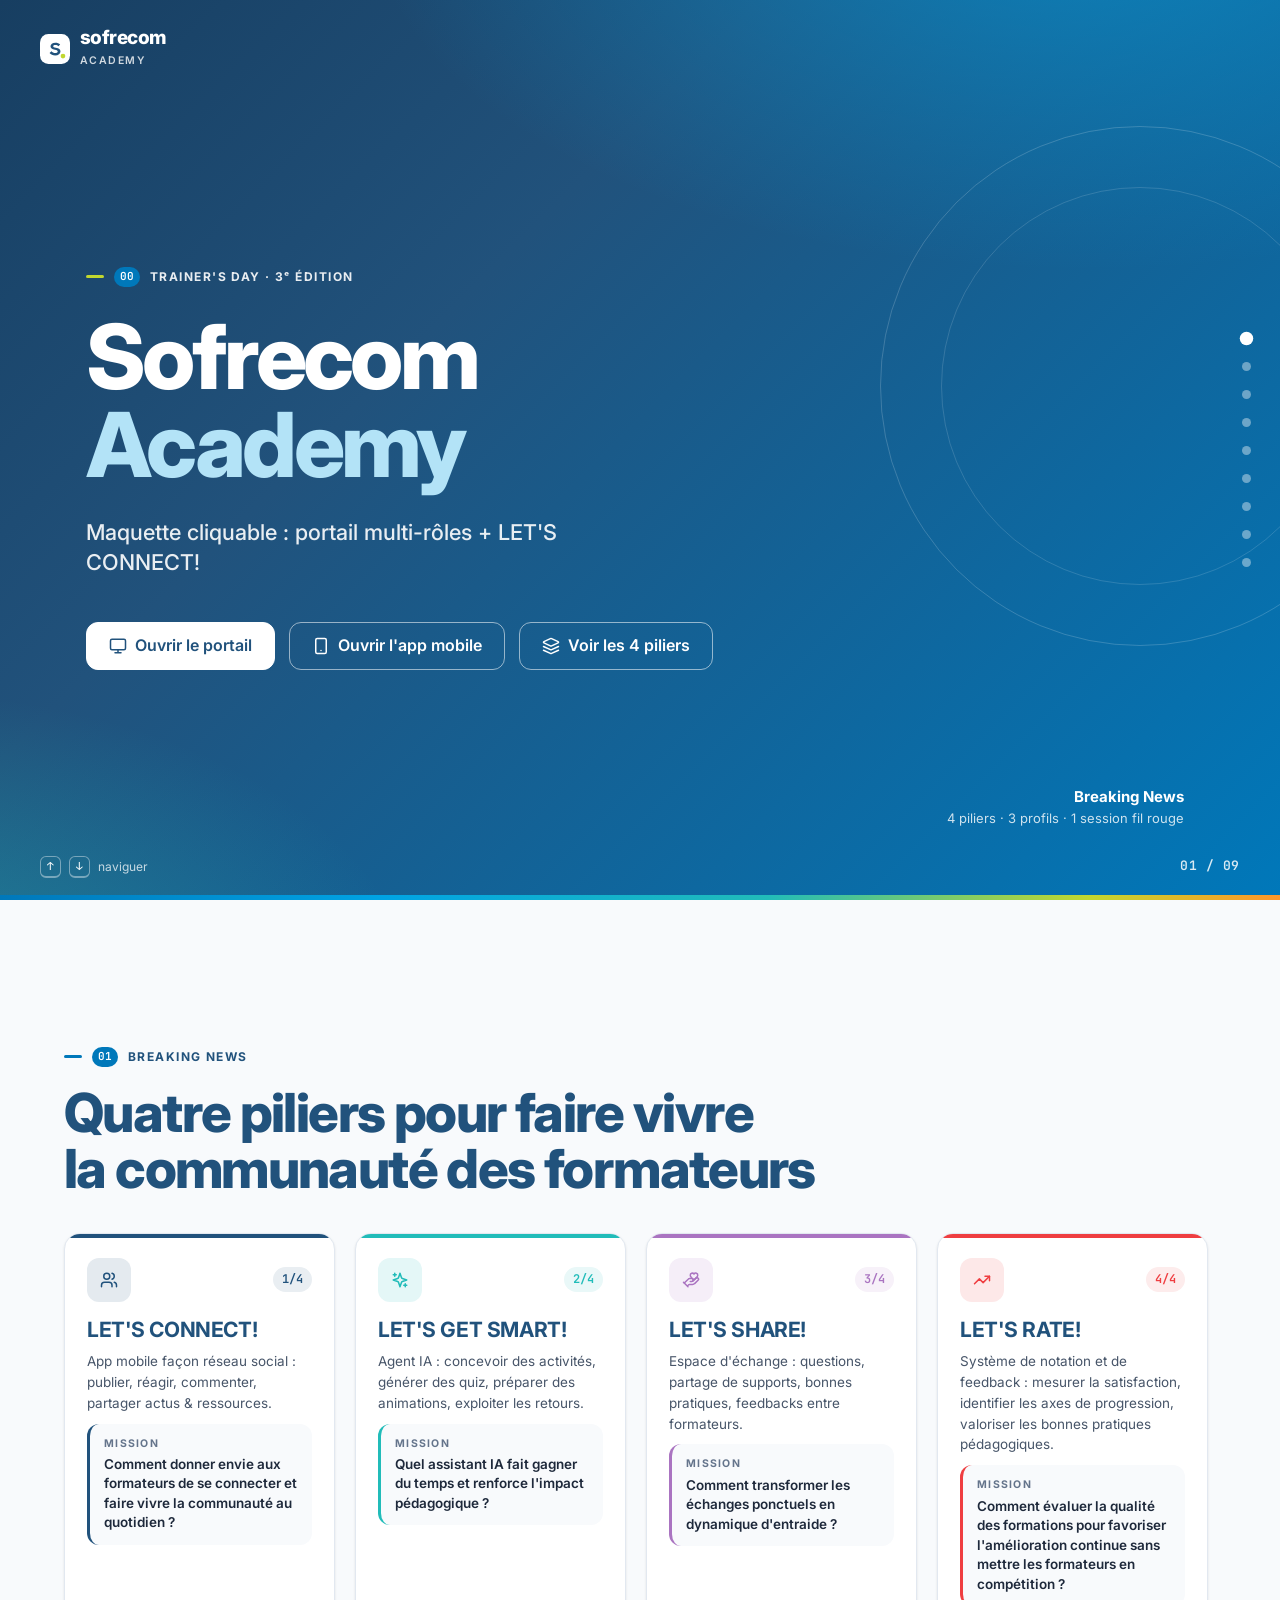
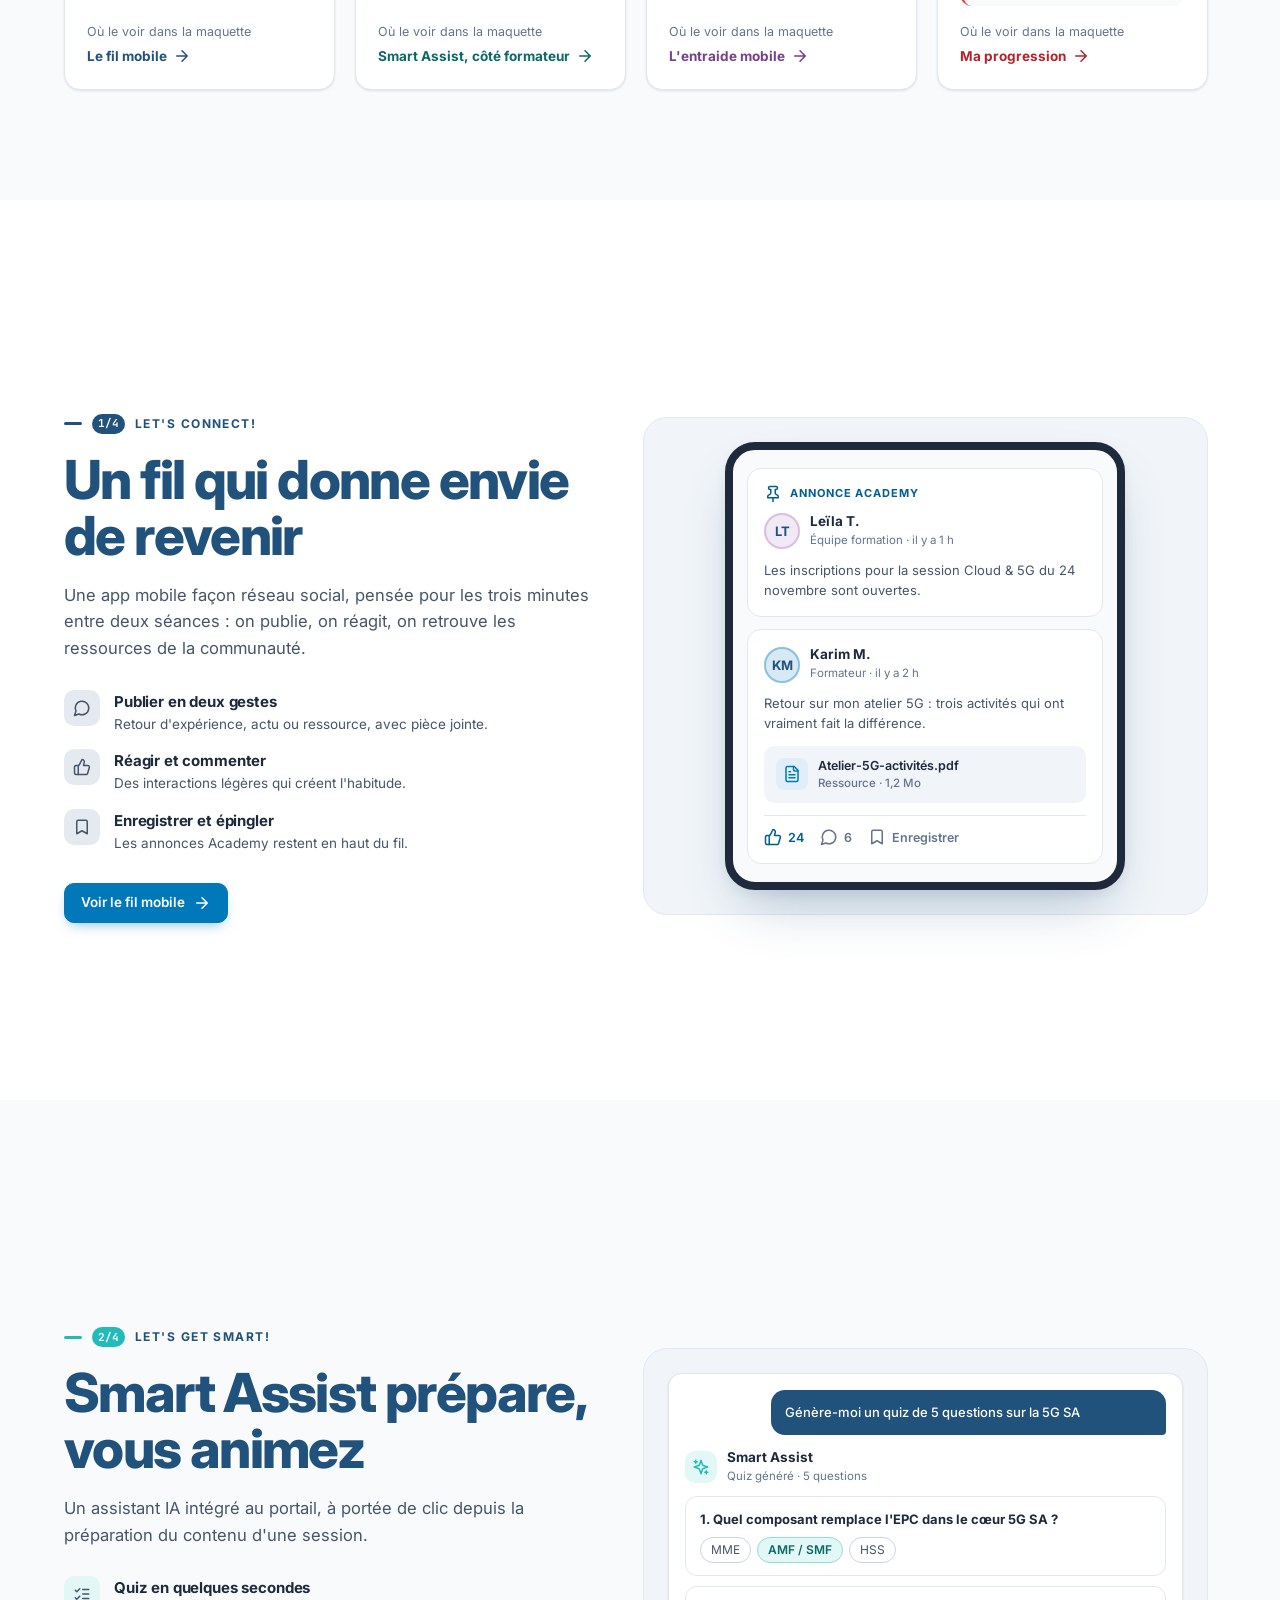
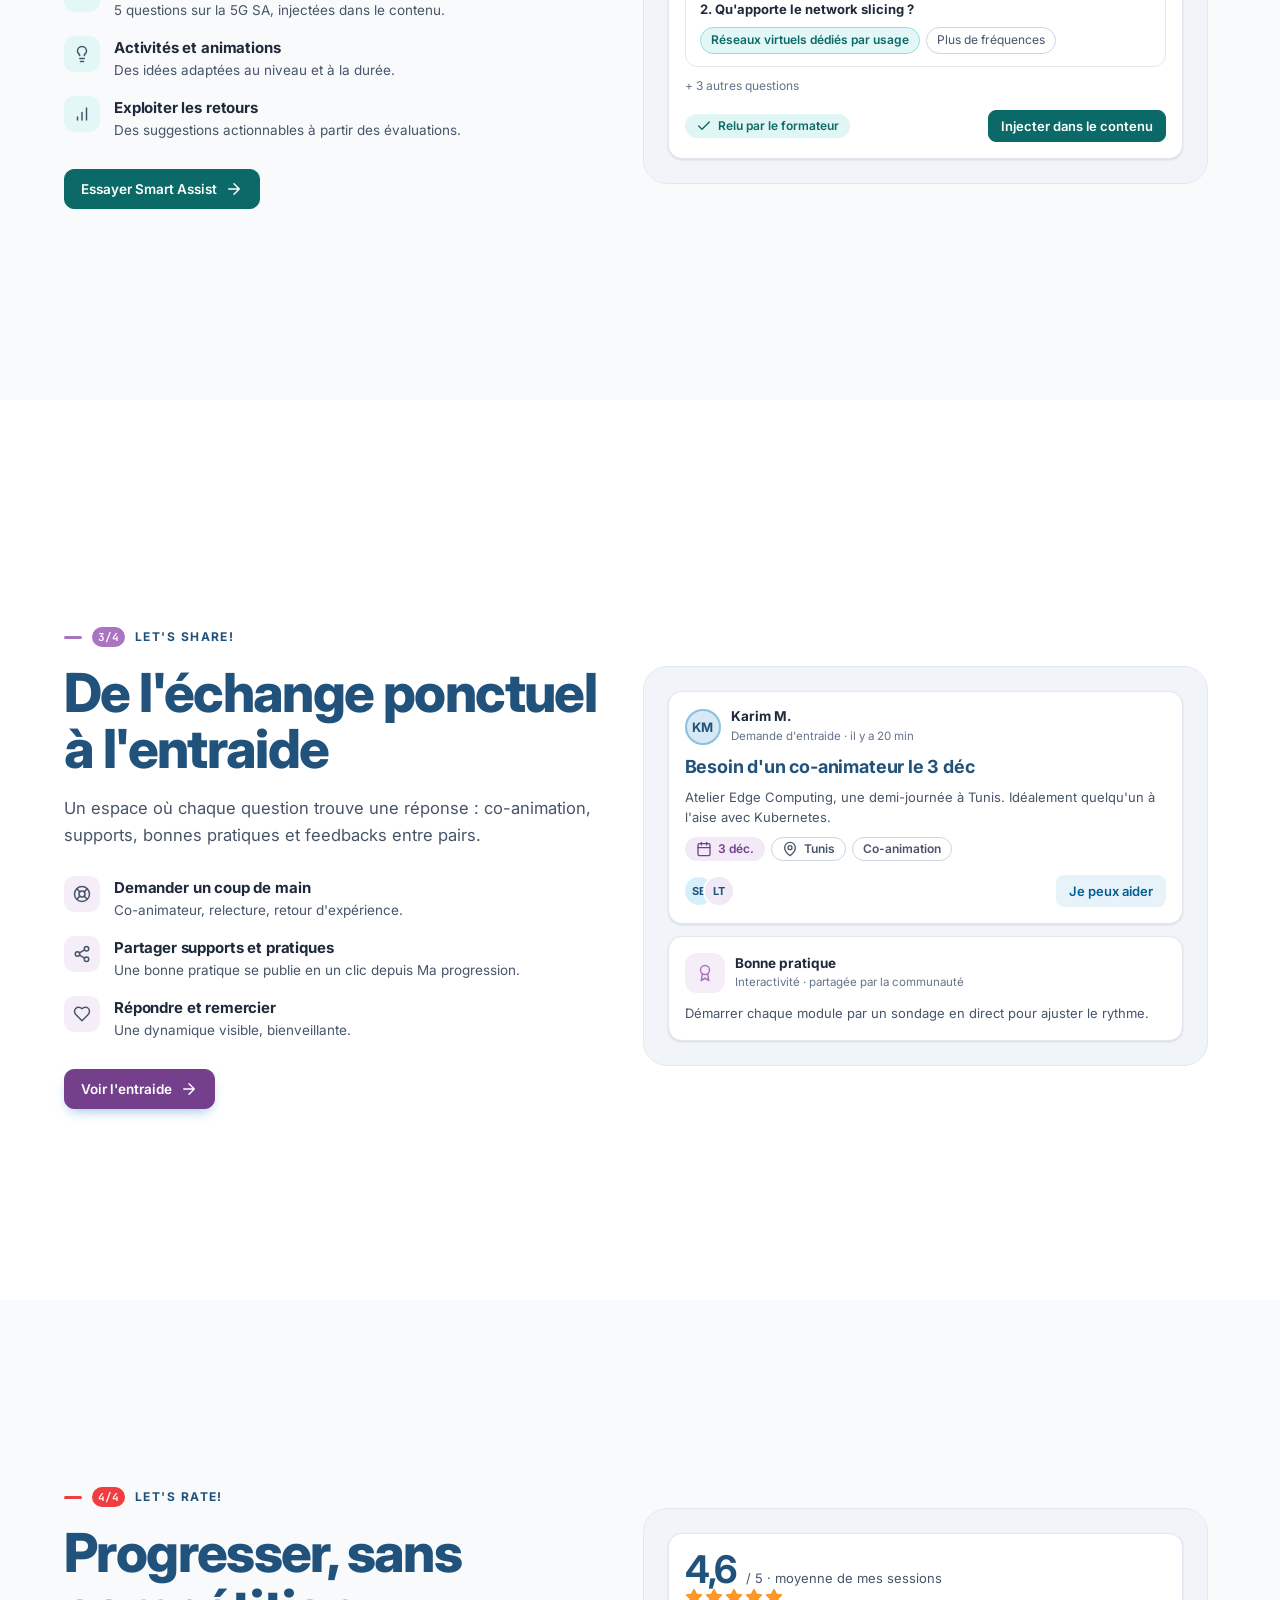
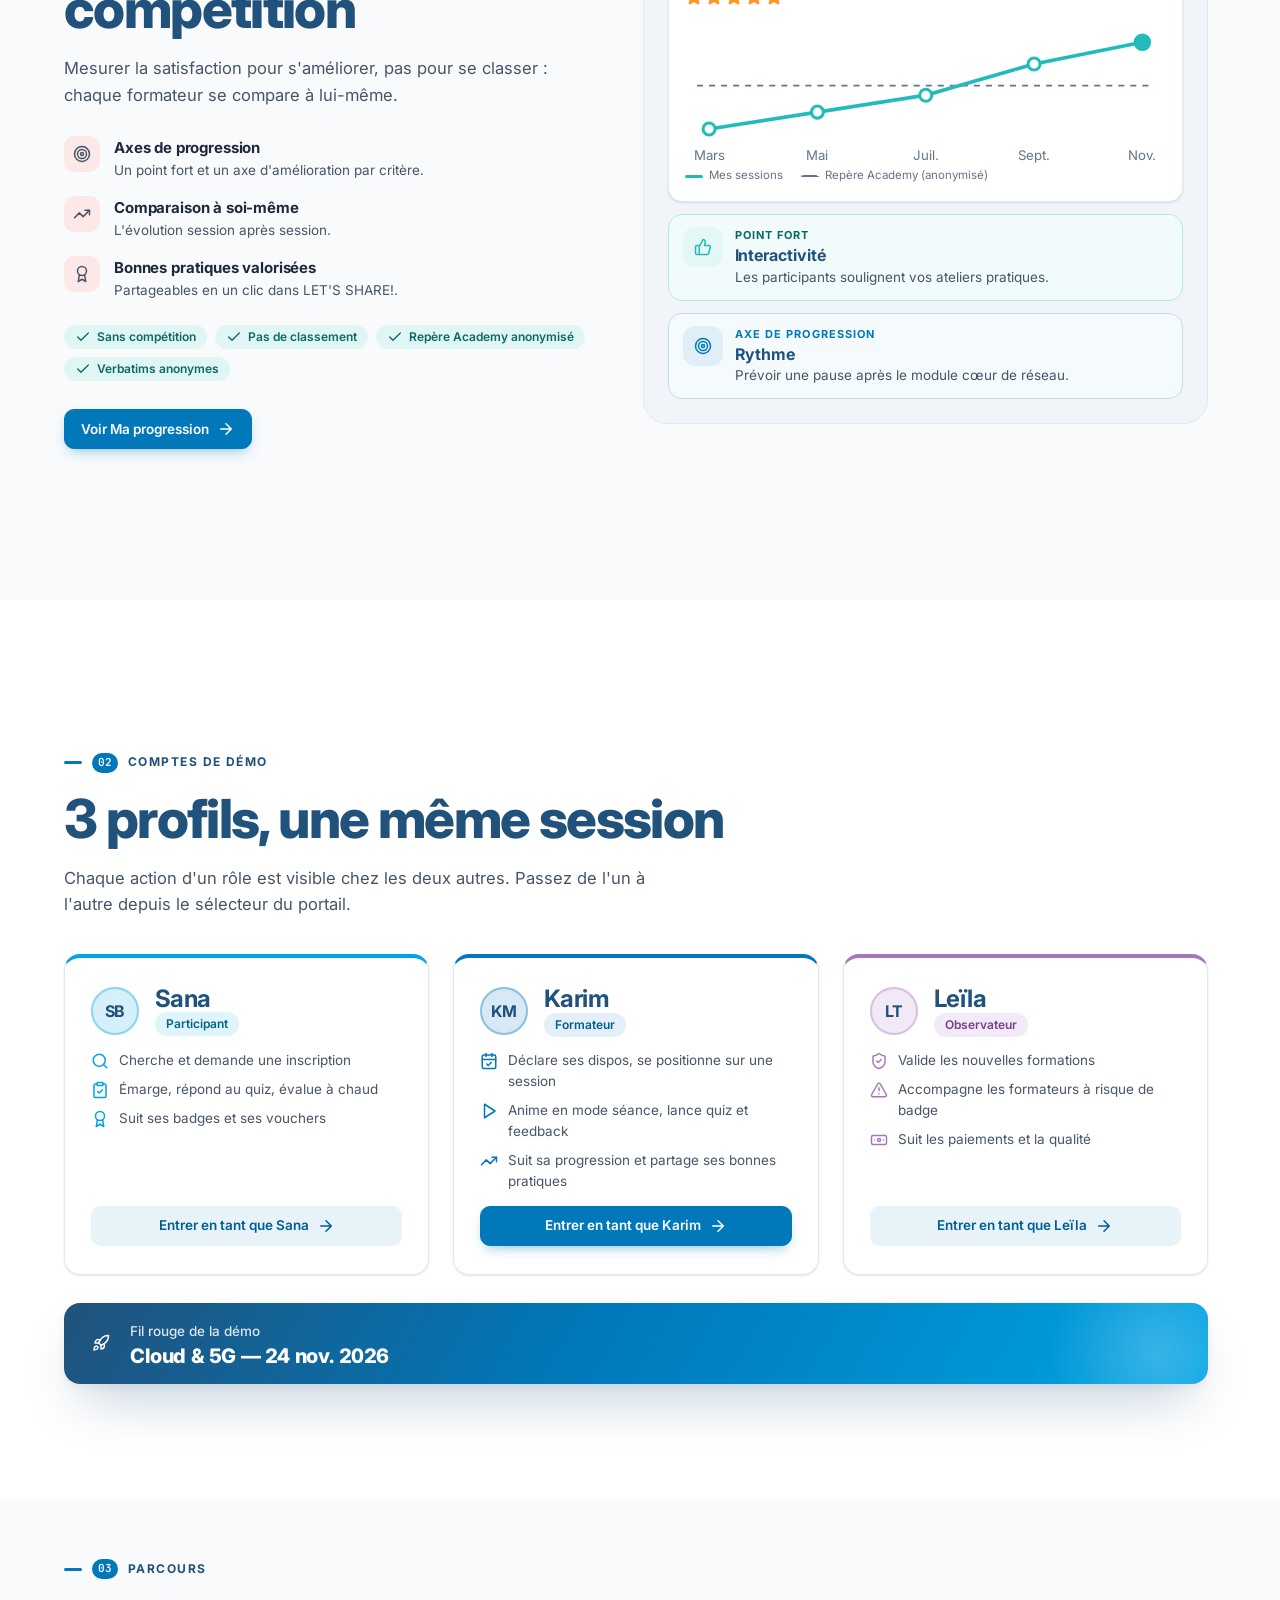
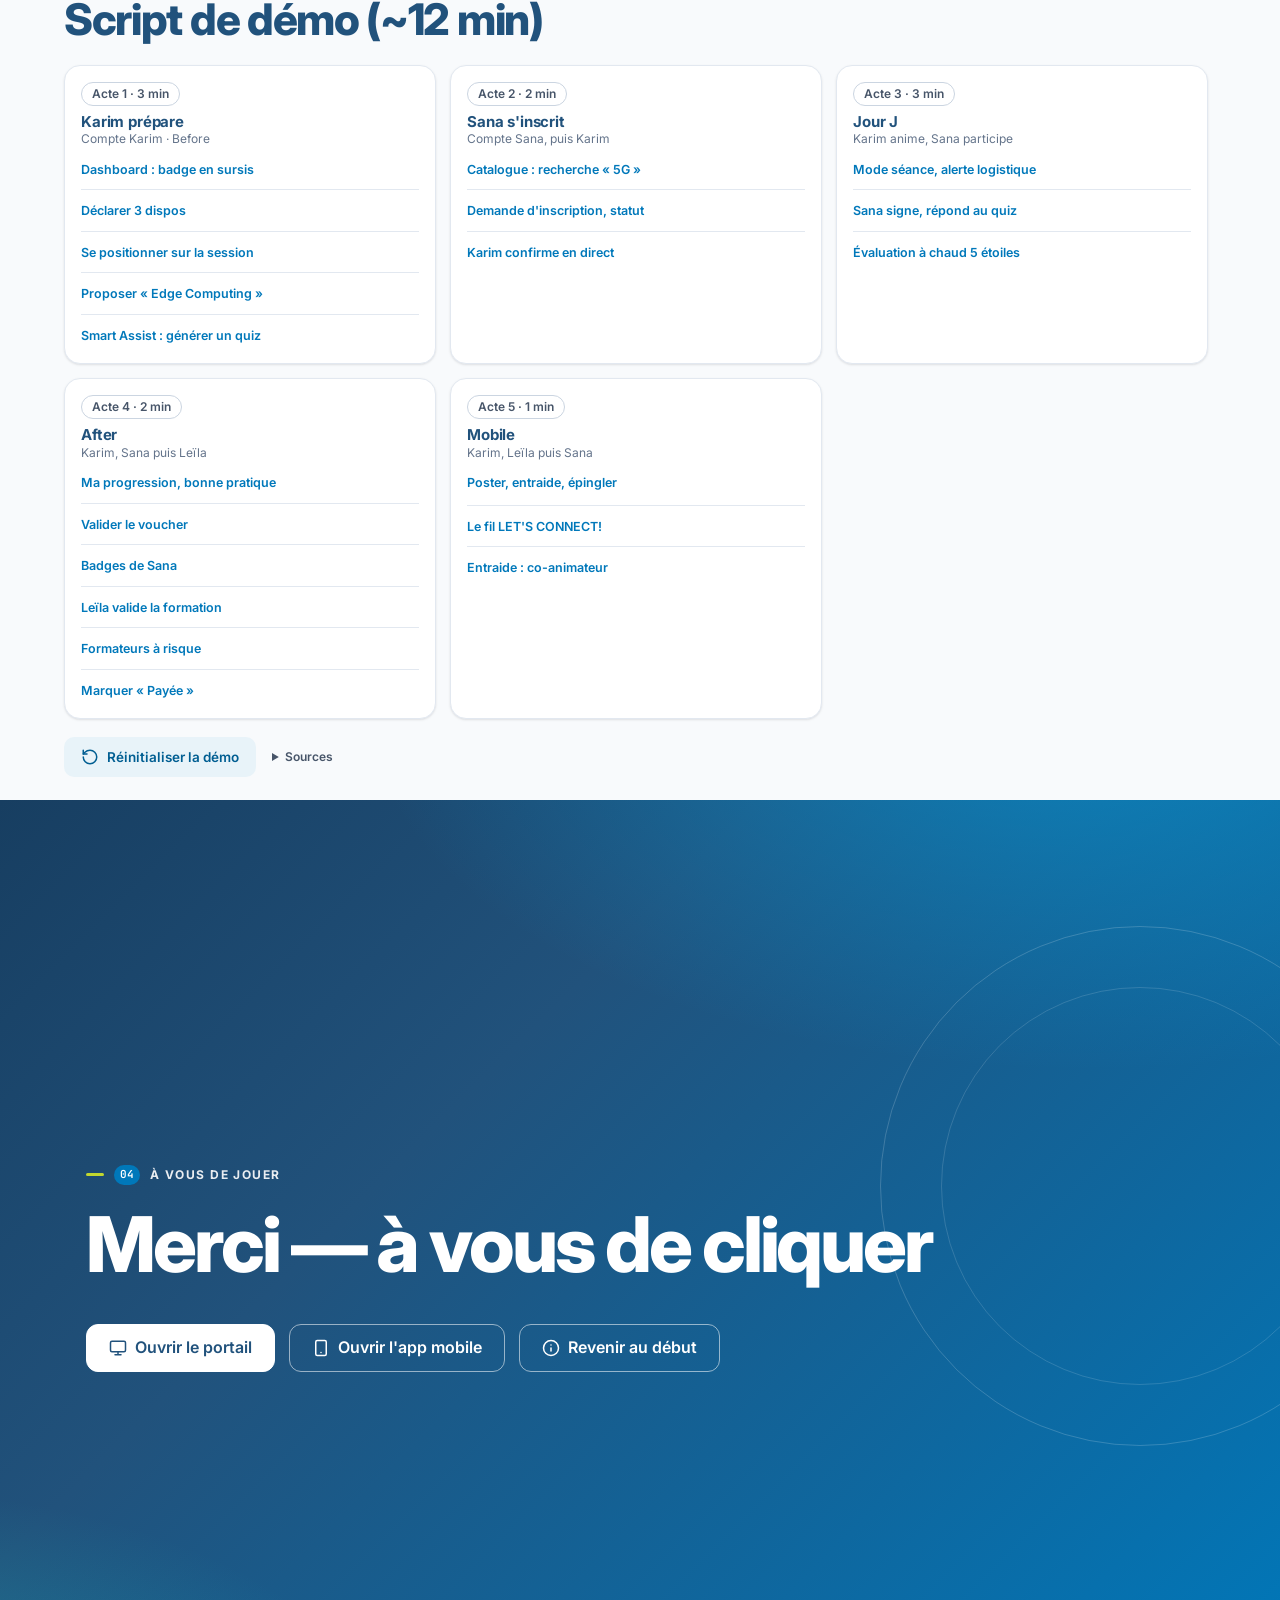
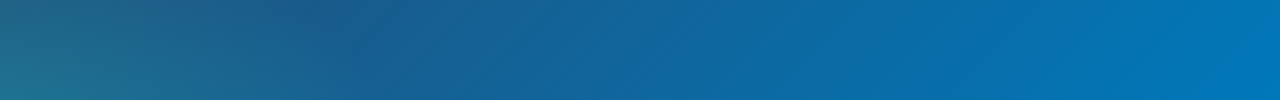
==== sofrecom-academy/index.html @ e4f6b8fd "Sofrecom Academy maquette: WIP hub and catalogue screens Co-Authored-By: Claude Opus 5.5 <noreply@an" ====
<!doctype html>
<html lang="fr">
<head>
  <meta charset="utf-8">
  <meta name="viewport" content="width=device-width, initial-scale=1">
  <title>Sofrecom Academy · Hub de démo</title>
  <meta name="description" content="Hub de la maquette Sofrecom Academy — Trainer's Day 3e édition : les 4 piliers, les 3 profils et le script de démo.">
  <link rel="preconnect" href="https://fonts.googleapis.com">
  <link rel="preconnect" href="https://fonts.gstatic.com" crossorigin>
  <link href="https://fonts.googleapis.com/css2?family=Inter:wght@400;500;600;700;800&family=JetBrains+Mono:wght@500;600&display=swap" rel="stylesheet">
  <link rel="stylesheet" href="css/sofrecom.css">
  <link rel="stylesheet" href="css/maquette.css">
  <style>
/* =====================================================================
   Extensions maquette — hub (présentation plein écran, slides verticales)
   ===================================================================== */
html { scroll-behavior: smooth; }
body { background: var(--bg-0); }

/* --- Chrome fixe --- */
.hub-logo { position: fixed; top: 28px; left: 40px; z-index: 70; }
.hub-count { position: fixed; right: 40px; bottom: 24px; z-index: 70; font-family: var(--mono); font-size: 13px; font-weight: 600; color: var(--ink-dim); letter-spacing: .04em; font-variant-numeric: tabular-nums; }
.hub-count b { color: var(--blue-d); font-weight: 600; }
.hub-dots { position: fixed; right: 22px; top: 50%; transform: translateY(-50%); z-index: 70; display: flex; flex-direction: column; gap: 4px; }
.hub-dots button { width: 24px; height: 24px; border: 0; background: transparent; cursor: pointer; display: grid; place-items: center; padding: 0; }
.hub-dots button::before { content: ""; width: 9px; height: 9px; border-radius: 50%; background: var(--line-2); transition: transform var(--t) var(--ease), background var(--t) var(--ease); }
.hub-dots button:hover::before { background: var(--ink-dim); }
.hub-dots button[aria-current="true"]::before { background: var(--blue); transform: scale(1.5); }
body.on-dark .hub-dots button::before { background: rgba(255,255,255,.4); }
body.on-dark .hub-dots button[aria-current="true"]::before { background: #fff; }
body.on-dark .hub-count, body.on-dark .hub-count b { color: rgba(255,255,255,.85); }
.hub-hint { position: fixed; left: 40px; bottom: 22px; z-index: 70; font-size: 12px; color: var(--ink-dim); display: flex; align-items: center; gap: 8px; }
.hub-hint kbd { font-family: var(--mono); font-size: 11px; border: 1px solid var(--line-2); border-bottom-width: 2px; border-radius: 6px; padding: 1px 6px; background: var(--bg-0); color: var(--ink-soft); }
body.on-dark .hub-hint { color: rgba(255,255,255,.75); }
body.on-dark .hub-hint kbd { background: transparent; border-color: rgba(255,255,255,.4); color: #fff; }

/* --- Slides --- */
.slide { position: relative; min-height: 100vh; min-height: 100dvh; display: flex; flex-direction: column; justify-content: center; padding: 104px 96px 72px 96px; overflow: hidden; }
.slide.alt { background: var(--bg-1); }
.slide.cover { background: var(--grad-cover); color: #fff; }
.slide .wrap { width: 100%; max-width: 1280px; margin: 0 auto; }
.slide .reveal { animation-play-state: paused; }
.slide.in .reveal { animation-play-state: running; }
@media (min-width: 900px) and (min-height: 640px) {
  html { scroll-snap-type: y proximity; }
  .slide { scroll-snap-align: start; scroll-snap-stop: always; height: 100vh; height: 100dvh; min-height: 0; }
}

.slide h2.big { font-size: clamp(32px, 4.2vw, 56px); letter-spacing: -.03em; line-height: 1.04; font-weight: 800; margin-top: 18px; }
.slide .lead { font-size: clamp(15px, 1.3vw, 19px); color: var(--ink-soft); max-width: 60ch; margin-top: 18px; line-height: 1.6; }

/* --- Cover --- */
.cover .wrap { max-width: 1100px; }
.cover .eyebrow { color: rgba(255,255,255,.9); }
.cover .eyebrow::before { background: var(--green); }
.cover h1 { color: #fff; font-size: clamp(44px, 7vw, 104px); line-height: .98; letter-spacing: -.04em; font-weight: 800; margin-top: 26px; }
.cover h1 span { display: block; color: color-mix(in srgb, var(--cyan) 30%, white); }
.cover .sub { margin-top: 28px; font-size: clamp(16px, 1.7vw, 24px); color: rgba(255,255,255,.9); max-width: 36ch; line-height: 1.4; font-weight: 500; }
.cover .cta { display: flex; flex-wrap: wrap; gap: 14px; margin-top: 44px; }
.cover .btn-ghost-w { background: transparent; border: 1.5px solid rgba(255,255,255,.55); color: #fff; }
.cover .btn-ghost-w:hover { background: rgba(255,255,255,.12); text-decoration: none; }
.cover .meta { position: absolute; right: 96px; bottom: 72px; text-align: right; font-size: 13px; color: rgba(255,255,255,.8); }
.cover .meta strong { display: block; font-size: 15px; color: #fff; }
.cover .deco { position: absolute; right: -120px; top: 14%; width: 520px; height: 520px; border-radius: 50%; border: 1px solid rgba(255,255,255,.18); pointer-events: none; }
.cover .deco::after { content: ""; position: absolute; inset: 60px; border-radius: 50%; border: 1px solid rgba(255,255,255,.14); }

/* --- Slide 2 : 4 piliers --- */
.pillars { display: grid; grid-template-columns: repeat(4, minmax(0, 1fr)); gap: 20px; margin-top: 36px; }
.pillars .value-card { display: flex; flex-direction: column; gap: 10px; padding: 24px 22px 22px; }
.pillars .vc-top { display: flex; align-items: center; justify-content: space-between; }
.pillars .vc-top .vc-icon { margin: 0; }
.pillars .frac { font-family: var(--mono); font-size: 12px; font-weight: 600; color: var(--accent); background: color-mix(in srgb, var(--accent) 10%, white); border-radius: var(--r-pill); padding: 3px 9px; }
.pillars h3 { font-size: 21px; letter-spacing: -.02em; margin-top: 6px; }
.pillars .feat { font-size: 13.5px; color: var(--ink-soft); }
.pillars .mission { font-size: 13.5px; font-weight: 600; color: var(--ink); line-height: 1.45; padding: 12px 14px; border-radius: 12px; background: var(--bg-1); border-left: 3px solid var(--accent); }
.pillars .mission small { display: block; font-size: 10.5px; letter-spacing: .12em; text-transform: uppercase; color: var(--ink-dim); margin-bottom: 4px; font-weight: 700; }
.pillars .where { margin-top: auto; padding-top: 6px; font-size: 12.5px; color: var(--ink-dim); }
.pillars .where a { display: inline-flex; align-items: center; gap: 6px; font-weight: 700; margin-top: 4px; color: var(--accent-ink, var(--blue-ink)); font-size: 13.5px; }

/* --- Slides pilier --- */
.split { display: grid; grid-template-columns: minmax(0, 1fr) minmax(0, 1.05fr); gap: 72px; align-items: center; }
.pitch .kicker { font-family: var(--mono); font-size: 12px; font-weight: 600; color: var(--accent); }
.benefits { list-style: none; margin: 28px 0 0; padding: 0; display: grid; gap: 14px; }
.benefits li { display: flex; gap: 14px; align-items: flex-start; }
.benefits .icon-chip { width: 36px; height: 36px; border-radius: 10px; }
.benefits strong { display: block; color: var(--ink); font-size: 15px; letter-spacing: -.01em; }
.benefits span { font-size: 13.5px; color: var(--ink-soft); }
.principles { display: flex; flex-wrap: wrap; gap: 8px; margin-top: 24px; }
.pitch .btn { margin-top: 28px; }
.pitch .mission-q { margin-top: 22px; font-size: 13.5px; color: var(--ink-dim); font-style: italic; max-width: 56ch; }

/* --- Mini-maquettes --- */
.mk { font-size: 13px; color: var(--ink); }
.mk .mk-head { display: flex; align-items: center; gap: 10px; }
.mk .who strong { display: block; font-size: 13.5px; line-height: 1.2; }
.mk .who span { font-size: 11.5px; color: var(--ink-dim); }
.mk-card { background: var(--bg-0); border: 1px solid var(--line); border-radius: 14px; padding: 16px; box-shadow: var(--shadow-1); }
.mk-card + .mk-card { margin-top: 12px; }
.mk p.txt { margin-top: 10px; line-height: 1.55; color: var(--ink-soft); }
.mk .attach { display: flex; align-items: center; gap: 10px; margin-top: 12px; padding: 10px 12px; border-radius: 10px; background: var(--bg-2); font-weight: 600; font-size: 12.5px; }
.mk .attach .icon-chip { width: 32px; height: 32px; border-radius: 8px; }
.mk .attach small { display: block; font-weight: 500; color: var(--ink-dim); font-size: 11.5px; }
.mk .acts { display: flex; gap: 16px; margin-top: 12px; padding-top: 12px; border-top: 1px solid var(--line); color: var(--ink-dim); font-size: 12.5px; font-weight: 600; }
.mk .acts span { display: inline-flex; align-items: center; gap: 6px; }
.mk .acts .on { color: var(--blue-ink); }
.mk .pinned { display: flex; align-items: center; gap: 8px; font-size: 11px; font-weight: 700; letter-spacing: .08em; text-transform: uppercase; color: var(--blue-ink); margin-bottom: 10px; }
.mk-phone { max-width: 400px; margin: 0 auto; border-radius: 30px; border: 8px solid var(--ink); background: var(--bg-1); padding: 18px 14px; box-shadow: var(--shadow-3); }
.mk-phone .mk-card { box-shadow: none; }
.mk-bubble { padding: 12px 14px; border-radius: 14px 14px 4px 14px; background: var(--blue-d); color: #fff; font-weight: 500; margin-left: auto; max-width: 82%; }
.mk-ai { margin-top: 14px; }
.mk-ai .mk-head .icon-chip { width: 32px; height: 32px; border-radius: 10px; --accent: var(--teal); }
.mk-q { margin-top: 10px; padding: 12px 14px; border: 1px solid var(--line); border-radius: 12px; background: var(--bg-0); }
.mk-q b { font-size: 13px; }
.mk-q .opts { display: flex; flex-wrap: wrap; gap: 6px; margin-top: 8px; }
.mk-q .opt { font-size: 12px; padding: 3px 10px; border-radius: var(--r-pill); border: 1px solid var(--line-2); color: var(--ink-soft); }
.mk-q .opt.right { border-color: color-mix(in srgb, var(--teal) 50%, white); background: color-mix(in srgb, var(--teal) 12%, white); color: var(--teal-ink); font-weight: 600; }
.mk-foot { display: flex; justify-content: space-between; align-items: center; gap: 10px; margin-top: 14px; flex-wrap: wrap; }
.mk-help { display: flex; align-items: center; gap: 10px; }
.mk-help .tags { display: flex; gap: 6px; flex-wrap: wrap; margin-top: 10px; }
.mk-rate { display: grid; gap: 12px; }
.mk-rate .score { display: flex; align-items: baseline; gap: 10px; }
.mk-rate .score b { font-size: 38px; letter-spacing: -.035em; color: var(--blue-d); line-height: 1; }
.mk-rate .stars-demo { display: inline-flex; gap: 2px; color: var(--orange); }
.mk-rate .stars-demo svg { fill: currentColor; }
.mk-rate svg.curve { width: 100%; height: auto; overflow: visible; }
.mk-rate .curve .l { fill: none; stroke: var(--teal); stroke-width: 3; stroke-linecap: round; stroke-linejoin: round; }
.mk-rate .curve .r { stroke: var(--ink-dim); stroke-width: 1.5; stroke-dasharray: 5 5; }
.mk-rate .curve .d { fill: #fff; stroke: var(--teal); stroke-width: 2.5; }
.mk-rate .curve .d.last { fill: var(--teal); }
.mk-rate .curve text { font-size: 11px; fill: var(--ink-dim); font-family: var(--font); }
.mk-rate .legend-line { display: flex; gap: 18px; font-size: 11.5px; color: var(--ink-dim); flex-wrap: wrap; }
.mk-rate .legend-line i { display: inline-block; width: 18px; height: 0; border-top: 3px solid var(--teal); vertical-align: middle; margin-right: 6px; border-radius: 2px; }
.mk-rate .legend-line i.dash { border-top: 2px dashed var(--ink-dim); }
.mk-rate .insight { padding: 12px 14px; gap: 12px; }
.mk-rate .insight p { margin-top: 2px; }

/* --- Slide profils --- */
.profiles { display: grid; grid-template-columns: repeat(3, minmax(0, 1fr)); gap: 24px; margin-top: 36px; }
.profile { display: flex; flex-direction: column; gap: 14px; padding: 28px 26px; border-top: 4px solid var(--c); }
.profile .who { display: flex; align-items: center; gap: 16px; }
.profile h3 { font-size: 24px; letter-spacing: -.025em; }
.profile ul { margin: 0; padding: 0; list-style: none; display: grid; gap: 8px; font-size: 13.5px; color: var(--ink-soft); }
.profile li { display: flex; gap: 10px; align-items: flex-start; }
.profile li svg { color: var(--c); flex: none; margin-top: 2px; }
.profile .btn { margin-top: auto; }
.fil { display: flex; align-items: center; gap: 20px; margin-top: 28px; padding: 18px 28px; }
.fil .stat .num { font-size: 20px; letter-spacing: -.02em; background: none; color: #fff; -webkit-text-fill-color: #fff; }

/* --- Slide script --- */
.acts { display: grid; grid-template-columns: repeat(5, minmax(0, 1fr)); gap: 14px; margin-top: 22px; }
.act { padding: 16px 16px 8px; }
.act header { display: flex; align-items: center; gap: 8px; flex-wrap: wrap; }
.act h3 { font-size: 15px; margin-top: 8px; }
.act .acct { font-size: 12px; color: var(--ink-dim); }
.act .toc-row { grid-template-columns: 1fr; gap: 2px; padding: 9px 0; }
.act .toc-row a { font-size: 12.5px; font-weight: 600; line-height: 1.35; }
.act .toc-row span { font-size: 11.5px; color: var(--ink-dim); }
.script-foot { display: flex; align-items: center; gap: 16px; flex-wrap: wrap; margin-top: 18px; }
.script-foot details.src { margin: 0; border: 0; padding: 0; flex: 1 1 320px; }
.script-foot details.src p { margin-top: 8px; line-height: 1.5; }

/* --- Fin --- */
.end h2 { color: #fff; font-size: clamp(40px, 6vw, 88px); letter-spacing: -.04em; font-weight: 800; line-height: 1; margin-top: 22px; }
.end .eyebrow { color: rgba(255,255,255,.9); }
.end .eyebrow::before { background: var(--green); }
.end .cta { display: flex; flex-wrap: wrap; gap: 14px; margin-top: 40px; }

/* --- Responsive : flux normal --- */
@media (max-width: 1280px) and (min-width: 900px) {
  .slide { padding-left: 64px; padding-right: 72px; }
  .acts { grid-template-columns: repeat(3, minmax(0, 1fr)); }
  .split { gap: 40px; }
}
@media (max-width: 1100px) { .pillars { grid-template-columns: repeat(2, minmax(0, 1fr)); } }
@media (max-width: 899px) {
  .hub-dots, .hub-count, .hub-hint { display: none; }
  .hub-logo { position: absolute; top: 20px; left: 20px; }
  .slide { padding: 92px 20px 56px; }
  .cover .meta { position: static; text-align: left; margin-top: 36px; }
  .pillars, .profiles, .acts, .split { grid-template-columns: minmax(0, 1fr); }
  .split { gap: 32px; }
  .mk-phone { border-width: 6px; }
  .cover .deco { display: none; }
  .fil { flex-direction: column; align-items: flex-start; }
}
@media print { .hub-logo, .hub-dots, .hub-count, .hub-hint { display: none; } }
  </style>
</head>
<body class="on-dark">
  <a class="sr-only" href="#main">Aller au contenu</a>
  <header class="hub-logo" id="hubLogo"></header>
  <nav class="hub-dots" id="hubDots" aria-label="Navigation des slides"></nav>
  <div class="hub-count" id="hubCount" aria-live="polite" aria-atomic="true"><b>01</b> / 09</div>
  <div class="hub-hint" aria-hidden="true"><kbd>↑</kbd><kbd>↓</kbd> naviguer</div>
  <div class="sf-bar" aria-hidden="true"></div>

  <main id="main">

    <!-- 1. Cover -->
    <section class="slide cover in" id="s1" data-dark="1" data-title="Accueil" aria-labelledby="t1">
      <div class="deco" aria-hidden="true"></div>
      <div class="wrap">
        <p class="eyebrow reveal"><span class="num">00</span> Trainer's Day · 3ᵉ édition</p>
        <h1 id="t1" class="reveal">Sofrecom<span>Academy</span></h1>
        <p class="sub reveal">Maquette cliquable : portail multi-rôles + LET'S CONNECT!</p>
        <div class="cta reveal">
          <a class="btn btn-white btn-lg" href="portail.html"><i data-icon="monitor"></i> Ouvrir le portail</a>
          <a class="btn btn-ghost-w btn-lg" href="mobile.html"><i data-icon="smartphone"></i> Ouvrir l'app mobile</a>
          <a class="btn btn-ghost-w btn-lg" href="#s2" data-goto="1"><i data-icon="layers"></i> Voir les 4 piliers</a>
        </div>
      </div>
      <p class="meta reveal"><strong>Breaking News</strong>4 piliers · 3 profils · 1 session fil rouge</p>
    </section>

    <!-- 2. Breaking news : 4 piliers -->
    <section class="slide alt" id="s2" data-title="4 piliers" aria-labelledby="t2">
      <div class="wrap">
        <p class="eyebrow reveal"><span class="num">01</span> Breaking News</p>
        <h2 id="t2" class="big reveal">Quatre piliers pour faire vivre<br>la communauté des formateurs</h2>
        <div class="pillars">
          <article class="value-card reveal" style="--accent: var(--blue-d); --accent-ink: var(--blue-d)">
            <div class="vc-top"><span class="vc-icon"><i data-icon="users" data-size="22"></i></span><span class="frac">1/4</span></div>
            <h3>LET'S CONNECT!</h3>
            <p class="feat">App mobile façon réseau social : publier, réagir, commenter, partager actus &amp; ressources.</p>
            <p class="mission"><small>Mission</small>Comment donner envie aux formateurs de se connecter et faire vivre la communauté au quotidien ?</p>
            <p class="where">Où le voir dans la maquette<br><a href="mobile.html#/fil">Le fil mobile <i data-icon="arrow-right"></i></a></p>
          </article>
          <article class="value-card reveal" style="--accent: var(--teal); --accent-ink: var(--teal-ink)">
            <div class="vc-top"><span class="vc-icon"><i data-icon="sparkles" data-size="22"></i></span><span class="frac">2/4</span></div>
            <h3>LET'S GET SMART!</h3>
            <p class="feat">Agent IA : concevoir des activités, générer des quiz, préparer des animations, exploiter les retours.</p>
            <p class="mission"><small>Mission</small>Quel assistant IA fait gagner du temps et renforce l'impact pédagogique ?</p>
            <p class="where">Où le voir dans la maquette<br><a href="portail.html?as=karim#/before/contenu">Smart Assist, côté formateur <i data-icon="arrow-right"></i></a></p>
          </article>
          <article class="value-card reveal" style="--accent: var(--purple); --accent-ink: var(--purple-ink)">
            <div class="vc-top"><span class="vc-icon"><i data-icon="hand-heart" data-size="22"></i></span><span class="frac">3/4</span></div>
            <h3>LET'S SHARE!</h3>
            <p class="feat">Espace d'échange : questions, partage de supports, bonnes pratiques, feedbacks entre formateurs.</p>
            <p class="mission"><small>Mission</small>Comment transformer les échanges ponctuels en dynamique d'entraide ?</p>
            <p class="where">Où le voir dans la maquette<br><a href="mobile.html#/entraide">L'entraide mobile <i data-icon="arrow-right"></i></a></p>
          </article>
          <article class="value-card reveal" style="--accent: var(--red); --accent-ink: var(--red-ink)">
            <div class="vc-top"><span class="vc-icon"><i data-icon="trending-up" data-size="22"></i></span><span class="frac">4/4</span></div>
            <h3>LET'S RATE!</h3>
            <p class="feat">Système de notation et de feedback : mesurer la satisfaction, identifier les axes de progression, valoriser les bonnes pratiques pédagogiques.</p>
            <p class="mission"><small>Mission</small>Comment évaluer la qualité des formations pour favoriser l'amélioration continue sans mettre les formateurs en compétition ?</p>
            <p class="where">Où le voir dans la maquette<br><a href="portail.html?as=karim#/after/progression">Ma progression <i data-icon="arrow-right"></i></a></p>
          </article>
        </div>
      </div>
    </section>

    <!-- 3a. CONNECT -->
    <section class="slide" id="s3" data-title="Let's Connect" style="--accent: var(--blue-d); --phase-accent: var(--blue-d)" aria-labelledby="t3">
      <div class="wrap split">
        <div class="pitch">
          <p class="eyebrow reveal"><span class="num">1/4</span> LET'S CONNECT!</p>
          <h2 id="t3" class="big reveal">Un fil qui donne envie de revenir</h2>
          <p class="lead reveal">Une app mobile façon réseau social, pensée pour les trois minutes entre deux séances : on publie, on réagit, on retrouve les ressources de la communauté.</p>
          <ul class="benefits reveal">
            <li><span class="icon-chip"><i data-icon="message-circle"></i></span><div><strong>Publier en deux gestes</strong><span>Retour d'expérience, actu ou ressource, avec pièce jointe.</span></div></li>
            <li><span class="icon-chip"><i data-icon="thumbs-up"></i></span><div><strong>Réagir et commenter</strong><span>Des interactions légères qui créent l'habitude.</span></div></li>
            <li><span class="icon-chip"><i data-icon="bookmark"></i></span><div><strong>Enregistrer et épingler</strong><span>Les annonces Academy restent en haut du fil.</span></div></li>
          </ul>
          <a class="btn btn-primary reveal" href="mobile.html#/fil">Voir le fil mobile <i data-icon="arrow-right"></i></a>
        </div>
        <div class="mock-wrap reveal" aria-label="Aperçu : fil LET'S CONNECT!">
          <div class="mk mk-phone">
            <div class="mk-card">
              <p class="pinned"><i data-icon="pin" data-size="14"></i> Annonce Academy</p>
              <div class="mk-head"><span data-avatar="leila"></span><div class="who"><strong>Leïla T.</strong><span>Équipe formation · il y a 1 h</span></div></div>
              <p class="txt">Les inscriptions pour la session Cloud &amp; 5G du 24 novembre sont ouvertes.</p>
            </div>
            <div class="mk-card">
              <div class="mk-head"><span data-avatar="karim"></span><div class="who"><strong>Karim M.</strong><span>Formateur · il y a 2 h</span></div></div>
              <p class="txt">Retour sur mon atelier 5G : trois activités qui ont vraiment fait la différence.</p>
              <div class="attach"><span class="icon-chip" style="--accent: var(--blue)"><i data-icon="file-text"></i></span><div>Atelier-5G-activités.pdf<small>Ressource · 1,2 Mo</small></div></div>
              <div class="acts"><span class="on"><i data-icon="thumbs-up"></i> 24</span><span><i data-icon="message-circle"></i> 6</span><span><i data-icon="bookmark"></i> Enregistrer</span></div>
            </div>
          </div>
        </div>
      </div>
    </section>

    <!-- 3b. GET SMART -->
    <section class="slide alt" id="s4" data-title="Let's Get Smart" style="--accent: var(--teal); --phase-accent: var(--teal)" aria-labelledby="t4">
      <div class="wrap split">
        <div class="pitch">
          <p class="eyebrow reveal"><span class="num">2/4</span> LET'S GET SMART!</p>
          <h2 id="t4" class="big reveal">Smart Assist prépare, vous animez</h2>
          <p class="lead reveal">Un assistant IA intégré au portail, à portée de clic depuis la préparation du contenu d'une session.</p>
          <ul class="benefits reveal">
            <li><span class="icon-chip"><i data-icon="list-checks"></i></span><div><strong>Quiz en quelques secondes</strong><span>5 questions sur la 5G SA, injectées dans le contenu.</span></div></li>
            <li><span class="icon-chip"><i data-icon="lightbulb"></i></span><div><strong>Activités et animations</strong><span>Des idées adaptées au niveau et à la durée.</span></div></li>
            <li><span class="icon-chip"><i data-icon="bar-chart"></i></span><div><strong>Exploiter les retours</strong><span>Des suggestions actionnables à partir des évaluations.</span></div></li>
          </ul>
          <a class="btn btn-teal reveal" href="portail.html?as=karim#/before/contenu">Essayer Smart Assist <i data-icon="arrow-right"></i></a>
        </div>
        <div class="mock-wrap reveal" aria-label="Aperçu : panneau Smart Assist">
          <div class="mk">
            <div class="mk-card">
              <div class="mk-bubble">Génère-moi un quiz de 5 questions sur la 5G SA</div>
              <div class="mk-ai">
                <div class="mk-head"><span class="icon-chip"><i data-icon="sparkles"></i></span><div class="who"><strong>Smart Assist</strong><span>Quiz généré · 5 questions</span></div></div>
                <div class="mk-q"><b>1. Quel composant remplace l'EPC dans le cœur 5G SA ?</b><div class="opts"><span class="opt">MME</span><span class="opt right">AMF / SMF</span><span class="opt">HSS</span></div></div>
                <div class="mk-q"><b>2. Qu'apporte le network slicing ?</b><div class="opts"><span class="opt right">Réseaux virtuels dédiés par usage</span><span class="opt">Plus de fréquences</span></div></div>
                <p class="xs dim" style="margin-top:10px">+ 3 autres questions</p>
              </div>
              <div class="mk-foot"><span class="pill teal"><i data-icon="check" data-cls="sm"></i> Relu par le formateur</span><span class="btn btn-teal btn-sm" aria-hidden="true">Injecter dans le contenu</span></div>
            </div>
          </div>
        </div>
      </div>
    </section>

    <!-- 3c. SHARE -->
    <section class="slide" id="s5" data-title="Let's Share" style="--accent: var(--purple); --phase-accent: var(--purple)" aria-labelledby="t5">
      <div class="wrap split">
        <div class="pitch">
          <p class="eyebrow reveal"><span class="num">3/4</span> LET'S SHARE!</p>
          <h2 id="t5" class="big reveal">De l'échange ponctuel à l'entraide</h2>
          <p class="lead reveal">Un espace où chaque question trouve une réponse : co-animation, supports, bonnes pratiques et feedbacks entre pairs.</p>
          <ul class="benefits reveal">
            <li><span class="icon-chip"><i data-icon="life-buoy"></i></span><div><strong>Demander un coup de main</strong><span>Co-animateur, relecture, retour d'expérience.</span></div></li>
            <li><span class="icon-chip"><i data-icon="share"></i></span><div><strong>Partager supports et pratiques</strong><span>Une bonne pratique se publie en un clic depuis Ma progression.</span></div></li>
            <li><span class="icon-chip"><i data-icon="heart"></i></span><div><strong>Répondre et remercier</strong><span>Une dynamique visible, bienveillante.</span></div></li>
          </ul>
          <a class="btn btn-primary reveal" style="--blue: var(--purple-ink)" href="mobile.html#/entraide">Voir l'entraide <i data-icon="arrow-right"></i></a>
        </div>
        <div class="mock-wrap reveal" aria-label="Aperçu : carte d'entraide">
          <div class="mk">
            <div class="mk-card">
              <div class="mk-help"><span data-avatar="karim"></span><div class="who"><strong>Karim M.</strong><span>Demande d'entraide · il y a 20 min</span></div></div>
              <h3 style="margin-top:12px;font-size:18px">Besoin d'un co-animateur le 3 déc</h3>
              <p class="txt">Atelier Edge Computing, une demi-journée à Tunis. Idéalement quelqu'un à l'aise avec Kubernetes.</p>
              <div class="mk-help"><div class="tags"><span class="pill purple"><i data-icon="calendar" data-cls="sm"></i> 3 déc.</span><span class="pill outline"><i data-icon="map-pin" data-cls="sm"></i> Tunis</span><span class="pill outline">Co-animation</span></div></div>
              <div class="mk-foot"><span class="avatar-stack"><span data-avatar="sana" data-size="sm"></span><span data-avatar="leila" data-size="sm"></span></span><span class="btn btn-soft btn-sm" aria-hidden="true">Je peux aider</span></div>
            </div>
            <div class="mk-card">
              <div class="mk-help"><span class="icon-chip" style="--accent: var(--purple)"><i data-icon="award"></i></span><div class="who"><strong>Bonne pratique</strong><span>Interactivité · partagée par la communauté</span></div></div>
              <p class="txt">Démarrer chaque module par un sondage en direct pour ajuster le rythme.</p>
            </div>
          </div>
        </div>
      </div>
    </section>

    <!-- 3d. RATE -->
    <section class="slide alt" id="s6" data-title="Let's Rate" style="--accent: var(--red); --phase-accent: var(--red)" aria-labelledby="t6">
      <div class="wrap split">
        <div class="pitch">
          <p class="eyebrow reveal"><span class="num">4/4</span> LET'S RATE!</p>
          <h2 id="t6" class="big reveal">Progresser, sans compétition</h2>
          <p class="lead reveal">Mesurer la satisfaction pour s'améliorer, pas pour se classer : chaque formateur se compare à lui-même.</p>
          <ul class="benefits reveal">
            <li><span class="icon-chip"><i data-icon="target"></i></span><div><strong>Axes de progression</strong><span>Un point fort et un axe d'amélioration par critère.</span></div></li>
            <li><span class="icon-chip"><i data-icon="trending-up"></i></span><div><strong>Comparaison à soi-même</strong><span>L'évolution session après session.</span></div></li>
            <li><span class="icon-chip"><i data-icon="award"></i></span><div><strong>Bonnes pratiques valorisées</strong><span>Partageables en un clic dans LET'S SHARE!.</span></div></li>
          </ul>
          <div class="principles reveal">
            <span class="pill teal"><i data-icon="check" data-cls="sm"></i> Sans compétition</span>
            <span class="pill teal"><i data-icon="check" data-cls="sm"></i> Pas de classement</span>
            <span class="pill teal"><i data-icon="check" data-cls="sm"></i> Repère Academy anonymisé</span>
            <span class="pill teal"><i data-icon="check" data-cls="sm"></i> Verbatims anonymes</span>
          </div>
          <a class="btn btn-primary reveal" href="portail.html?as=karim#/after/progression">Voir Ma progression <i data-icon="arrow-right"></i></a>
        </div>
        <div class="mock-wrap reveal" aria-label="Aperçu : progression d'un formateur">
          <div class="mk mk-rate">
            <div class="mk-card">
              <div class="score"><b>4,6</b><span class="muted">/ 5 · moyenne de mes sessions</span></div>
              <div class="stars-demo" role="img" aria-label="4,6 étoiles sur 5" id="demoStars"></div>
              <svg class="curve" viewBox="0 0 400 130" role="img" aria-label="Courbe de progression : de 4,1 à 4,6 sur cinq sessions, au-dessus du repère Academy">
                <line class="r" x1="10" y1="62" x2="390" y2="62"></line>
                <polyline class="l" points="20,98 110,84 200,70 290,44 380,26"></polyline>
                <circle class="d" cx="20" cy="98" r="5"></circle><circle class="d" cx="110" cy="84" r="5"></circle><circle class="d" cx="200" cy="70" r="5"></circle><circle class="d" cx="290" cy="44" r="5"></circle><circle class="d last" cx="380" cy="26" r="6"></circle>
                <text x="20" y="124" text-anchor="middle">Mars</text><text x="110" y="124" text-anchor="middle">Mai</text><text x="200" y="124" text-anchor="middle">Juil.</text><text x="290" y="124" text-anchor="middle">Sept.</text><text x="380" y="124" text-anchor="middle">Nov.</text>
              </svg>
              <div class="legend-line"><span><i></i>Mes sessions</span><span><i class="dash"></i>Repère Academy (anonymisé)</span></div>
            </div>
            <div class="insight strength"><span class="icon-chip" style="--accent: var(--teal)"><i data-icon="thumbs-up"></i></span><div><div class="kicker">Point fort</div><h4>Interactivité</h4><p>Les participants soulignent vos ateliers pratiques.</p></div></div>
            <div class="insight progress-axis"><span class="icon-chip"><i data-icon="target"></i></span><div><div class="kicker">Axe de progression</div><h4>Rythme</h4><p>Prévoir une pause après le module cœur de réseau.</p></div></div>
          </div>
        </div>
      </div>
    </section>

    <!-- 4. Profils -->
    <section class="slide" id="s7" data-title="3 profils" aria-labelledby="t7">
      <div class="wrap">
        <p class="eyebrow reveal"><span class="num">02</span> Comptes de démo</p>
        <h2 id="t7" class="big reveal">3 profils, une même session</h2>
        <p class="lead reveal">Chaque action d'un rôle est visible chez les deux autres. Passez de l'un à l'autre depuis le sélecteur du portail.</p>
        <div class="profiles">
          <article class="card profile reveal" style="--c: var(--cyan)">
            <div class="who"><span data-avatar="sana" data-size="lg"></span><div><h3>Sana</h3><span class="pill cyan">Participant</span></div></div>
            <ul><li><i data-icon="search"></i>Cherche et demande une inscription</li><li><i data-icon="clipboard-check"></i>Émarge, répond au quiz, évalue à chaud</li><li><i data-icon="award"></i>Suit ses badges et ses vouchers</li></ul>
            <a class="btn btn-soft" href="portail.html?as=sana">Entrer en tant que Sana <i data-icon="arrow-right"></i></a>
          </article>
          <article class="card profile reveal" style="--c: var(--blue)">
            <div class="who"><span data-avatar="karim" data-size="lg"></span><div><h3>Karim</h3><span class="pill blue">Formateur</span></div></div>
            <ul><li><i data-icon="calendar-check"></i>Déclare ses dispos, se positionne sur une session</li><li><i data-icon="play"></i>Anime en mode séance, lance quiz et feedback</li><li><i data-icon="trending-up"></i>Suit sa progression et partage ses bonnes pratiques</li></ul>
            <a class="btn btn-primary" href="portail.html?as=karim">Entrer en tant que Karim <i data-icon="arrow-right"></i></a>
          </article>
          <article class="card profile reveal" style="--c: var(--purple)">
            <div class="who"><span data-avatar="leila" data-size="lg"></span><div><h3>Leïla</h3><span class="pill purple">Observateur</span></div></div>
            <ul><li><i data-icon="shield-check"></i>Valide les nouvelles formations</li><li><i data-icon="alert-triangle"></i>Accompagne les formateurs à risque de badge</li><li><i data-icon="banknote"></i>Suit les paiements et la qualité</li></ul>
            <a class="btn btn-soft" href="portail.html?as=leila">Entrer en tant que Leïla <i data-icon="arrow-right"></i></a>
          </article>
        </div>
        <div class="live fil reveal">
          <i data-icon="rocket" data-size="28"></i>
          <div class="stat"><span class="label" style="color:rgba(255,255,255,.85)">Fil rouge de la démo</span><span class="num">Cloud &amp; 5G — 24 nov. 2026</span></div>
        </div>
      </div>
    </section>

    <!-- 5. Script -->
    <section class="slide alt" id="s8" data-title="Script de démo" aria-labelledby="t8">
      <div class="wrap">
        <p class="eyebrow reveal"><span class="num">03</span> Parcours</p>
        <h2 id="t8" class="big reveal" style="font-size: clamp(28px, 3.4vw, 46px)">Script de démo (~12 min)</h2>
        <div class="acts">
          <article class="card act reveal">
            <header><span class="pill outline">Acte 1 · 3 min</span></header>
            <h3>Karim prépare</h3><p class="acct">Compte Karim · Before</p>
            <div class="toc-row"><div><a href="portail.html?as=karim#/f/dashboard">Dashboard : badge en sursis</a></div></div>
            <div class="toc-row"><div><a href="portail.html?as=karim#/before/dispos">Déclarer 3 dispos</a></div></div>
            <div class="toc-row"><div><a href="portail.html?as=karim#/before/sessions-ouvertes">Se positionner sur la session</a></div></div>
            <div class="toc-row"><div><a href="portail.html?as=karim#/before/proposer">Proposer « Edge Computing »</a></div></div>
            <div class="toc-row"><div><a href="portail.html?as=karim#/before/contenu">Smart Assist : générer un quiz</a></div></div>
          </article>
          <article class="card act reveal">
            <header><span class="pill outline">Acte 2 · 2 min</span></header>
            <h3>Sana s'inscrit</h3><p class="acct">Compte Sana, puis Karim</p>
            <div class="toc-row"><div><a href="portail.html?as=sana#/catalogue?q=5G">Catalogue : recherche « 5G »</a></div></div>
            <div class="toc-row"><div><a href="portail.html?as=sana#/p/accueil">Demande d'inscription, statut</a></div></div>
            <div class="toc-row"><div><a href="portail.html?as=karim#/before/session/s-cloud5g-1124">Karim confirme en direct</a></div></div>
          </article>
          <article class="card act reveal">
            <header><span class="pill outline">Acte 3 · 3 min</span></header>
            <h3>Jour J</h3><p class="acct">Karim anime, Sana participe</p>
            <div class="toc-row"><div><a href="portail.html?as=karim#/during/seance">Mode séance, alerte logistique</a></div></div>
            <div class="toc-row"><div><a href="portail.html?as=sana#/p/session">Sana signe, répond au quiz</a></div></div>
            <div class="toc-row"><div><a href="portail.html?as=sana#/p/evaluation">Évaluation à chaud 5 étoiles</a></div></div>
          </article>
          <article class="card act reveal">
            <header><span class="pill outline">Acte 4 · 2 min</span></header>
            <h3>After</h3><p class="acct">Karim, Sana puis Leïla</p>
            <div class="toc-row"><div><a href="portail.html?as=karim#/after/progression">Ma progression, bonne pratique</a></div></div>
            <div class="toc-row"><div><a href="portail.html?as=karim#/after/vouchers">Valider le voucher</a></div></div>
            <div class="toc-row"><div><a href="portail.html?as=sana#/p/badges">Badges de Sana</a></div></div>
            <div class="toc-row"><div><a href="portail.html?as=leila#/o/validation">Leïla valide la formation</a></div></div>
            <div class="toc-row"><div><a href="portail.html?as=leila#/o/risques">Formateurs à risque</a></div></div>
            <div class="toc-row"><div><a href="portail.html?as=leila#/o/paiements">Marquer « Payée »</a></div></div>
          </article>
          <article class="card act reveal">
            <header><span class="pill outline">Acte 5 · 1 min</span></header>
            <h3>Mobile</h3><p class="acct">Karim, Leïla puis Sana</p>
            <div class="toc-row"><div><a href="mobile.html">Poster, entraide, épingler</a></div><span></span></div>
            <div class="toc-row"><div><a href="mobile.html#/fil">Le fil LET'S CONNECT!</a></div></div>
            <div class="toc-row"><div><a href="mobile.html#/entraide">Entraide : co-animateur</a></div></div>
          </article>
        </div>
        <div class="script-foot reveal">
          <button class="btn btn-soft" id="resetDemo" type="button"><i data-icon="rotate-ccw"></i> Réinitialiser la démo</button>
          <details class="src"><summary>Sources</summary><p>PRD Sofrecom Academy (rôles et fonctions) · Slides « Breaking News » de la Trainer's Day, 3ᵉ édition · Règles UI/UX Pro Max (design system Sofrecom). Données fictives.</p></details>
        </div>
      </div>
    </section>

    <!-- 6. Fin -->
    <section class="slide cover end" id="s9" data-dark="1" data-title="Merci" aria-labelledby="t9">
      <div class="deco" aria-hidden="true"></div>
      <div class="wrap">
        <p class="eyebrow reveal"><span class="num">04</span> À vous de jouer</p>
        <h2 id="t9" class="reveal">Merci — à vous de cliquer</h2>
        <div class="cta reveal">
          <a class="btn btn-white btn-lg" href="portail.html"><i data-icon="monitor"></i> Ouvrir le portail</a>
          <a class="btn btn-ghost-w btn-lg" href="mobile.html"><i data-icon="smartphone"></i> Ouvrir l'app mobile</a>
          <a class="btn btn-ghost-w btn-lg" href="#s1" data-goto="0"><i data-icon="arrow-up"></i> Revenir au début</a>
        </div>
      </div>
    </section>
  </main>

  <script src="js/data.js"></script>
  <script src="js/store.js"></script>
  <script src="js/ui.js"></script>
  <script>
  (function () {
    var ui = window.ui;
    // Icônes et avatars
    document.querySelectorAll('i[data-icon]').forEach(function (el) {
      var o = {}; if (el.dataset.cls) o.cls = el.dataset.cls;
      var tmp = document.createElement('span'); tmp.innerHTML = ui.icon(el.dataset.icon, o);
      var svg = tmp.firstElementChild;
      if (svg && el.dataset.size) { svg.setAttribute('width', el.dataset.size); svg.setAttribute('height', el.dataset.size); }
      el.replaceWith(svg);
    });
    document.querySelectorAll('[data-avatar]').forEach(function (el) {
      var tmp = document.createElement('span'); tmp.innerHTML = ui.avatar(el.dataset.avatar, { size: el.dataset.size || '', title: false });
      el.replaceWith(tmp.firstElementChild);
    });
    document.getElementById('hubLogo').innerHTML = ui.logo({ dark: true, href: 'index.html' });
    var stars = document.getElementById('demoStars');
    if (stars) stars.innerHTML = [1, 2, 3, 4, 5].map(function () { return ui.icon('star'); }).join('');

    var slides = Array.prototype.slice.call(document.querySelectorAll('.slide'));
    var total = slides.length, cur = 0;
    var pad = function (n) { return (n < 10 ? '0' : '') + n; };
    var dots = document.getElementById('hubDots'), count = document.getElementById('hubCount'), logoEl = document.getElementById('hubLogo');
    slides.forEach(function (s, i) {
      s.querySelectorAll('.reveal').forEach(function (r, k) { r.style.setProperty('--i', Math.min(k, 8)); });
      var b = document.createElement('button'); b.type = 'button';
      b.setAttribute('aria-label', 'Slide ' + (i + 1) + ' : ' + s.dataset.title);
      b.addEventListener('click', function () { goTo(i); });
      dots.appendChild(b);
    });
    var reduce = window.matchMedia('(prefers-reduced-motion: reduce)').matches;
    function goTo(i) { i = Math.max(0, Math.min(total - 1, i)); slides[i].scrollIntoView({ behavior: reduce ? 'auto' : 'smooth', block: 'start' }); }
    function setCur(i) {
      cur = i;
      count.innerHTML = '<b>' + pad(i + 1) + '</b> / ' + pad(total);
      Array.prototype.forEach.call(dots.children, function (b, k) { if (k === i) b.setAttribute('aria-current', 'true'); else b.removeAttribute('aria-current'); });
      var dark = !!slides[i].dataset.dark;
      document.body.classList.toggle('on-dark', dark);
      var l = logoEl.querySelector('.sf-logo'); if (l) l.classList.toggle('on-dark', dark);
    }
    var io = new IntersectionObserver(function (entries) {
      entries.forEach(function (e) { if (e.isIntersecting) { e.target.classList.add('in'); } });
    }, { threshold: 0.25 });
    var io2 = new IntersectionObserver(function (entries) {
      entries.forEach(function (e) { if (e.isIntersecting) setCur(slides.indexOf(e.target)); });
    }, { threshold: 0.55 });
    slides.forEach(function (s) { io.observe(s); io2.observe(s); });
    setCur(0);

    document.querySelectorAll('[data-goto]').forEach(function (a) {
      a.addEventListener('click', function (ev) { ev.preventDefault(); goTo(+a.dataset.goto === 0 ? 0 : cur + 1); });
    });
    var wide = window.matchMedia('(min-width: 900px)');
    document.addEventListener('keydown', function (e) {
      if (!wide.matches || e.altKey || e.ctrlKey || e.metaKey) return;
      var t = e.target; if (t && /^(INPUT|TEXTAREA|SELECT)$/.test(t.tagName)) return;
      if (e.key === 'ArrowDown' || e.key === 'PageDown') { e.preventDefault(); goTo(cur + 1); }
      else if (e.key === 'ArrowUp' || e.key === 'PageUp') { e.preventDefault(); goTo(cur - 1); }
    });

    document.getElementById('resetDemo').addEventListener('click', function () {
      window.Store.reset(); // MOCK : remet les données simulées à zéro
      ui.toast('Démo réinitialisée : toutes les données sont revenues à zéro.', 'ok');
    });
  })();
  </script>
</body>
</html>
---- sofrecom-academy/css/sofrecom.css ----
/* =====================================================================
   DESIGN SYSTEM SOFRECOM — bloc de référence (ne pas modifier)
   ---------------------------------------------------------------------
   Reconstitué à partir des tokens du plan §3.2 / §3.5 (le skill
   `sofrecom-presentation` n'étant pas disponible dans l'environnement
   de réalisation). Toute extension se fait dans css/maquette.css.
   ===================================================================== */

:root {
  /* Palette corporate */
  --blue:     #0078BA;
  --blue-d:   #21527C;
  --cyan:     #00A3E4;
  --teal:     #21BCB9;
  --orange:   #FF9628;
  --green:    #C1D72F;
  --green-ok: #00A94F;
  --red:      #EF3E41;
  --purple:   #AA74C1;

  /* Encres lisibles (texte sur fond teinté, contraste ≥ 4.5:1) */
  --blue-ink:   #005E92;
  --cyan-ink:   #00648C;
  --teal-ink:   #0B6967;
  --orange-ink: #8A4700;
  --green-ink:  #4F5A00;
  --ok-ink:     #00703A;
  --red-ink:    #B3242A;
  --purple-ink: #74408C;

  /* Fonds & texte */
  --bg-0: #FFFFFF;
  --bg-1: #F8FAFC;
  --bg-2: #F1F5F9;
  --line: #E2E8F0;
  --line-2: #CBD5E1;
  --ink: #1E293B;
  --ink-soft: #475569;
  --ink-dim: #64748B;

  /* Dégradés signature */
  --grad-bar: linear-gradient(90deg, var(--blue) 0%, var(--cyan) 30%, var(--teal) 60%, var(--green) 85%, var(--orange) 100%);
  --grad-text: linear-gradient(92deg, var(--blue) 0%, var(--cyan) 45%, var(--teal) 100%);
  --grad-live: linear-gradient(120deg, var(--blue-d) 0%, var(--blue) 45%, var(--cyan) 100%);
  --grad-cover: radial-gradient(1200px 600px at 85% -10%, rgba(0,163,228,.55), transparent 60%),
                radial-gradient(900px 500px at -10% 110%, rgba(33,188,185,.45), transparent 60%),
                linear-gradient(135deg, #173E61 0%, var(--blue-d) 35%, var(--blue) 100%);

  /* Rayons, ombres, rythme 8 dp */
  --r-xs: 6px; --r-sm: 10px; --r: 16px; --r-lg: 24px; --r-pill: 999px;
  --shadow-1: 0 1px 2px rgba(15,23,42,.05), 0 1px 3px rgba(15,23,42,.07);
  --shadow-2: 0 10px 28px -12px rgba(15,23,42,.18), 0 2px 6px rgba(15,23,42,.05);
  --shadow-3: 0 28px 56px -18px rgba(33,82,124,.32), 0 4px 12px rgba(15,23,42,.06);
  --s-1: 8px; --s-2: 16px; --s-3: 24px; --s-4: 32px; --s-5: 40px; --s-6: 48px;

  /* Typo */
  --font: "Inter", system-ui, -apple-system, "Segoe UI", Roboto, sans-serif;
  --mono: "JetBrains Mono", ui-monospace, SFMono-Regular, Menlo, monospace;
  --fs-xs: 12px; --fs-sm: 13.5px; --fs-base: 14.5px; --fs-md: 16px; --fs-lg: 18px;
  --fs-xl: 24px; --fs-2xl: 32px; --fs-3xl: 42px;

  /* Motion */
  --ease: cubic-bezier(.2,.7,.2,1);
  --t-fast: 150ms; --t: 250ms; --t-slow: 300ms;

  /* Accent contextuel (surchargé par écran / phase) */
  --accent: var(--blue);
  --phase-accent: var(--blue);
}

/* ---------- Reset & base ---------- */
*, *::before, *::after { box-sizing: border-box; }
html { -webkit-text-size-adjust: 100%; }
body {
  margin: 0; font-family: var(--font); font-size: var(--fs-base); line-height: 1.55;
  color: var(--ink); background: var(--bg-1);
  -webkit-font-smoothing: antialiased; text-rendering: optimizeLegibility;
}
h1, h2, h3, h4 { margin: 0; color: var(--blue-d); line-height: 1.1; letter-spacing: -.02em; font-weight: 700; }
h1 { font-size: var(--fs-2xl); }
h2 { font-size: var(--fs-xl); }
h3 { font-size: var(--fs-lg); letter-spacing: -.01em; }
h4 { font-size: var(--fs-md); letter-spacing: -.005em; }
p { margin: 0; }
a { color: var(--blue); text-decoration: none; }
a:hover { text-decoration: underline; text-underline-offset: 3px; }
img, svg { display: block; max-width: 100%; }
button, input, select, textarea { font: inherit; color: inherit; }
code, .mono { font-family: var(--mono); font-size: .92em; }
:focus { outline: none; }
:focus-visible { outline: 2px solid var(--blue); outline-offset: 2px; border-radius: 4px; }
::selection { background: rgba(0,163,228,.22); }

.sr-only { position: absolute !important; width: 1px; height: 1px; padding: 0; margin: -1px; overflow: hidden; clip: rect(0,0,0,0); white-space: nowrap; border: 0; }

/* ---------- Stage background (fond de scène doux) ---------- */
.stage-bg {
  background:
    radial-gradient(900px 420px at 100% 0%, rgba(0,163,228,.07), transparent 60%),
    radial-gradient(700px 380px at 0% 100%, rgba(33,188,185,.07), transparent 60%),
    var(--bg-1);
}

/* ---------- Branding ---------- */
.sf-logo { display: inline-flex; align-items: center; gap: 10px; color: var(--blue-d); text-decoration: none; }
.sf-logo:hover { text-decoration: none; }
.sf-logo .sf-mark { width: 30px; height: 30px; flex: none; }
.sf-logo .sf-word { font-weight: 800; font-size: 19px; letter-spacing: -.03em; line-height: 1; }
.sf-logo .sf-sub { display: block; font-size: 10.5px; font-weight: 600; letter-spacing: .14em; text-transform: uppercase; color: var(--ink-dim); margin-top: 3px; }
.sf-logo.on-dark, .sf-logo.on-dark .sf-sub { color: #fff; }
.sf-logo.on-dark .sf-sub { opacity: .8; }

.sf-bar { position: fixed; left: 0; right: 0; bottom: 0; height: 5px; background: var(--grad-bar); z-index: 60; pointer-events: none; }

/* ---------- Eyebrow ---------- */
.eyebrow {
  display: inline-flex; align-items: center; gap: 10px;
  font-size: var(--fs-xs); font-weight: 700; letter-spacing: .12em; text-transform: uppercase;
  color: var(--blue-d);
}
.eyebrow::before { content: ""; width: 18px; height: 3px; border-radius: 3px; background: var(--phase-accent); }
.eyebrow .num {
  display: inline-grid; place-items: center; min-width: 26px; height: 20px; padding: 0 6px;
  border-radius: var(--r-pill); background: var(--phase-accent); color: #fff;
  font-family: var(--mono); font-size: 11px; letter-spacing: 0; font-weight: 600;
}

/* ---------- Gradient text (titres héros uniquement) ---------- */
.gradient-text { background: var(--grad-text); -webkit-background-clip: text; background-clip: text; color: transparent; }

/* ---------- Cards ---------- */
.card {
  background: var(--bg-0); border: 1px solid var(--line); border-radius: var(--r);
  box-shadow: var(--shadow-1); padding: var(--s-3);
  transition: transform var(--t) var(--ease), box-shadow var(--t) var(--ease), border-color var(--t) var(--ease);
}
.card.hover:hover, a.card:hover, .card.is-link:hover { transform: translateY(-4px); box-shadow: var(--shadow-2); border-color: var(--line-2); text-decoration: none; }
.card-title { display: flex; align-items: center; justify-content: space-between; gap: var(--s-2); margin-bottom: var(--s-2); }
.card-title h3 { font-size: var(--fs-md); }

.value-card {
  position: relative; background: var(--bg-0); border: 1px solid var(--line); border-radius: var(--r);
  padding: var(--s-3); padding-top: calc(var(--s-3) + 4px); box-shadow: var(--shadow-1); overflow: hidden;
  transition: transform var(--t) var(--ease), box-shadow var(--t) var(--ease);
}
.value-card::before { content: ""; position: absolute; inset: 0 0 auto 0; height: 4px; background: var(--accent, var(--blue)); }
.value-card:hover { transform: translateY(-4px); box-shadow: var(--shadow-2); }
.value-card .vc-icon {
  width: 44px; height: 44px; border-radius: 12px; display: grid; place-items: center; margin-bottom: var(--s-2);
  background: color-mix(in srgb, var(--accent, var(--blue)) 12%, white); color: var(--accent, var(--blue));
}

/* ---------- Stats ---------- */
.stat { display: flex; flex-direction: column; gap: 4px; }
.stat .num {
  font-size: var(--fs-3xl); font-weight: 800; line-height: 1; letter-spacing: -.035em;
  background: var(--grad-text); -webkit-background-clip: text; background-clip: text; color: transparent;
  font-variant-numeric: tabular-nums;
}
.stat .num small { font-size: .45em; font-weight: 700; letter-spacing: -.01em; }
.stat .label { font-size: var(--fs-sm); color: var(--ink-soft); font-weight: 500; }
.stat .sub { font-size: var(--fs-xs); color: var(--ink-dim); }

/* ---------- Pills ---------- */
.pill {
  display: inline-flex; align-items: center; gap: 6px; height: 24px; padding: 0 10px;
  border-radius: var(--r-pill); font-size: 12px; font-weight: 600; line-height: 1; white-space: nowrap;
  background: var(--bg-2); color: var(--ink-soft); border: 1px solid transparent;
}
.pill .dot { width: 6px; height: 6px; border-radius: 50%; background: currentColor; }
.pill.blue   { background: color-mix(in srgb, var(--blue) 11%, white);   color: var(--blue-ink); }
.pill.cyan   { background: color-mix(in srgb, var(--cyan) 12%, white);   color: var(--cyan-ink); }
.pill.teal   { background: color-mix(in srgb, var(--teal) 14%, white);   color: var(--teal-ink); }
.pill.green  { background: color-mix(in srgb, var(--green) 26%, white);  color: var(--green-ink); }
.pill.ok     { background: color-mix(in srgb, var(--green-ok) 12%, white); color: var(--ok-ink); }
.pill.orange { background: color-mix(in srgb, var(--orange) 18%, white); color: var(--orange-ink); }
.pill.red    { background: color-mix(in srgb, var(--red) 11%, white);    color: var(--red-ink); }
.pill.purple { background: color-mix(in srgb, var(--purple) 15%, white); color: var(--purple-ink); }
.pill.outline { background: transparent; border-color: var(--line-2); color: var(--ink-soft); }

/* ---------- TOC row ---------- */
.toc-row {
  display: grid; grid-template-columns: auto 1fr auto; align-items: center; gap: var(--s-2);
  padding: 14px 4px; border-bottom: 1px solid var(--line);
}
.toc-row .num { font-family: var(--mono); font-size: 12px; font-weight: 600; color: var(--green-ink); background: color-mix(in srgb, var(--green) 26%, white); border-radius: var(--r-xs); padding: 3px 7px; }
.toc-row:last-child { border-bottom: 0; }

/* ---------- Live (panneau CTA dégradé) ---------- */
.live {
  position: relative; overflow: hidden; border-radius: var(--r); padding: var(--s-3) var(--s-4);
  background: var(--grad-live); color: #fff; box-shadow: var(--shadow-3);
}
.live::after {
  content: ""; position: absolute; right: -60px; top: -60px; width: 220px; height: 220px; border-radius: 50%;
  background: radial-gradient(circle, rgba(255,255,255,.22), transparent 70%); pointer-events: none;
}
.live h2, .live h3 { color: #fff; }
.live p { color: rgba(255,255,255,.88); }

/* ---------- Steps (flux) ---------- */
.steps { display: flex; gap: var(--s-2); flex-wrap: wrap; }
.step { display: flex; align-items: center; gap: 10px; color: var(--ink-dim); font-weight: 600; font-size: var(--fs-sm); }
.step .badge {
  width: 28px; height: 28px; border-radius: 50%; display: grid; place-items: center;
  border: 2px solid var(--line-2); color: var(--ink-dim); font-size: 12.5px; font-weight: 700; background: var(--bg-0);
}
.step.is-active { color: var(--blue-d); }
.step.is-active .badge { border-color: var(--blue); background: var(--blue); color: #fff; }
.step.is-done .badge { border-color: var(--green-ok); background: var(--green-ok); color: #fff; }
.step + .step::before { content: ""; width: 28px; height: 2px; background: var(--line-2); border-radius: 2px; }

/* ---------- Shots / mock frames ---------- */
.shot { border-radius: var(--r); border: 1px solid var(--line); box-shadow: var(--shadow-2); overflow: hidden; background: var(--bg-0); }
.mock-wrap { padding: var(--s-3); border-radius: var(--r-lg); background: var(--bg-2); border: 1px solid var(--line); }

/* ---------- Sources ---------- */
details.src { font-size: var(--fs-xs); color: var(--ink-dim); border-top: 1px dashed var(--line-2); padding-top: 10px; margin-top: var(--s-3); }
details.src summary { cursor: pointer; font-weight: 600; color: var(--ink-soft); }

/* ---------- Reveal ---------- */
.reveal { opacity: 0; transform: translateY(10px); animation: sf-reveal var(--t-slow) var(--ease) forwards; animation-delay: calc(var(--i, 0) * 40ms); }
@keyframes sf-reveal { to { opacity: 1; transform: none; } }

@media (prefers-reduced-motion: reduce) {
  *, *::before, *::after { animation-duration: 1ms !important; animation-delay: 0ms !important; transition-duration: 1ms !important; scroll-behavior: auto !important; }
  .reveal { opacity: 1; transform: none; }
}
---- sofrecom-academy/css/maquette.css ----
/* =====================================================================
   EXTENSIONS MAQUETTE — composants créés pour Sofrecom Academy
   Réutilisent exclusivement les tokens du bloc « Design system Sofrecom ».
   Reversables au skill `sofrecom-presentation` après validation.
   ===================================================================== */

/* dérogation : couleur d'identité des 3 utilisateurs de démo (avatar,
   pill rôle, liseré topbar). Le reste du design system ne change pas. */
body[data-user="sana"]  { --identity: var(--cyan);   --identity-ink: var(--cyan-ink); }
body[data-user="karim"] { --identity: var(--blue);   --identity-ink: var(--blue-ink); }
body[data-user="leila"] { --identity: var(--purple); --identity-ink: var(--purple-ink); }
body { --identity: var(--blue); --identity-ink: var(--blue-ink); }

/* Accent par phase */
[data-phase="hub"]        { --phase-accent: var(--blue-d); }
[data-phase="before"]     { --phase-accent: var(--blue); }
[data-phase="during"]     { --phase-accent: var(--teal); }
[data-phase="after"]      { --phase-accent: var(--green-ok); } /* dérogation : vert lime trop clair pour un eyebrow texte → --green-ok, lime gardé en pastille */
[data-phase="transverse"] { --phase-accent: var(--purple); }
[data-phase="participant"]{ --phase-accent: var(--cyan); }
[data-phase="pilotage"]   { --phase-accent: var(--purple); }
[data-phase="commun"]     { --phase-accent: var(--blue-d); }

/* ---------- Layout utilities ---------- */
.grid { display: grid; gap: var(--s-3); }
.grid-2 { display: grid; gap: var(--s-3); grid-template-columns: repeat(2, minmax(0, 1fr)); }
.grid-3 { display: grid; gap: var(--s-3); grid-template-columns: repeat(3, minmax(0, 1fr)); }
.grid-4 { display: grid; gap: var(--s-3); grid-template-columns: repeat(4, minmax(0, 1fr)); }
.grid-main { display: grid; gap: var(--s-3); grid-template-columns: minmax(0, 2fr) minmax(0, 1fr); }
@media (max-width: 1100px) { .grid-4 { grid-template-columns: repeat(2, minmax(0, 1fr)); } }
@media (max-width: 900px) { .grid-2, .grid-3, .grid-4, .grid-main { grid-template-columns: minmax(0, 1fr); } }
.stack { display: flex; flex-direction: column; gap: var(--s-2); }
.stack-lg { display: flex; flex-direction: column; gap: var(--s-3); }
.row { display: flex; align-items: center; gap: 12px; flex-wrap: wrap; }
.row.between { justify-content: space-between; }
.row.nowrap { flex-wrap: nowrap; }
.grow { flex: 1 1 auto; min-width: 0; }
.muted { color: var(--ink-soft); }
.dim { color: var(--ink-dim); font-size: var(--fs-sm); }
.small { font-size: var(--fs-sm); }
.xs { font-size: var(--fs-xs); }
.strong { font-weight: 600; color: var(--ink); }
.center { text-align: center; }
.mt-1 { margin-top: var(--s-1); } .mt-2 { margin-top: var(--s-2); } .mt-3 { margin-top: var(--s-3); } .mt-4 { margin-top: var(--s-4); }
.mb-1 { margin-bottom: var(--s-1); } .mb-2 { margin-bottom: var(--s-2); } .mb-3 { margin-bottom: var(--s-3); }
.divider { height: 1px; background: var(--line); border: 0; margin: var(--s-2) 0; }
.ico { width: 18px; height: 18px; flex: none; stroke: currentColor; fill: none; stroke-width: 2; stroke-linecap: round; stroke-linejoin: round; display: inline-block; vertical-align: middle; }
.ico.sm { width: 16px; height: 16px; } .ico.lg { width: 22px; height: 22px; } .ico.xl { width: 28px; height: 28px; }
.icon-chip { width: 40px; height: 40px; border-radius: 12px; display: grid; place-items: center; flex: none; background: color-mix(in srgb, var(--accent, var(--blue)) 12%, white); color: var(--accent, var(--blue)); }

/* ---------- Buttons ---------- */
.btn {
  display: inline-flex; align-items: center; justify-content: center; gap: 8px;
  height: 40px; padding: 0 16px; border-radius: var(--r-sm); border: 1px solid var(--line-2);
  background: var(--bg-0); color: var(--blue-d); font-weight: 600; font-size: var(--fs-sm); cursor: pointer;
  transition: background var(--t-fast) var(--ease), border-color var(--t-fast) var(--ease), transform var(--t-fast) var(--ease), box-shadow var(--t-fast) var(--ease);
  white-space: nowrap; text-decoration: none;
}
.btn:hover { background: var(--bg-2); text-decoration: none; }
.btn:active { transform: translateY(1px); }
.btn[disabled], .btn.is-disabled { opacity: .5; cursor: not-allowed; pointer-events: none; }
.btn-primary { background: var(--blue); border-color: var(--blue); color: #fff; box-shadow: 0 6px 14px -6px rgba(0,120,186,.55); }
.btn-primary:hover { background: var(--blue-d); border-color: var(--blue-d); }
.btn-teal { background: var(--teal-ink); border-color: var(--teal-ink); color: #fff; }
.btn-teal:hover { background: #08524F; }
.btn-soft { background: color-mix(in srgb, var(--blue) 9%, white); border-color: transparent; color: var(--blue-ink); }
.btn-soft:hover { background: color-mix(in srgb, var(--blue) 15%, white); }
.btn-ghost { background: transparent; border-color: transparent; color: var(--ink-soft); }
.btn-ghost:hover { background: var(--bg-2); color: var(--blue-d); }
.btn-danger { background: var(--bg-0); border-color: color-mix(in srgb, var(--red) 45%, white); color: var(--red-ink); }
.btn-danger:hover { background: color-mix(in srgb, var(--red) 8%, white); }
.btn-ok { background: var(--green-ok); border-color: var(--green-ok); color: #fff; }
.btn-ok:hover { background: var(--ok-ink); }
.btn-white { background: #fff; border-color: #fff; color: var(--blue-d); }
.btn-white:hover { background: rgba(255,255,255,.9); }
.btn-sm { height: 32px; padding: 0 12px; font-size: 13px; border-radius: 8px; }
.btn-lg { height: 48px; padding: 0 22px; font-size: var(--fs-md); border-radius: 12px; }
.btn-icon { width: 40px; padding: 0; }
.btn-icon.btn-sm { width: 32px; }
.btn-block { width: 100%; }

/* ---------- Forms ---------- */
.field { display: flex; flex-direction: column; gap: 6px; }
.field > label, .label { font-size: var(--fs-sm); font-weight: 600; color: var(--ink); }
.field .hint { font-size: var(--fs-xs); color: var(--ink-dim); }
.input, .select, .textarea {
  width: 100%; height: 42px; padding: 0 12px; border-radius: var(--r-sm); border: 1px solid var(--line-2);
  background: var(--bg-0); color: var(--ink); transition: border-color var(--t-fast), box-shadow var(--t-fast);
}
.textarea { height: auto; min-height: 96px; padding: 10px 12px; resize: vertical; line-height: 1.5; }
.select { appearance: none; padding-right: 34px; background-image: url("data:image/svg+xml,%3Csvg xmlns='http://www.w3.org/2000/svg' width='16' height='16' viewBox='0 0 24 24' fill='none' stroke='%2364748B' stroke-width='2' stroke-linecap='round' stroke-linejoin='round'%3E%3Cpath d='m6 9 6 6 6-6'/%3E%3C/svg%3E"); background-repeat: no-repeat; background-position: right 10px center; }
.input:focus, .select:focus, .textarea:focus { border-color: var(--blue); box-shadow: 0 0 0 3px color-mix(in srgb, var(--blue) 18%, transparent); outline: none; }
.input-icon { position: relative; }
.input-icon .ico { position: absolute; left: 12px; top: 50%; transform: translateY(-50%); color: var(--ink-dim); pointer-events: none; }
.input-icon .input { padding-left: 38px; }
.check { display: inline-flex; align-items: center; gap: 10px; cursor: pointer; font-size: var(--fs-sm); }
.check input { width: 18px; height: 18px; accent-color: var(--blue); }
.chips { display: flex; flex-wrap: wrap; gap: 8px; }
.chip {
  display: inline-flex; align-items: center; gap: 6px; height: 30px; padding: 0 12px; border-radius: var(--r-pill);
  border: 1px solid var(--line-2); background: var(--bg-0); font-size: 13px; font-weight: 500; color: var(--ink-soft); cursor: pointer;
  transition: all var(--t-fast) var(--ease);
}
.chip:hover { border-color: var(--blue); color: var(--blue-d); }
.chip.is-on, .chip[aria-pressed="true"] { background: var(--blue-d); border-color: var(--blue-d); color: #fff; }
.chip.ok { border-color: color-mix(in srgb, var(--green-ok) 40%, white); background: color-mix(in srgb, var(--green-ok) 8%, white); color: var(--ok-ink); cursor: default; }
.chip .x { border: 0; background: none; padding: 0; cursor: pointer; color: inherit; display: inline-flex; }
.switch { position: relative; display: inline-flex; align-items: center; gap: 8px; cursor: pointer; font-size: var(--fs-xs); font-weight: 600; color: var(--ink-soft); }
.switch input { appearance: none; width: 34px; height: 20px; border-radius: 20px; background: var(--line-2); position: relative; cursor: pointer; transition: background var(--t-fast); margin: 0; }
.switch input::after { content: ""; position: absolute; top: 2px; left: 2px; width: 16px; height: 16px; border-radius: 50%; background: #fff; box-shadow: var(--shadow-1); transition: transform var(--t-fast) var(--ease); }
.switch input:checked { background: var(--teal-ink); }
.switch input:checked::after { transform: translateX(14px); }

/* ---------- App shell ---------- */
.app { display: grid; grid-template-columns: 240px minmax(0, 1fr); min-height: 100vh; }
.sidebar {
  position: sticky; top: 0; height: 100vh; overflow-y: auto; background: var(--bg-0); border-right: 1px solid var(--line);
  display: flex; flex-direction: column; padding: 20px 14px 24px; z-index: 30;
}
.sidebar .sf-logo { padding: 2px 8px 18px; }
.nav-group { margin-top: 14px; }
.nav-group-label { display: flex; align-items: center; gap: 8px; padding: 0 10px 6px; font-size: 11px; font-weight: 700; letter-spacing: .12em; text-transform: uppercase; color: var(--ink-dim); }
.nav-group-label .dot { width: 7px; height: 7px; border-radius: 50%; background: var(--phase-accent); }
.nav-item {
  position: relative; display: flex; align-items: center; gap: 10px; height: 38px; padding: 0 10px; border-radius: 9px;
  color: var(--ink-soft); font-weight: 500; font-size: 13.5px; text-decoration: none; transition: background var(--t-fast), color var(--t-fast);
}
.nav-item:hover { background: var(--bg-2); color: var(--blue-d); text-decoration: none; }
.nav-item .ico { width: 17px; height: 17px; }
.nav-item[aria-current="page"] { background: color-mix(in srgb, var(--phase-accent) 11%, white); color: var(--blue-d); font-weight: 600; }
.nav-item[aria-current="page"]::before { content: ""; position: absolute; left: -14px; top: 8px; bottom: 8px; width: 3px; border-radius: 0 3px 3px 0; background: var(--phase-accent); }
.nav-item[aria-current="page"] .ico { color: var(--phase-accent); }
.nav-item .count { margin-left: auto; min-width: 20px; height: 20px; padding: 0 6px; border-radius: 10px; background: var(--orange); color: var(--blue-d); font-size: 11px; font-weight: 700; display: grid; place-items: center; }
.sidebar-foot { margin-top: auto; padding-top: 18px; }
.connect-cta {
  display: flex; gap: 10px; align-items: center; padding: 12px; border-radius: 12px; text-decoration: none;
  background: color-mix(in srgb, var(--purple) 10%, white); color: var(--purple-ink); font-weight: 600; font-size: 13px;
}
.connect-cta:hover { background: color-mix(in srgb, var(--purple) 16%, white); text-decoration: none; }
.connect-cta small { display: block; font-weight: 500; color: var(--ink-soft); font-size: 11.5px; }

.main { min-width: 0; display: flex; flex-direction: column; }
.topbar {
  position: sticky; top: 0; z-index: 40; height: 64px; display: flex; align-items: center; gap: 12px; padding: 0 24px;
  background: rgba(255,255,255,.88); backdrop-filter: saturate(1.4) blur(10px); border-bottom: 1px solid var(--line);
  box-shadow: inset 0 -3px 0 var(--identity);
}
.topbar .search { flex: 1 1 auto; max-width: 420px; }
.topbar .search .input { height: 38px; background: var(--bg-1); }
.topbar .tb-spacer { flex: 1; }
.topbar .tb-tools { display: flex; align-items: center; gap: 8px; }
.tb-btn { position: relative; width: 38px; height: 38px; border-radius: 10px; border: 1px solid transparent; background: transparent; display: grid; place-items: center; cursor: pointer; color: var(--ink-soft); }
.tb-btn:hover { background: var(--bg-2); color: var(--blue-d); }
.tb-btn .badge-count { position: absolute; top: 3px; right: 3px; min-width: 17px; height: 17px; padding: 0 4px; border-radius: 9px; background: var(--red); color: #fff; font-size: 10px; font-weight: 700; display: grid; place-items: center; border: 2px solid #fff; }
.assist-btn { background: color-mix(in srgb, var(--teal) 12%, white); color: var(--teal-ink); border: 1px solid color-mix(in srgb, var(--teal) 30%, white); }
.assist-btn:hover { background: color-mix(in srgb, var(--teal) 20%, white); }
.demo-tools { display: flex; align-items: center; gap: 10px; padding: 4px 10px; border-radius: 10px; border: 1px dashed var(--line-2); }
.demo-tools .select { height: 30px; font-size: 12px; width: auto; padding: 0 28px 0 8px; background-position: right 6px center; }
.demo-tools .lbl { font-size: 11px; font-weight: 700; color: var(--ink-dim); letter-spacing: .08em; text-transform: uppercase; }

.user-switch { display: flex; align-items: center; gap: 10px; height: 44px; padding: 0 10px 0 4px; border-radius: 12px; border: 1px solid var(--line); background: var(--bg-0); cursor: pointer; }
.user-switch:hover { border-color: var(--line-2); box-shadow: var(--shadow-1); }
.user-switch .meta { text-align: left; line-height: 1.15; }
.user-switch .meta b { display: block; font-size: 13px; color: var(--ink); }
.role-pill { display: inline-flex; align-items: center; height: 18px; padding: 0 7px; margin-top: 3px; border-radius: 9px; font-size: 10.5px; font-weight: 700; letter-spacing: .02em; background: color-mix(in srgb, var(--identity) 14%, white); color: var(--identity-ink); }
.role-pill[data-for="sana"]  { --identity: var(--cyan); --identity-ink: var(--cyan-ink); }
.role-pill[data-for="karim"] { --identity: var(--blue); --identity-ink: var(--blue-ink); }
.role-pill[data-for="leila"] { --identity: var(--purple); --identity-ink: var(--purple-ink); }

.content { width: 100%; max-width: 1180px; margin: 0 auto; padding: 32px 32px 72px; }
.page-head { display: flex; align-items: flex-end; justify-content: space-between; gap: var(--s-3); margin-bottom: var(--s-4); flex-wrap: wrap; }
.page-head h1 { margin-top: 12px; }
.page-head .lead { margin-top: 10px; color: var(--ink-soft); font-size: var(--fs-md); max-width: 680px; }
.page-head .actions { display: flex; gap: 10px; flex-wrap: wrap; }
.section-title { display: flex; align-items: center; justify-content: space-between; gap: 12px; margin: var(--s-4) 0 var(--s-2); }
.section-title h2 { font-size: var(--fs-lg); }

.menu-toggle { display: none; }
@media (max-width: 1024px) {
  .app { grid-template-columns: minmax(0, 1fr); }
  .sidebar { position: fixed; left: 0; top: 0; width: 260px; transform: translateX(-100%); transition: transform var(--t) var(--ease); box-shadow: var(--shadow-3); }
  body.nav-open .sidebar { transform: none; }
  .menu-toggle { display: grid; }
  .topbar .search { display: none; }
  .demo-tools .lbl { display: none; }
}
@media (max-width: 640px) {
  .content { padding: 20px 16px 72px; }
  .topbar { padding: 0 12px; gap: 6px; }
  .user-switch .meta { display: none; }
  .demo-tools { display: none; }
  h1 { font-size: var(--fs-xl); }
}

/* ---------- Popovers ---------- */
.popover {
  position: absolute; z-index: 80; min-width: 300px; background: var(--bg-0); border: 1px solid var(--line); border-radius: 14px;
  box-shadow: var(--shadow-3); padding: 8px; animation: pop-in var(--t) var(--ease);
}
@keyframes pop-in { from { opacity: 0; transform: translateY(-6px) scale(.98); } }
.popover .pop-head { padding: 10px 10px 8px; font-size: 11px; font-weight: 700; letter-spacing: .1em; text-transform: uppercase; color: var(--ink-dim); }
.pop-item { display: flex; align-items: center; gap: 12px; width: 100%; padding: 10px; border-radius: 10px; border: 0; background: none; text-align: left; cursor: pointer; color: var(--ink); }
.pop-item:hover { background: var(--bg-2); }
.pop-item[aria-current="true"] { background: color-mix(in srgb, var(--blue) 7%, white); }
.pop-item .desc { font-size: 12px; color: var(--ink-dim); }
.notif-item { display: flex; gap: 12px; padding: 10px; border-radius: 10px; cursor: pointer; }
.notif-item:hover { background: var(--bg-2); }
.notif-item.unread { background: color-mix(in srgb, var(--blue) 5%, white); }
.notif-item .when { font-size: 11.5px; color: var(--ink-dim); margin-top: 2px; }

/* ---------- Avatars ---------- */
.avatar {
  --c: var(--blue); width: 36px; height: 36px; border-radius: 50%; flex: none; display: grid; place-items: center;
  background: color-mix(in srgb, var(--c) 16%, white); color: var(--blue-d); font-weight: 700; font-size: 13px; letter-spacing: -.01em;
  box-shadow: inset 0 0 0 2px color-mix(in srgb, var(--c) 45%, white);
}
.avatar.sm { width: 28px; height: 28px; font-size: 11px; }
.avatar.lg { width: 48px; height: 48px; font-size: 16px; }
.avatar.xl { width: 72px; height: 72px; font-size: 24px; }
.avatar.ring { box-shadow: 0 0 0 2px #fff, 0 0 0 4px var(--c); }
.avatar-stack { display: flex; }
.avatar-stack .avatar { box-shadow: 0 0 0 2px #fff; margin-left: -8px; }
.avatar-stack .avatar:first-child { margin-left: 0; }

/* ---------- Banners ---------- */
.banner { display: flex; align-items: center; gap: 14px; padding: 14px 18px; border-radius: 14px; border: 1px solid var(--line); background: var(--bg-0); }
.banner .icon-chip { width: 38px; height: 38px; }
.banner.orange { background: color-mix(in srgb, var(--orange) 11%, white); border-color: color-mix(in srgb, var(--orange) 45%, white); --accent: var(--orange-ink); }
.banner.red { background: color-mix(in srgb, var(--red) 7%, white); border-color: color-mix(in srgb, var(--red) 35%, white); --accent: var(--red-ink); }
.banner.teal { background: color-mix(in srgb, var(--teal) 9%, white); border-color: color-mix(in srgb, var(--teal) 35%, white); --accent: var(--teal-ink); }
.banner.blue { background: color-mix(in srgb, var(--blue) 6%, white); border-color: color-mix(in srgb, var(--blue) 25%, white); --accent: var(--blue); }
.banner.ok { background: color-mix(in srgb, var(--green-ok) 7%, white); border-color: color-mix(in srgb, var(--green-ok) 30%, white); --accent: var(--ok-ink); }
.banner .grow b { color: var(--blue-d); }

/* ---------- Tables ---------- */
.table-wrap { overflow-x: auto; border: 1px solid var(--line); border-radius: var(--r); background: var(--bg-0); box-shadow: var(--shadow-1); }
.table { width: 100%; border-collapse: collapse; font-size: var(--fs-sm); }
.table th { text-align: left; font-size: 11.5px; font-weight: 700; letter-spacing: .06em; text-transform: uppercase; color: var(--ink-dim); background: var(--bg-1); padding: 12px 16px; border-bottom: 1px solid var(--line); white-space: nowrap; }
.table td { padding: 14px 16px; border-bottom: 1px solid var(--line); vertical-align: middle; }
.table tr:last-child td { border-bottom: 0; }
.table tbody tr { transition: background var(--t-fast); }
.table tbody tr:hover { background: var(--bg-1); }
.table .num-cell { text-align: right; font-variant-numeric: tabular-nums; }
.table .person { display: flex; align-items: center; gap: 10px; }
.table .person b { font-weight: 600; color: var(--ink); }

/* ---------- Gauge (jauge min / max) ---------- */
.gauge { --pct: 50%; --min-pct: 50%; display: flex; flex-direction: column; gap: 8px; }
.gauge-track { position: relative; height: 12px; border-radius: 12px; background: var(--bg-2); overflow: visible; }
.gauge-fill { position: absolute; inset: 0 auto 0 0; width: var(--pct); border-radius: 12px; background: linear-gradient(90deg, var(--blue), var(--teal)); transition: width var(--t-slow) var(--ease); }
.gauge.is-low .gauge-fill { background: linear-gradient(90deg, var(--orange), color-mix(in srgb, var(--orange) 70%, var(--green))); }
.gauge.is-full .gauge-fill { background: linear-gradient(90deg, var(--teal), var(--green-ok)); }
.gauge-min { position: absolute; top: -5px; bottom: -5px; left: var(--min-pct); width: 2px; background: var(--blue-d); border-radius: 2px; }
.gauge-min::after { content: attr(data-label); position: absolute; top: -20px; left: 50%; transform: translateX(-50%); font-size: 10.5px; font-weight: 700; color: var(--blue-d); white-space: nowrap; }
.gauge-legend { display: flex; justify-content: space-between; font-size: var(--fs-xs); color: var(--ink-dim); }
.gauge-legend b { color: var(--ink); font-size: var(--fs-sm); }

/* Progress simple */
.progress { height: 8px; border-radius: 8px; background: var(--bg-2); overflow: hidden; }
.progress > span { display: block; height: 100%; width: var(--pct, 0%); border-radius: 8px; background: linear-gradient(90deg, var(--blue), var(--teal)); transition: width var(--t-slow) var(--ease); }

/* ---------- Tabs ---------- */
.tabs { display: flex; gap: 4px; border-bottom: 1px solid var(--line); margin-bottom: var(--s-3); overflow-x: auto; }
.tab { position: relative; height: 44px; padding: 0 16px; border: 0; background: none; font-weight: 600; font-size: var(--fs-sm); color: var(--ink-dim); cursor: pointer; white-space: nowrap; display: inline-flex; align-items: center; gap: 8px; }
.tab:hover { color: var(--blue-d); }
.tab[aria-selected="true"] { color: var(--blue-d); }
.tab[aria-selected="true"]::after { content: ""; position: absolute; left: 10px; right: 10px; bottom: -1px; height: 3px; border-radius: 3px 3px 0 0; background: var(--tab-accent, var(--phase-accent)); }
.tab-panel[hidden] { display: none; }
.seg { display: inline-flex; padding: 3px; border-radius: 10px; background: var(--bg-2); gap: 2px; }
.seg button { height: 32px; padding: 0 12px; border: 0; border-radius: 8px; background: none; font-size: 13px; font-weight: 600; color: var(--ink-soft); cursor: pointer; }
.seg button[aria-pressed="true"] { background: #fff; color: var(--blue-d); box-shadow: var(--shadow-1); }

/* ---------- Modal ---------- */
.modal-backdrop { position: fixed; inset: 0; z-index: 100; background: rgba(15,23,42,.45); backdrop-filter: blur(3px); display: grid; place-items: center; padding: 20px; animation: fade-in var(--t) var(--ease); }
.modal-backdrop.is-closing { animation: fade-out var(--t-fast) var(--ease) forwards; }
.modal { width: min(560px, 100%); max-height: calc(100vh - 40px); overflow: auto; background: var(--bg-0); border-radius: 20px; box-shadow: var(--shadow-3); animation: modal-in var(--t) var(--ease); }
.modal.wide { width: min(820px, 100%); }
.modal.full { width: min(1180px, 100%); height: calc(100vh - 40px); display: flex; flex-direction: column; }
.modal-head { display: flex; align-items: flex-start; justify-content: space-between; gap: 16px; padding: 22px 24px 0; }
.modal-head h2 { font-size: 20px; }
.modal-body { padding: 18px 24px; }
.modal-foot { display: flex; justify-content: flex-end; gap: 10px; padding: 16px 24px 22px; border-top: 1px solid var(--line); }
@keyframes fade-in { from { opacity: 0; } }
@keyframes fade-out { to { opacity: 0; } }
@keyframes modal-in { from { opacity: 0; transform: translateY(12px) scale(.98); } }

/* ---------- Drawer ---------- */
.drawer-backdrop { position: fixed; inset: 0; z-index: 90; background: rgba(15,23,42,.28); animation: fade-in var(--t) var(--ease); }
.drawer-backdrop.is-closing { animation: fade-out var(--t-fast) var(--ease) forwards; }
.drawer { position: fixed; top: 0; right: 0; bottom: 0; z-index: 95; width: min(440px, 100%); background: var(--bg-0); box-shadow: var(--shadow-3); display: flex; flex-direction: column; animation: drawer-in var(--t) var(--ease); }
.drawer.is-closing { animation: drawer-out var(--t-fast) var(--ease) forwards; }
.drawer-head { display: flex; align-items: center; justify-content: space-between; gap: 12px; padding: 18px 20px; border-bottom: 1px solid var(--line); }
.drawer-body { flex: 1; overflow-y: auto; padding: 20px; }
.drawer-foot { padding: 14px 20px 20px; border-top: 1px solid var(--line); }
@keyframes drawer-in { from { transform: translateX(100%); } }
@keyframes drawer-out { to { transform: translateX(100%); } }

/* ---------- Toasts ---------- */
.toasts { position: fixed; right: 20px; bottom: 24px; z-index: 200; display: flex; flex-direction: column; gap: 10px; align-items: flex-end; pointer-events: none; }
.toast {
  pointer-events: auto; display: flex; align-items: center; gap: 12px; min-width: 280px; max-width: 420px; padding: 12px 14px 12px 12px;
  background: var(--blue-d); color: #fff; border-radius: 12px; box-shadow: var(--shadow-3); font-size: var(--fs-sm); font-weight: 500;
  animation: toast-in var(--t) var(--ease);
}
.toast.is-leaving { animation: toast-out var(--t-fast) var(--ease) forwards; }
.toast .t-ico { width: 30px; height: 30px; border-radius: 8px; display: grid; place-items: center; background: rgba(255,255,255,.14); flex: none; }
.toast.ok .t-ico { background: var(--green-ok); }
.toast.warn .t-ico { background: var(--orange); color: var(--blue-d); }
.toast.error .t-ico { background: var(--red); }
.toast.smart .t-ico { background: var(--teal); }
.toast.identity .t-ico { background: var(--identity); }
@keyframes toast-in { from { opacity: 0; transform: translateY(10px) scale(.97); } }
@keyframes toast-out { to { opacity: 0; transform: translateX(20px); } }

/* ---------- Empty / restricted states ---------- */
.empty { display: flex; flex-direction: column; align-items: center; text-align: center; gap: 10px; padding: 48px 24px; border: 1px dashed var(--line-2); border-radius: var(--r); background: var(--bg-0); color: var(--ink-soft); }
.empty .icon-chip { width: 56px; height: 56px; border-radius: 16px; margin-bottom: 6px; }
.empty h3 { font-size: var(--fs-md); }

/* ---------- Chat ---------- */
.chat { display: flex; flex-direction: column; height: 100%; min-height: 420px; background: var(--bg-0); border: 1px solid var(--line); border-radius: var(--r); overflow: hidden; }
.chat-head { display: flex; align-items: center; gap: 12px; padding: 14px 18px; border-bottom: 1px solid var(--line); }
.chat-body { flex: 1; overflow-y: auto; padding: 18px; display: flex; flex-direction: column; gap: 12px; background: var(--bg-1); }
.bubble-row { display: flex; gap: 10px; align-items: flex-end; max-width: 78%; }
.bubble-row.me { margin-left: auto; flex-direction: row-reverse; }
.bubble { padding: 10px 14px; border-radius: 16px 16px 16px 4px; background: var(--bg-0); border: 1px solid var(--line); font-size: var(--fs-sm); line-height: 1.5; }
.bubble-row.me .bubble { background: var(--blue); border-color: var(--blue); color: #fff; border-radius: 16px 16px 4px 16px; }
.bubble .who { display: block; font-size: 11.5px; font-weight: 700; color: var(--blue-d); margin-bottom: 2px; }
.bubble-row.me .bubble .who { display: none; }
.bubble-time { font-size: 11px; color: var(--ink-dim); margin-top: 3px; }
.chat-quick { display: flex; gap: 8px; flex-wrap: wrap; padding: 10px 18px 0; }
.chat-input { display: flex; gap: 10px; padding: 12px 18px 16px; }
.chat-input .input { flex: 1; }
.typing { display: inline-flex; gap: 4px; padding: 12px 14px; }
.typing span { width: 6px; height: 6px; border-radius: 50%; background: var(--ink-dim); animation: blink 1.2s infinite; }
.typing span:nth-child(2) { animation-delay: .2s; } .typing span:nth-child(3) { animation-delay: .4s; }
@keyframes blink { 0%, 80%, 100% { opacity: .25; } 40% { opacity: 1; } }

/* ---------- Timeline ---------- */
.timeline { position: relative; padding-left: 28px; display: flex; flex-direction: column; gap: 18px; }
.timeline::before { content: ""; position: absolute; left: 9px; top: 6px; bottom: 6px; width: 2px; background: var(--line); }
.tl-item { position: relative; }
.tl-item::before { content: ""; position: absolute; left: -24px; top: 4px; width: 12px; height: 12px; border-radius: 50%; background: var(--bg-0); border: 3px solid var(--tl-c, var(--blue)); }
.tl-item.done { --tl-c: var(--green-ok); }
.tl-item.warn { --tl-c: var(--orange); }
.tl-item.alert { --tl-c: var(--red); }
.tl-item.future { --tl-c: var(--line-2); }
.tl-item .tl-date { font-size: 12px; font-weight: 700; color: var(--ink-dim); text-transform: uppercase; letter-spacing: .06em; }
.tl-item .tl-title { font-weight: 600; color: var(--ink); margin-top: 2px; }
.tl-item .tl-text { font-size: var(--fs-sm); color: var(--ink-soft); margin-top: 2px; }

/* ---------- Rating (étoiles accessibles, radios masquées) ---------- */
.rating { display: inline-flex; flex-direction: row-reverse; gap: 2px; border: 0; padding: 0; margin: 0; }
.rating input { position: absolute; opacity: 0; width: 1px; height: 1px; }
.rating label { cursor: pointer; color: var(--line-2); padding: 2px; border-radius: 6px; transition: color var(--t-fast), transform var(--t-fast); }
.rating label .ico { width: 26px; height: 26px; fill: currentColor; stroke: currentColor; }
.rating label:hover, .rating label:hover ~ label, .rating input:checked ~ label { color: var(--orange); }
.rating label:hover { transform: scale(1.1); }
.rating input:focus-visible + label { outline: 2px solid var(--blue); outline-offset: 2px; }
.stars { display: inline-flex; gap: 1px; color: var(--orange); }
.stars .ico { width: 15px; height: 15px; fill: currentColor; }
.stars .ico.off { color: var(--line-2); }

/* ---------- Insight (point fort / axe de progression) ---------- */
.insight { display: flex; gap: 14px; padding: 16px 18px; border-radius: 14px; border: 1px solid var(--line); background: var(--bg-0); }
.insight.strength { border-color: color-mix(in srgb, var(--teal) 35%, white); background: color-mix(in srgb, var(--teal) 6%, white); --accent: var(--teal-ink); }
.insight.progress-axis { border-color: color-mix(in srgb, var(--blue) 25%, white); background: color-mix(in srgb, var(--blue) 4%, white); --accent: var(--blue); }
.insight .kicker { font-size: 11px; font-weight: 700; letter-spacing: .1em; text-transform: uppercase; color: var(--accent); }
.insight h4 { margin-top: 3px; }
.insight p { font-size: var(--fs-sm); color: var(--ink-soft); margin-top: 4px; }
/* Échelle de score neutre → teal (jamais de rouge sur une note) */
.score-bar { height: 8px; border-radius: 8px; background: var(--bg-2); overflow: hidden; }
.score-bar > span { display: block; height: 100%; width: var(--pct); background: linear-gradient(90deg, var(--line-2), var(--teal)); border-radius: 8px; }

/* ---------- Trend & charts (SVG / CSS) ---------- */
.trend { width: 100%; height: auto; overflow: visible; }
.trend .t-line { fill: none; stroke: var(--teal); stroke-width: 3; stroke-linecap: round; stroke-linejoin: round; }
.trend .t-area { fill: url(#trendGrad); opacity: .9; }
.trend .t-ref { stroke: var(--ink-dim); stroke-width: 1.5; stroke-dasharray: 5 5; }
.trend .t-dot { fill: #fff; stroke: var(--teal); stroke-width: 2.5; }
.trend .t-dot.last { fill: var(--teal); }
.trend text { font-size: 11px; fill: var(--ink-dim); font-family: var(--font); }
.trend .t-val { font-weight: 700; fill: var(--blue-d); }
.bars { display: flex; flex-direction: column; gap: 12px; }
.bar-row { display: grid; grid-template-columns: minmax(120px, 210px) 1fr 52px; align-items: center; gap: 12px; font-size: var(--fs-sm); }
.bar-row .bar { height: 10px; border-radius: 10px; background: var(--bg-2); overflow: hidden; }
.bar-row .bar > span { display: block; height: 100%; width: var(--pct); border-radius: 10px; background: var(--bar-c, linear-gradient(90deg, var(--blue), var(--teal))); }
.bar-row .v { text-align: right; font-weight: 700; color: var(--blue-d); font-variant-numeric: tabular-nums; }

/* ---------- Calendar ---------- */
.cal { display: grid; grid-template-columns: repeat(7, minmax(0, 1fr)); gap: 6px; }
.cal-dow { font-size: 11px; font-weight: 700; letter-spacing: .08em; text-transform: uppercase; color: var(--ink-dim); text-align: center; padding-bottom: 4px; }
.cal-day { min-height: 92px; border: 1px solid var(--line); border-radius: 10px; background: var(--bg-0); padding: 6px; display: flex; flex-direction: column; gap: 4px; }
.cal-day.out { background: var(--bg-1); opacity: .55; }
.cal-day.today { border-color: var(--blue); box-shadow: inset 0 0 0 1px var(--blue); }
.cal-day .d { font-size: 12px; font-weight: 700; color: var(--ink-soft); }
.cal-day.weekend { background: var(--bg-1); }
.slot { height: 26px; border-radius: 6px; border: 1px dashed var(--line-2); background: var(--bg-0); font-size: 11px; font-weight: 600; color: var(--ink-dim); cursor: pointer; display: flex; align-items: center; justify-content: center; gap: 4px; transition: all var(--t-fast) var(--ease); }
.slot:hover { border-color: var(--blue); color: var(--blue-d); }
.slot.dispo { border-style: solid; border-color: color-mix(in srgb, var(--teal) 50%, white); background: color-mix(in srgb, var(--teal) 14%, white); color: var(--teal-ink); }
.slot.affecte { border-style: solid; border-color: var(--blue); background: var(--blue); color: #fff; cursor: default; }
.slot.indispo { border-style: solid; border-color: var(--line); background: repeating-linear-gradient(45deg, var(--bg-2), var(--bg-2) 4px, var(--bg-1) 4px, var(--bg-1) 8px); color: var(--ink-dim); }
.cal-event { font-size: 11px; font-weight: 600; padding: 3px 6px; border-radius: 6px; background: color-mix(in srgb, var(--ev, var(--blue)) 14%, white); color: var(--blue-d); border-left: 3px solid var(--ev, var(--blue)); white-space: nowrap; overflow: hidden; text-overflow: ellipsis; }
.legend { display: flex; gap: 16px; flex-wrap: wrap; font-size: var(--fs-xs); color: var(--ink-soft); }
.legend span { display: inline-flex; align-items: center; gap: 6px; }
.legend i { width: 14px; height: 14px; border-radius: 4px; display: inline-block; }

/* ---------- Post (communauté) ---------- */
.post { background: var(--bg-0); border: 1px solid var(--line); border-radius: var(--r); padding: 16px; }
.post-head { display: flex; gap: 10px; align-items: center; }
.post-body { margin-top: 10px; font-size: var(--fs-sm); line-height: 1.55; }
.post-actions { display: flex; gap: 6px; margin-top: 12px; padding-top: 10px; border-top: 1px solid var(--line); }
.post-actions button { display: inline-flex; align-items: center; gap: 6px; height: 32px; padding: 0 10px; border: 0; border-radius: 8px; background: none; color: var(--ink-soft); font-size: 12.5px; font-weight: 600; cursor: pointer; }
.post-actions button:hover { background: var(--bg-2); color: var(--blue-d); }
.post-actions button[aria-pressed="true"] { color: var(--blue); }

/* ---------- Smart Assist (panneau IA) ---------- */
.assist .assist-hero { padding: 16px; border-radius: 14px; background: linear-gradient(135deg, color-mix(in srgb, var(--teal) 16%, white), color-mix(in srgb, var(--cyan) 10%, white)); }
.assist-action { display: flex; align-items: center; gap: 12px; width: 100%; padding: 12px; border: 1px solid var(--line); border-radius: 12px; background: var(--bg-0); cursor: pointer; text-align: left; transition: all var(--t-fast) var(--ease); }
.assist-action:hover { border-color: var(--teal); transform: translateY(-2px); box-shadow: var(--shadow-1); }
.assist-action .icon-chip { --accent: var(--teal-ink); width: 36px; height: 36px; }
.assist-msg { padding: 12px 14px; border-radius: 12px; background: var(--bg-1); border: 1px solid var(--line); font-size: var(--fs-sm); line-height: 1.55; }
.assist-msg.user { background: color-mix(in srgb, var(--blue) 8%, white); border-color: transparent; margin-left: 32px; }
.caret { display: inline-block; width: 7px; height: 14px; background: var(--teal); vertical-align: -2px; margin-left: 2px; animation: blink 1s steps(2) infinite; }

/* ---------- Live counter pulse ---------- */
.pulse-once { animation: pulse-once 700ms var(--ease); }
@keyframes pulse-once { 0% { transform: scale(1); } 35% { transform: scale(1.18); color: var(--teal-ink); } 100% { transform: scale(1); } }
.live-dot { width: 8px; height: 8px; border-radius: 50%; background: var(--green-ok); box-shadow: 0 0 0 0 rgba(0,169,79,.5); animation: live-dot 1.8s infinite; display: inline-block; }
@keyframes live-dot { 0% { box-shadow: 0 0 0 0 rgba(0,169,79,.45); } 70% { box-shadow: 0 0 0 8px rgba(0,169,79,0); } 100% { box-shadow: 0 0 0 0 rgba(0,169,79,0); } }
.flash-in { animation: flash-in 900ms var(--ease); }
@keyframes flash-in { from { background: color-mix(in srgb, var(--teal) 22%, white); } }
@media (prefers-reduced-motion: reduce) { .live-dot { animation: none; } .pulse-once, .flash-in { animation: none; } }

/* ---------- Kbd / ids ---------- */
.id-tag { font-family: var(--mono); font-size: 11.5px; padding: 2px 7px; border-radius: 6px; background: var(--bg-2); color: var(--ink-soft); }

/* ---------- Login (C0) ---------- */
.login { min-height: 100vh; background: var(--grad-cover); color: #fff; display: flex; flex-direction: column; }
.login-top { display: flex; align-items: center; justify-content: space-between; padding: 28px 40px; }
.login-hero { width: 100%; max-width: 1180px; margin: 0 auto; padding: 32px 40px 24px; }
.login-hero .eyebrow { color: rgba(255,255,255,.85); --phase-accent: var(--green); }
.login-hero .eyebrow .num { color: var(--blue-d); }
.login-hero h1 { color: #fff; font-size: clamp(34px, 5vw, 56px); margin-top: 16px; letter-spacing: -.035em; }
.login-hero h1 em { font-style: normal; background: linear-gradient(90deg, #fff, color-mix(in srgb, var(--green) 80%, white)); -webkit-background-clip: text; background-clip: text; color: transparent; }
.login-hero .lead { margin-top: 14px; color: rgba(255,255,255,.85); font-size: 17px; max-width: 640px; }
.login-cards { width: 100%; max-width: 1180px; margin: 0 auto; padding: 16px 40px 40px; display: grid; grid-template-columns: repeat(3, minmax(0, 1fr)); gap: 24px; }
.login-cards .value-card { color: var(--ink); display: flex; flex-direction: column; gap: 12px; padding: 26px; }
.login-cards .value-card h3 { font-size: 20px; }
.login-cards .value-card .quote { color: var(--ink-soft); font-size: var(--fs-sm); flex: 1; }
.login-cards .value-card ul { margin: 0; padding: 0; list-style: none; display: grid; gap: 6px; font-size: 13px; color: var(--ink-soft); }
.login-cards .value-card li { display: flex; gap: 8px; align-items: flex-start; }
.login-cards .value-card li .ico { color: var(--accent); margin-top: 2px; width: 16px; height: 16px; }
.login-foot { width: 100%; max-width: 1180px; margin: 0 auto; padding: 0 40px 48px; display: flex; align-items: center; gap: 16px; flex-wrap: wrap; color: rgba(255,255,255,.75); font-size: 13px; }
.sso-btn { display: inline-flex; align-items: center; gap: 10px; height: 44px; padding: 0 18px; border-radius: 12px; border: 1px solid rgba(255,255,255,.35); background: rgba(255,255,255,.08); color: #fff; font-weight: 600; cursor: pointer; }
.sso-btn:hover { background: rgba(255,255,255,.16); }
.sso-btn .sq { width: 16px; height: 16px; background: var(--orange); border-radius: 3px; }
@media (max-width: 900px) { .login-cards { grid-template-columns: minmax(0, 1fr); } .login-top, .login-hero, .login-cards, .login-foot { padding-left: 20px; padding-right: 20px; } }

/* ---------- Restricted ---------- */
.restricted { max-width: 520px; margin: 60px auto; }

/* Print-safe / misc */
.hidden { display: none !important; }
.truncate { overflow: hidden; text-overflow: ellipsis; white-space: nowrap; min-width: 0; }
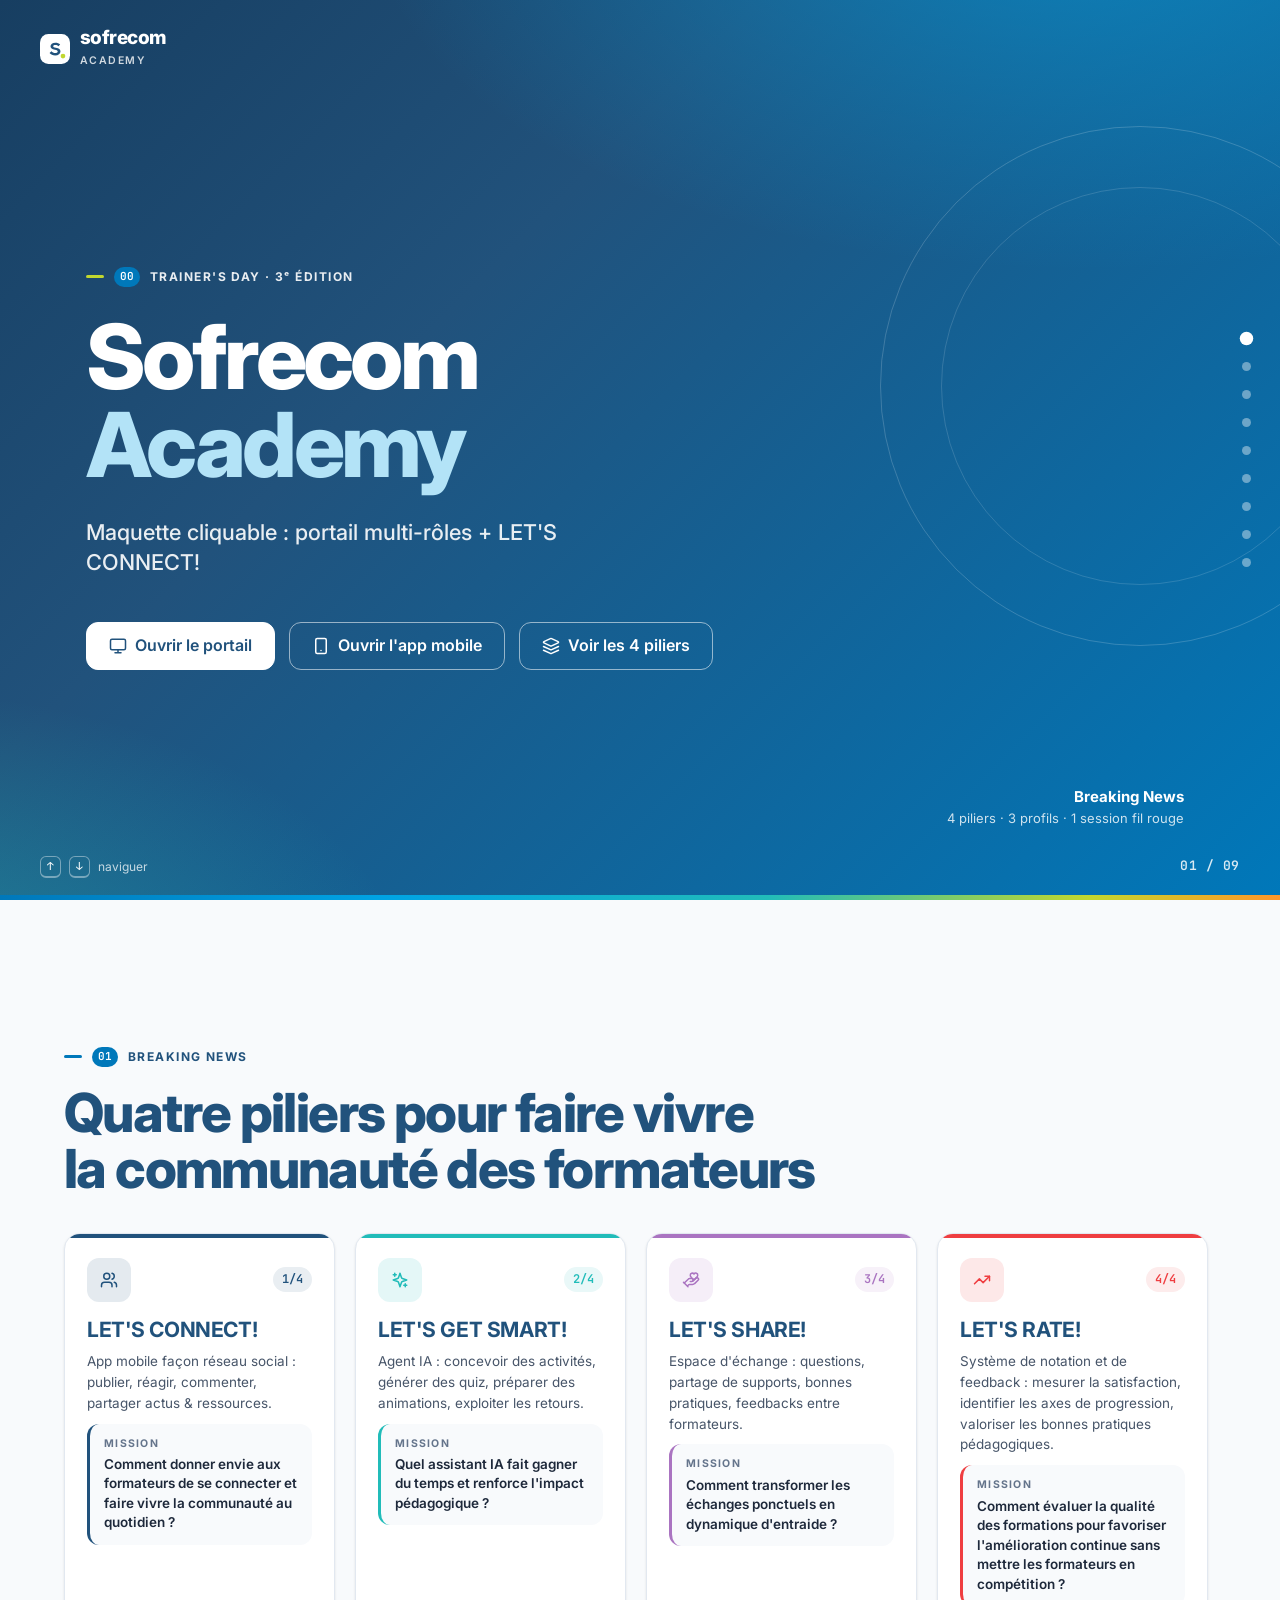
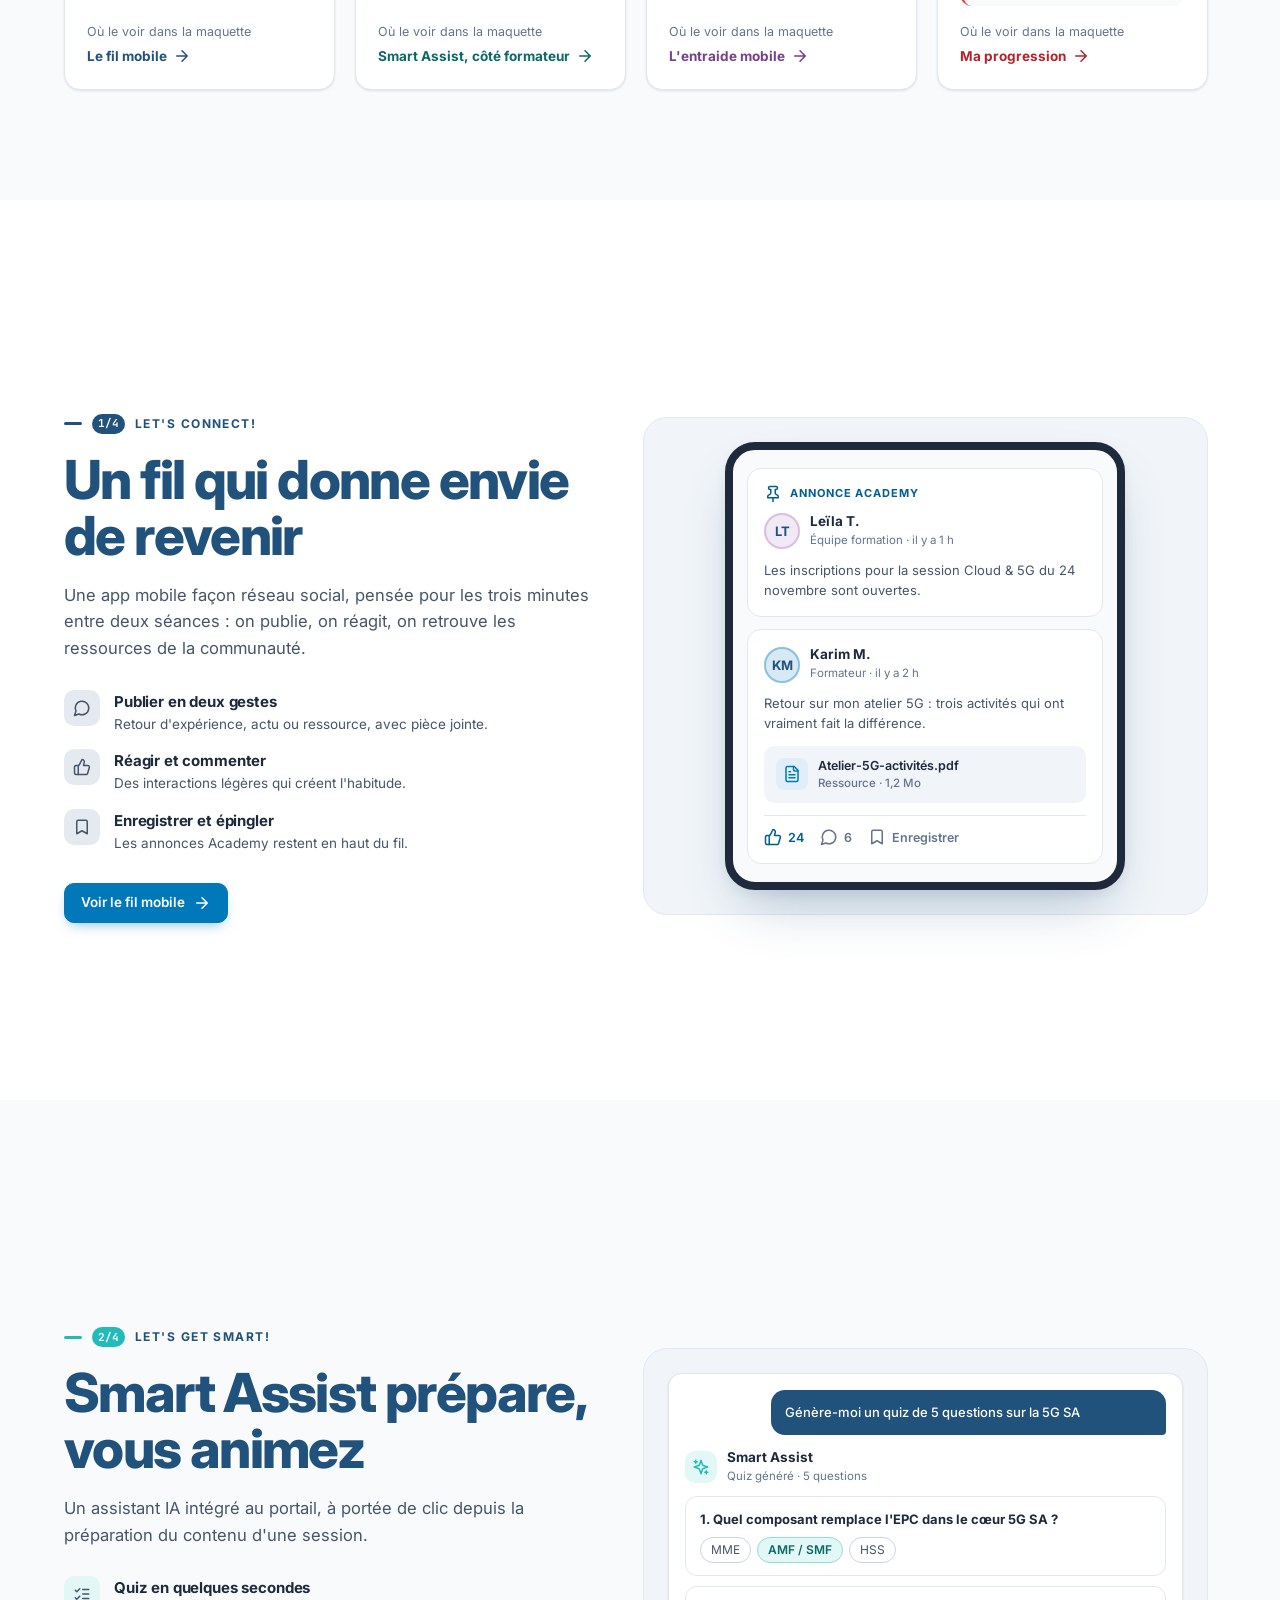
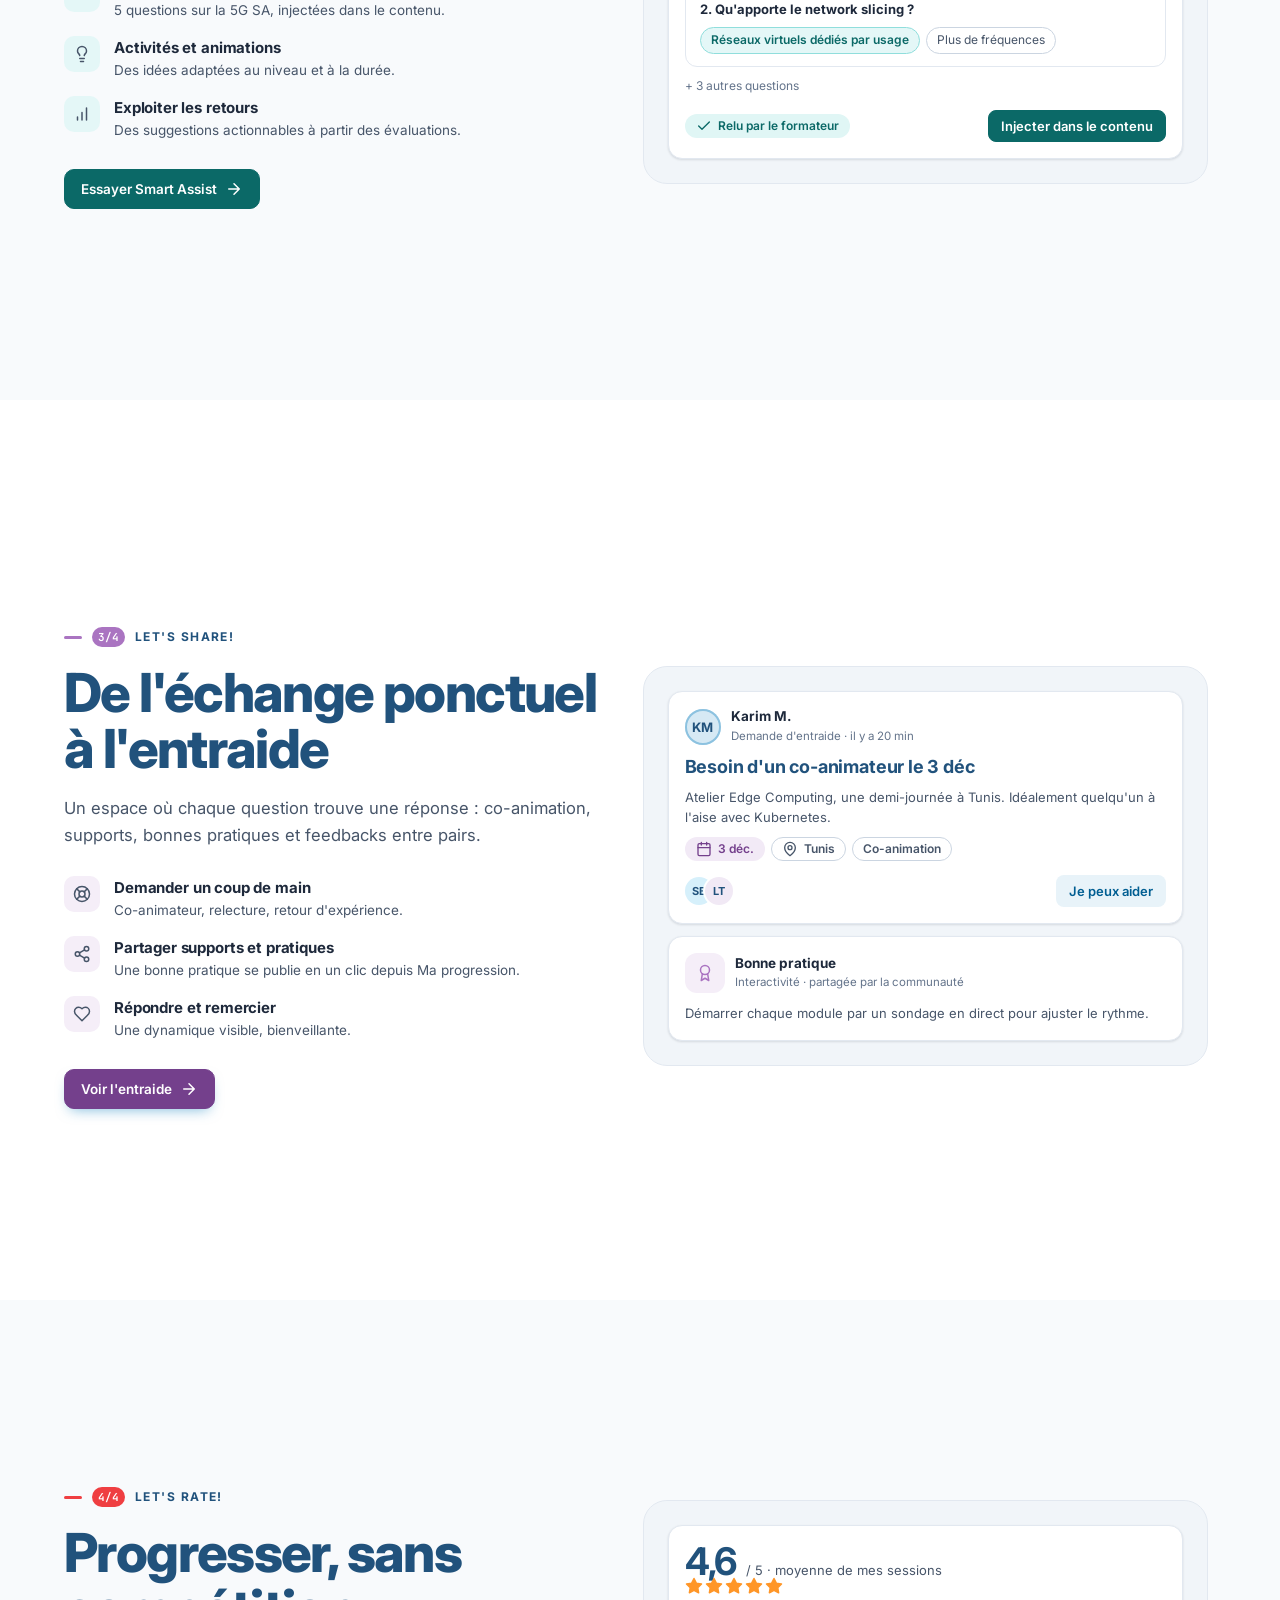
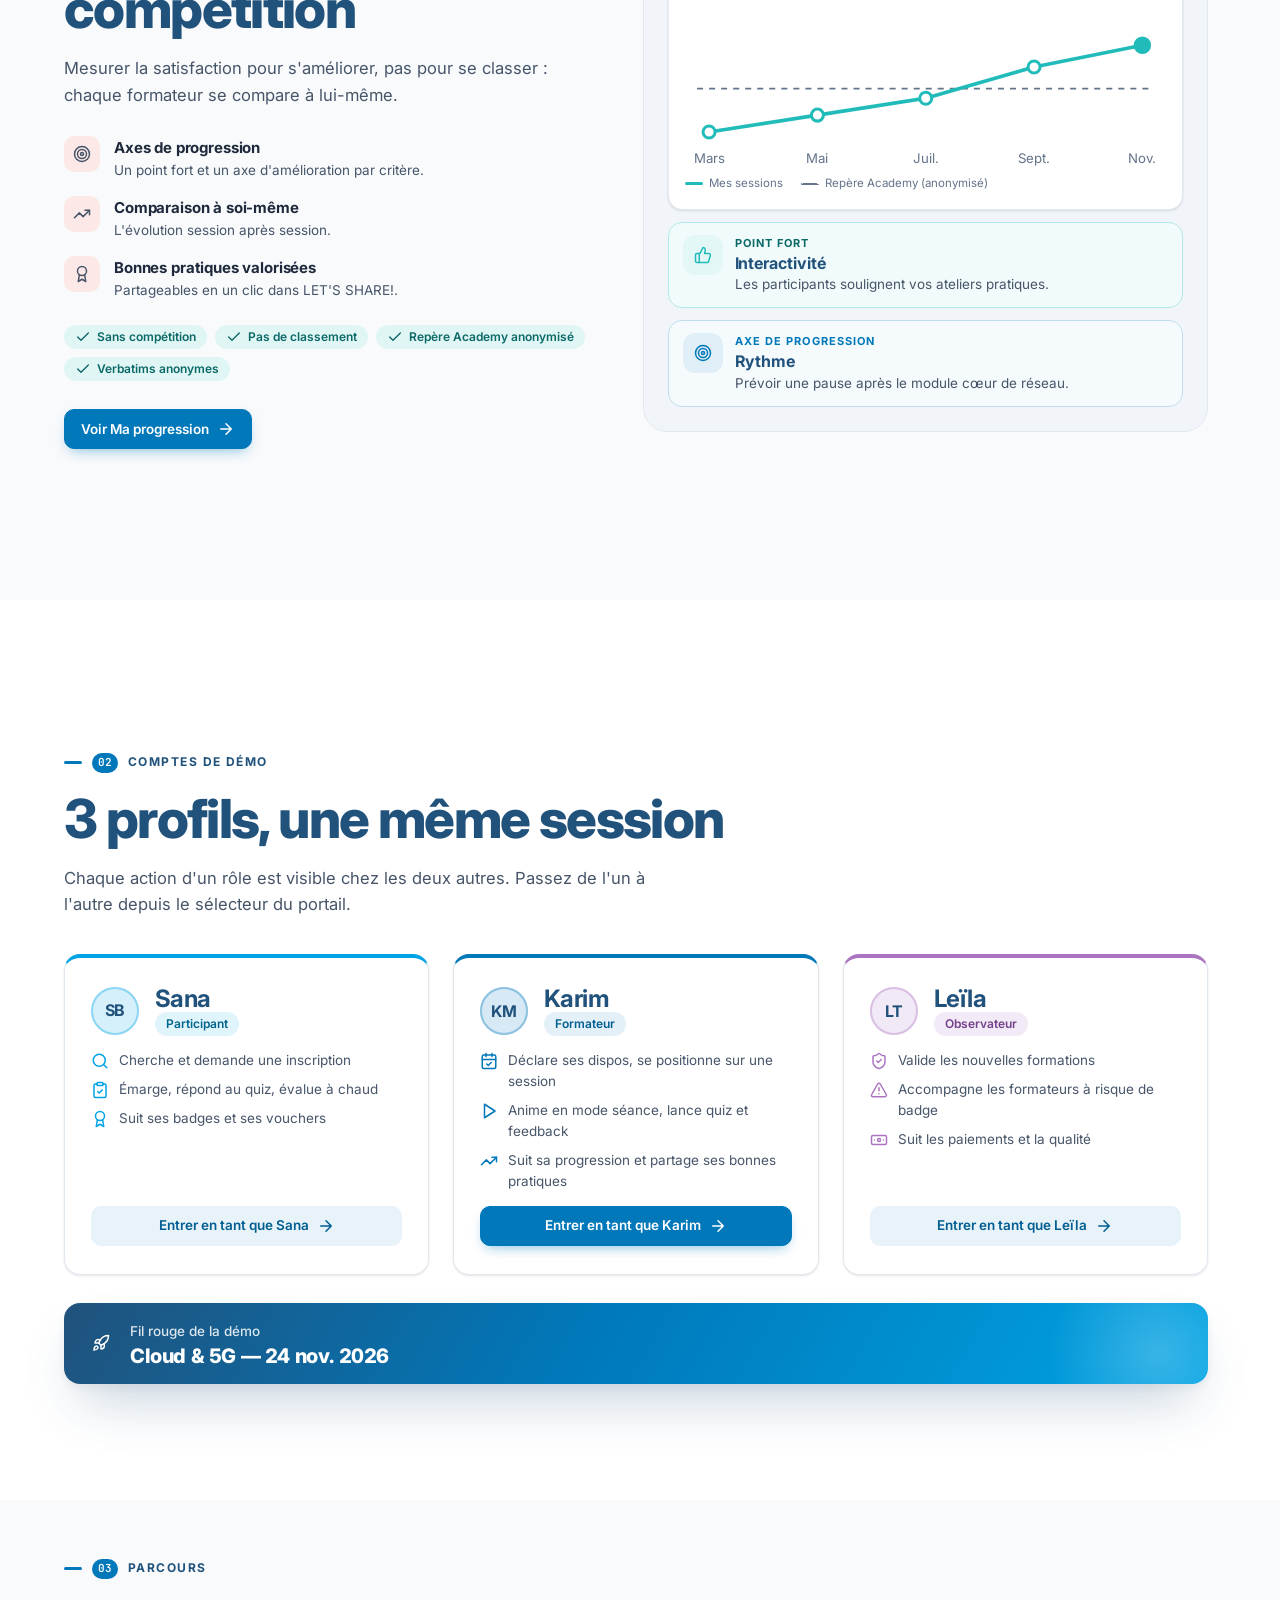
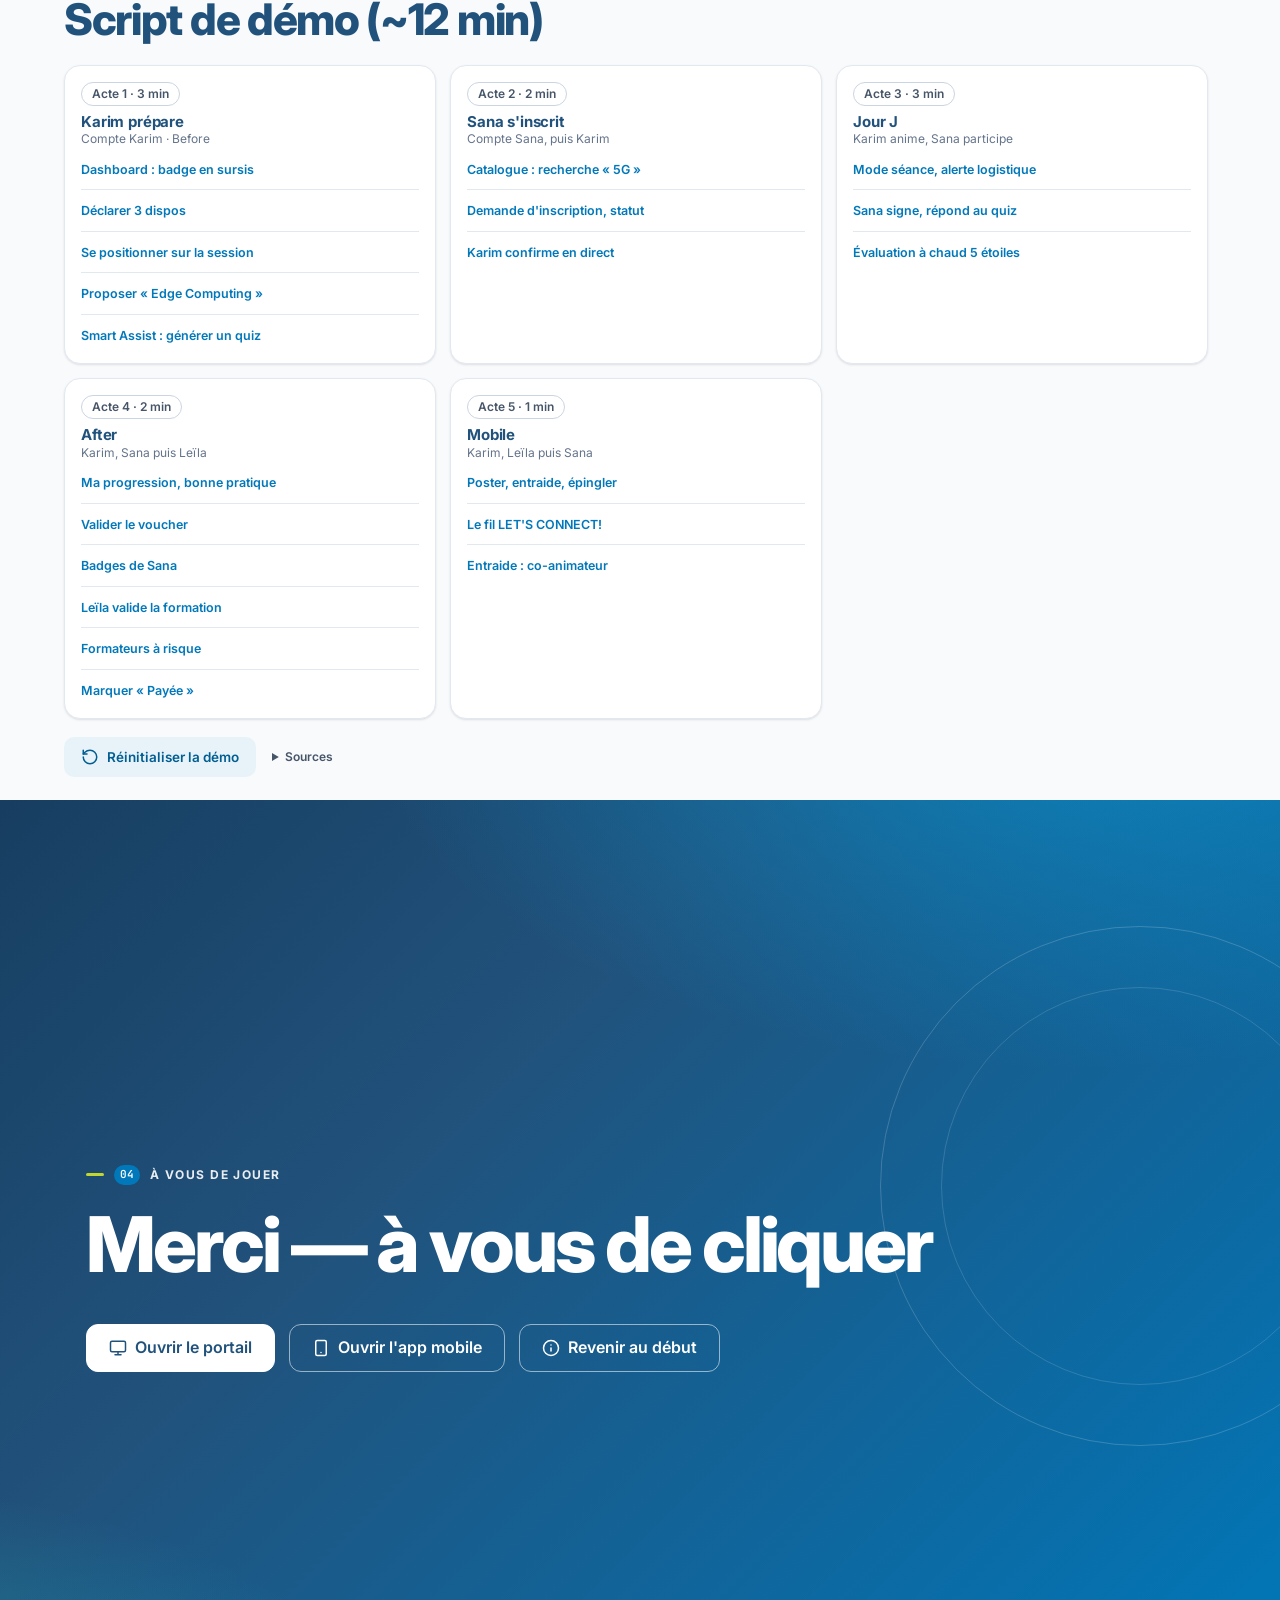
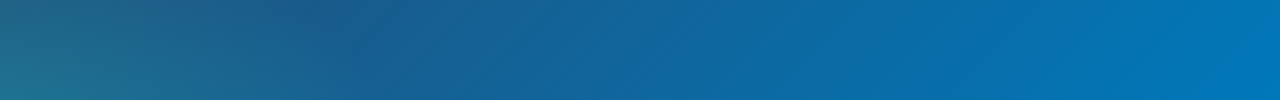
==== commit b4b1e7f9: "Sofrecom Academy maquette: demo hub, mobile layout fixes, WIP screens Co-Authored-By: Claude Opus 5." ====
--- a/sofrecom-academy/index.html
+++ b/sofrecom-academy/index.html
@@ -120,9 +120,9 @@
 .mk-rate { display: grid; gap: 12px; }
 .mk-rate .score { display: flex; align-items: baseline; gap: 10px; }
 .mk-rate .score b { font-size: 38px; letter-spacing: -.035em; color: var(--blue-d); line-height: 1; }
-.mk-rate .stars-demo { display: inline-flex; gap: 2px; color: var(--orange); }
+.mk-rate .stars-demo { display: inline-flex; margin-top: -4px; gap: 2px; color: var(--orange); }
 .mk-rate .stars-demo svg { fill: currentColor; }
-.mk-rate svg.curve { width: 100%; height: auto; overflow: visible; }
+.mk-rate svg.curve { margin: 14px 0 4px; width: 100%; height: auto; overflow: visible; }
 .mk-rate .curve .l { fill: none; stroke: var(--teal); stroke-width: 3; stroke-linecap: round; stroke-linejoin: round; }
 .mk-rate .curve .r { stroke: var(--ink-dim); stroke-width: 1.5; stroke-dasharray: 5 5; }
 .mk-rate .curve .d { fill: #fff; stroke: var(--teal); stroke-width: 2.5; }
@@ -181,6 +181,7 @@
   .split { gap: 32px; }
   .mk-phone { border-width: 6px; }
   .cover .deco { display: none; }
+  .slide h2.big br { display: none; }
   .fil { flex-direction: column; align-items: flex-start; }
 }
 @media print { .hub-logo, .hub-dots, .hub-count, .hub-hint { display: none; } }
@@ -457,7 +458,7 @@
           <article class="card act reveal">
             <header><span class="pill outline">Acte 5 · 1 min</span></header>
             <h3>Mobile</h3><p class="acct">Karim, Leïla puis Sana</p>
-            <div class="toc-row"><div><a href="mobile.html">Poster, entraide, épingler</a></div><span></span></div>
+            <div class="toc-row"><div><a href="mobile.html">Poster, entraide, épingler</a></div></div>
             <div class="toc-row"><div><a href="mobile.html#/fil">Le fil LET'S CONNECT!</a></div></div>
             <div class="toc-row"><div><a href="mobile.html#/entraide">Entraide : co-animateur</a></div></div>
           </article>
--- a/sofrecom-academy/css/maquette.css
+++ b/sofrecom-academy/css/maquette.css
@@ -178,8 +178,9 @@
 .menu-toggle { display: none; }
 @media (max-width: 1024px) {
   .app { grid-template-columns: minmax(0, 1fr); }
-  .sidebar { position: fixed; left: 0; top: 0; width: 260px; transform: translateX(-100%); transition: transform var(--t) var(--ease); box-shadow: var(--shadow-3); }
+  .sidebar { position: fixed; left: 0; top: 0; width: 260px; z-index: 75; transform: translateX(-100%); transition: transform var(--t) var(--ease); box-shadow: var(--shadow-3); }
   body.nav-open .sidebar { transform: none; }
+  body.nav-open::after { content: ""; position: fixed; inset: 0; z-index: 70; background: rgba(15,23,42,.35); }
   .menu-toggle { display: grid; }
   .topbar .search { display: none; }
   .demo-tools .lbl { display: none; }
@@ -463,3 +464,12 @@
 /* Print-safe / misc */
 .hidden { display: none !important; }
 .truncate { overflow: hidden; text-overflow: ellipsis; white-space: nowrap; min-width: 0; }
+
+/* Mobile : bannières et toasts */
+@media (max-width: 640px) {
+  .banner { flex-wrap: wrap; align-items: flex-start; }
+  .banner > .grow { flex: 1 1 calc(100% - 60px); }
+  .banner > :last-child:not(.grow):not(.icon-chip) { width: 100%; display: flex; flex-wrap: wrap; gap: 8px; }
+  .toasts { left: 12px; right: 12px; bottom: 16px; align-items: stretch; }
+  .toast { min-width: 0; max-width: none; }
+}
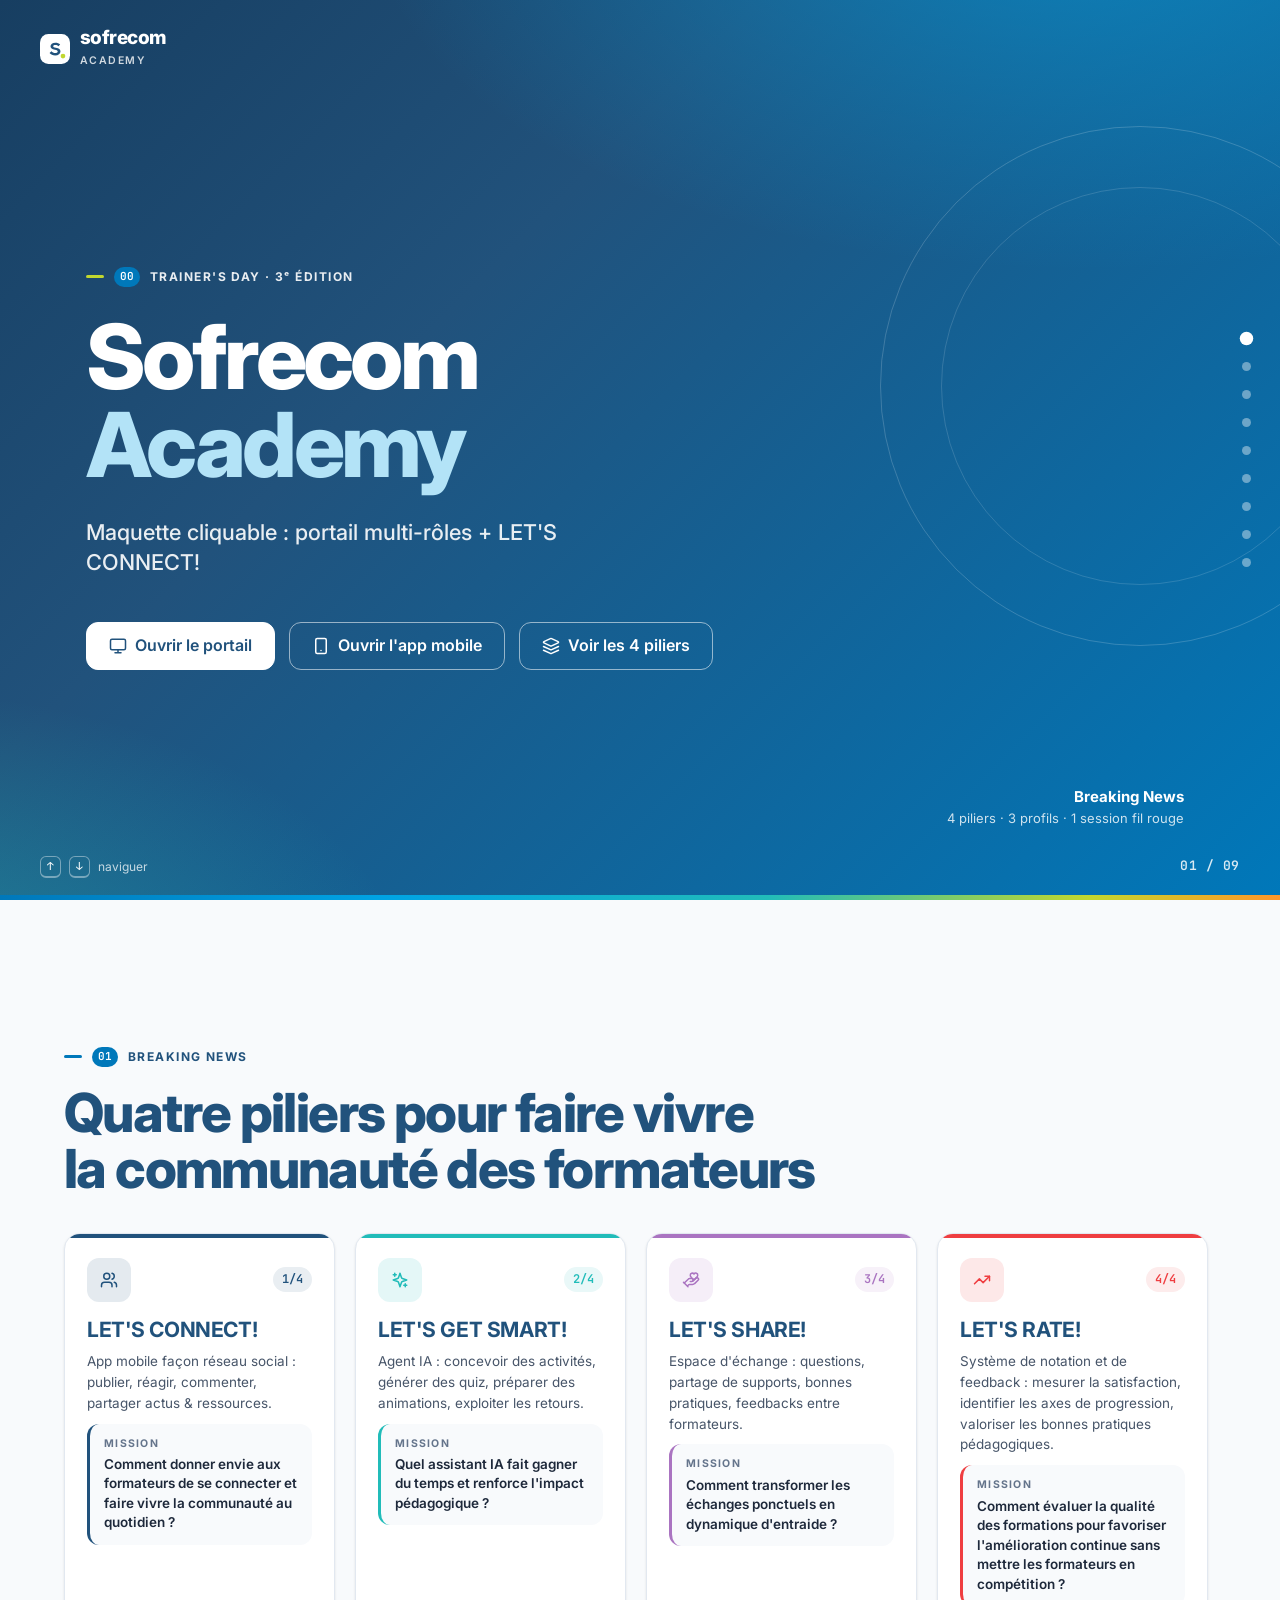
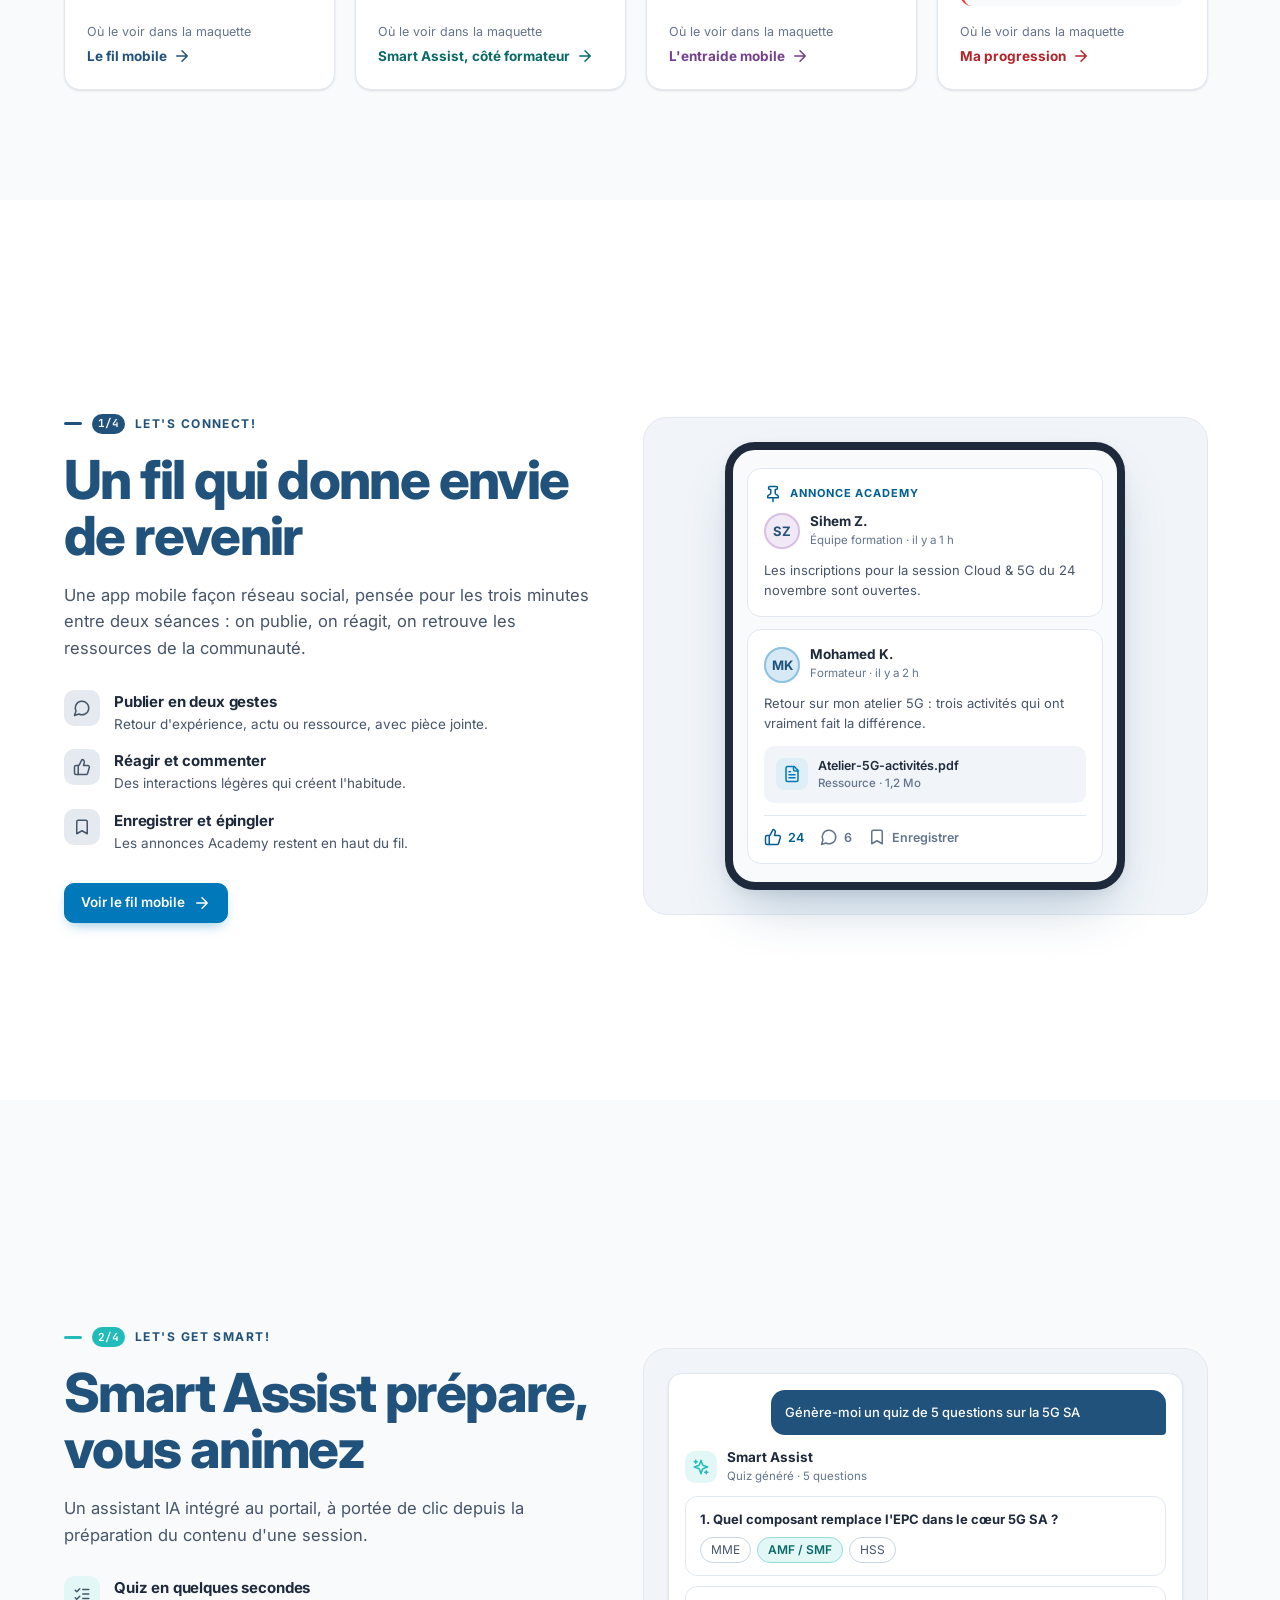
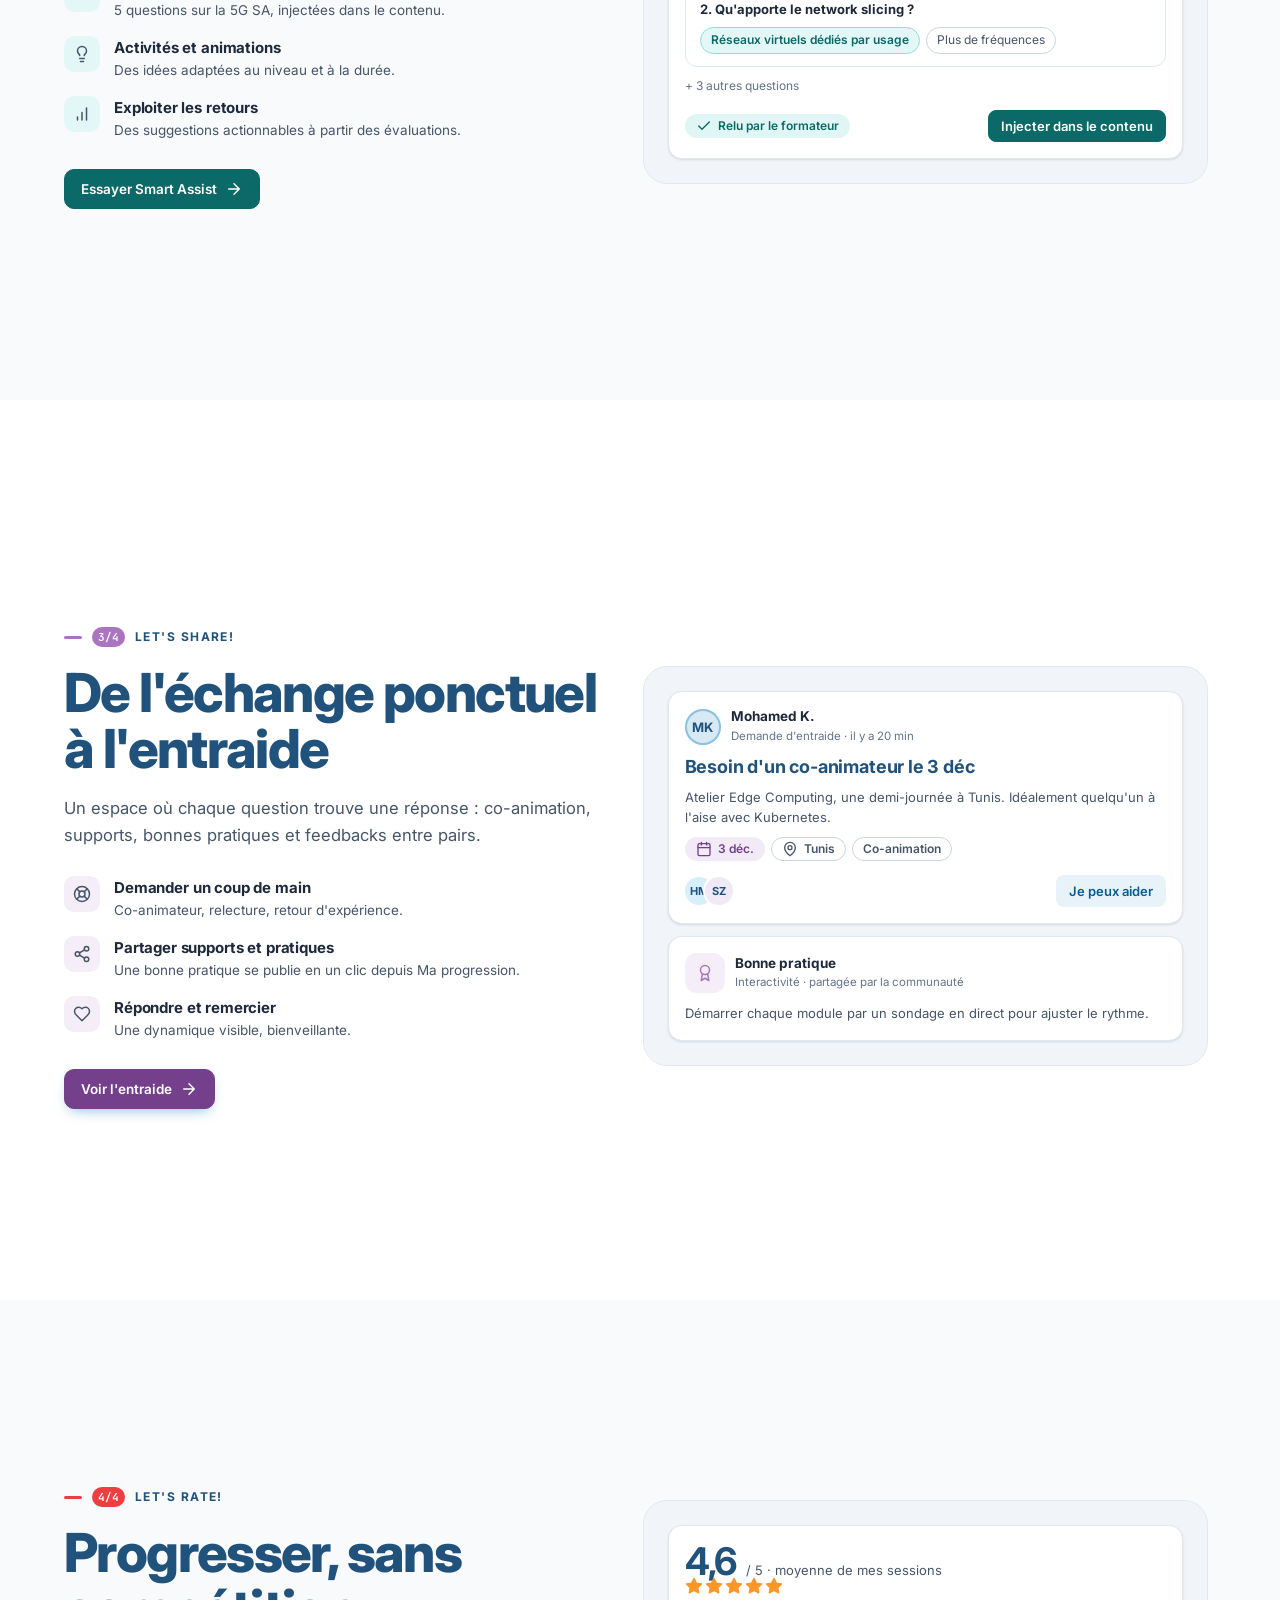
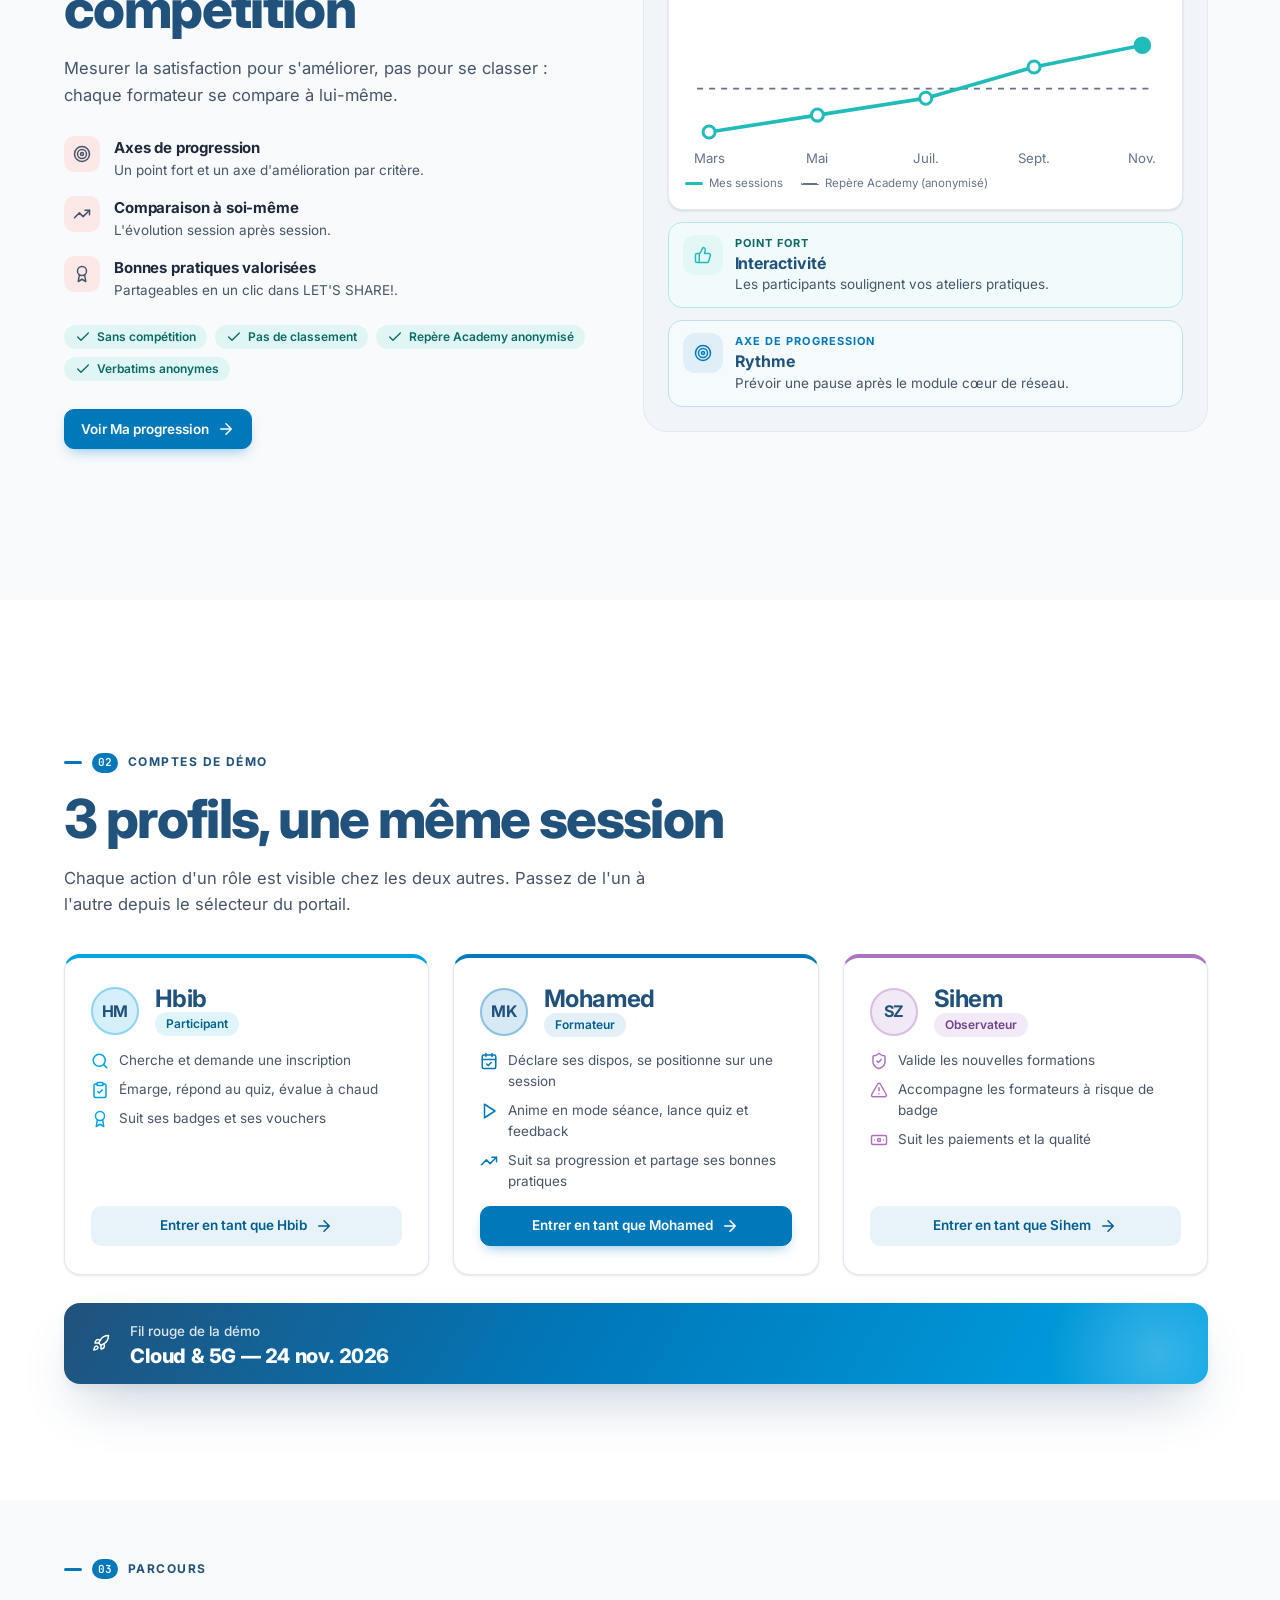
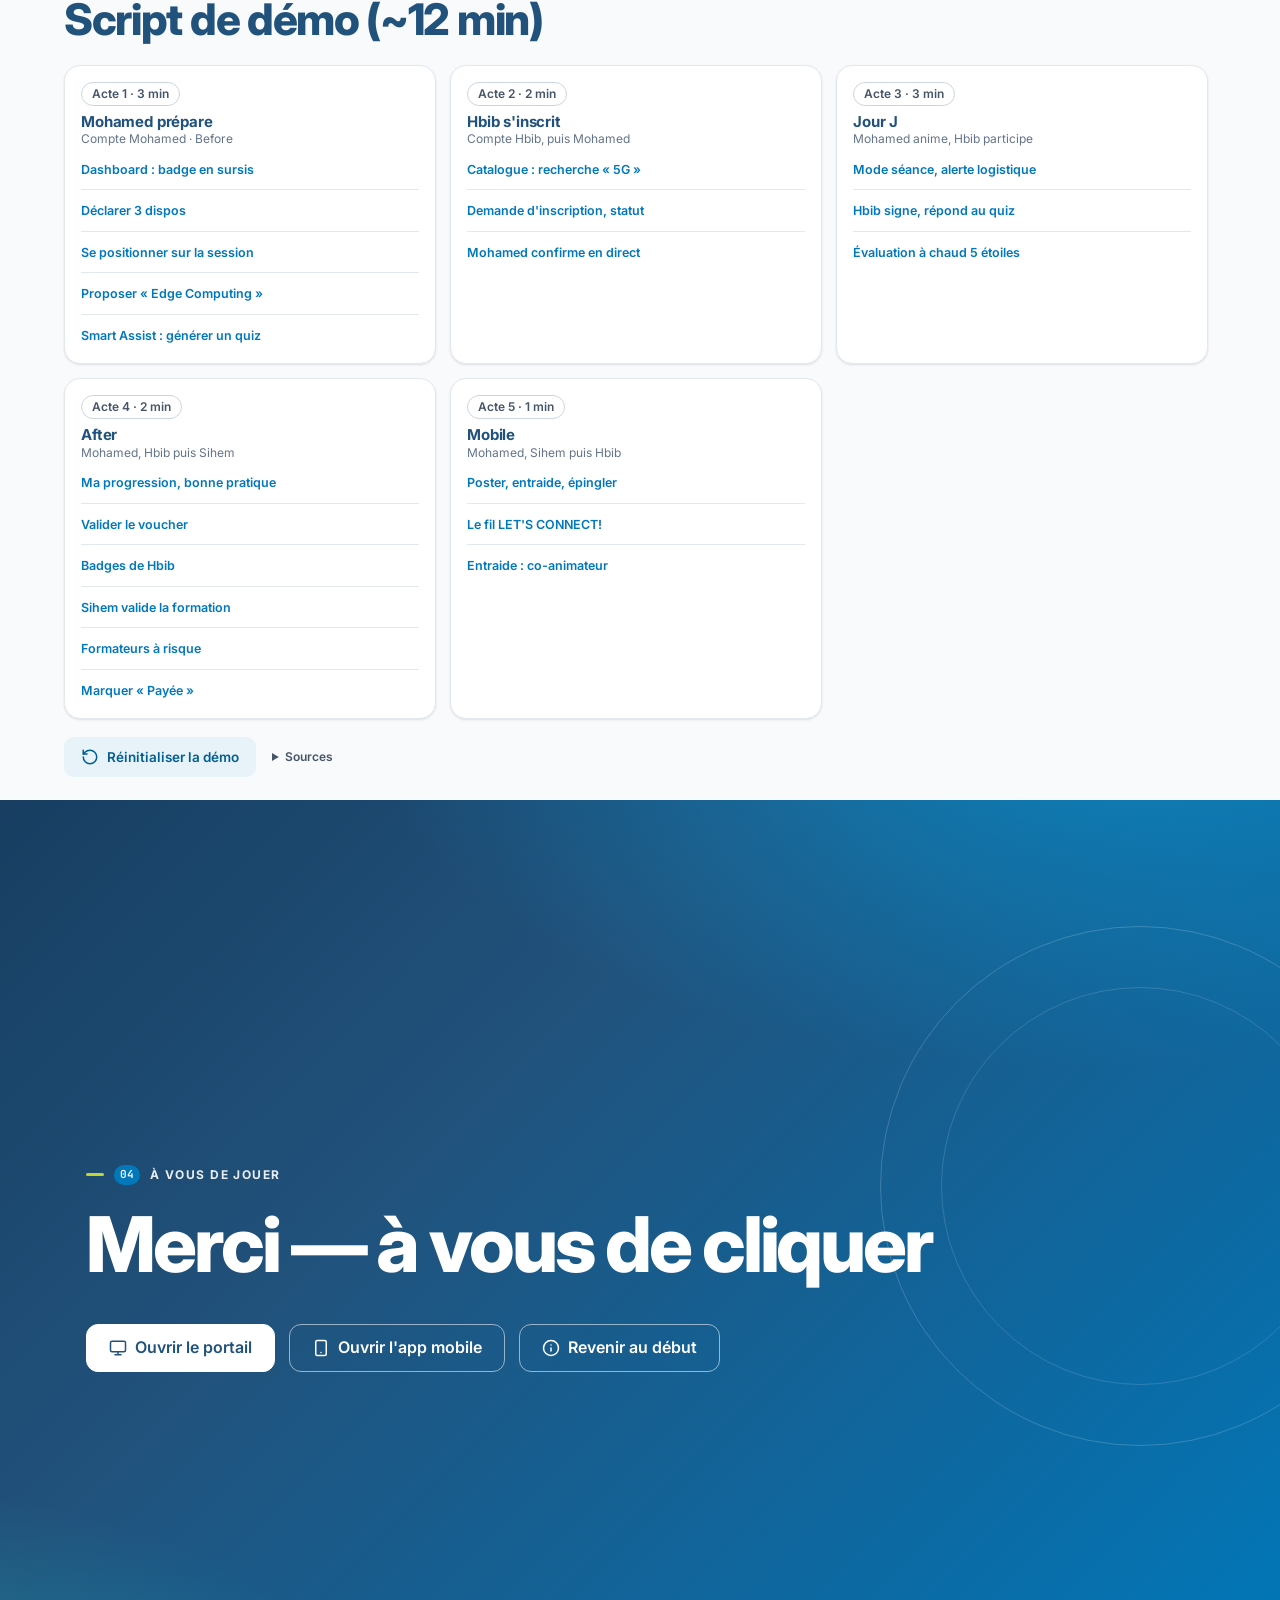
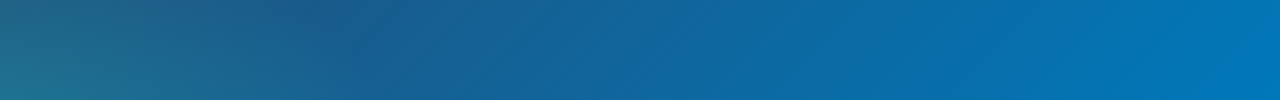
==== commit 9e2bbf6a: "Rename demo personas: Hbib Mahboub (participant), Mohamed Korbosli (trainer), Sihem Zorgani (observe" ====
--- a/sofrecom-academy/index.html
+++ b/sofrecom-academy/index.html
@@ -269,11 +269,11 @@
           <div class="mk mk-phone">
             <div class="mk-card">
               <p class="pinned"><i data-icon="pin" data-size="14"></i> Annonce Academy</p>
-              <div class="mk-head"><span data-avatar="leila"></span><div class="who"><strong>Leïla T.</strong><span>Équipe formation · il y a 1 h</span></div></div>
+              <div class="mk-head"><span data-avatar="leila"></span><div class="who"><strong>Sihem Z.</strong><span>Équipe formation · il y a 1 h</span></div></div>
               <p class="txt">Les inscriptions pour la session Cloud &amp; 5G du 24 novembre sont ouvertes.</p>
             </div>
             <div class="mk-card">
-              <div class="mk-head"><span data-avatar="karim"></span><div class="who"><strong>Karim M.</strong><span>Formateur · il y a 2 h</span></div></div>
+              <div class="mk-head"><span data-avatar="karim"></span><div class="who"><strong>Mohamed K.</strong><span>Formateur · il y a 2 h</span></div></div>
               <p class="txt">Retour sur mon atelier 5G : trois activités qui ont vraiment fait la différence.</p>
               <div class="attach"><span class="icon-chip" style="--accent: var(--blue)"><i data-icon="file-text"></i></span><div>Atelier-5G-activités.pdf<small>Ressource · 1,2 Mo</small></div></div>
               <div class="acts"><span class="on"><i data-icon="thumbs-up"></i> 24</span><span><i data-icon="message-circle"></i> 6</span><span><i data-icon="bookmark"></i> Enregistrer</span></div>
@@ -331,7 +331,7 @@
         <div class="mock-wrap reveal" aria-label="Aperçu : carte d'entraide">
           <div class="mk">
             <div class="mk-card">
-              <div class="mk-help"><span data-avatar="karim"></span><div class="who"><strong>Karim M.</strong><span>Demande d'entraide · il y a 20 min</span></div></div>
+              <div class="mk-help"><span data-avatar="karim"></span><div class="who"><strong>Mohamed K.</strong><span>Demande d'entraide · il y a 20 min</span></div></div>
               <h3 style="margin-top:12px;font-size:18px">Besoin d'un co-animateur le 3 déc</h3>
               <p class="txt">Atelier Edge Computing, une demi-journée à Tunis. Idéalement quelqu'un à l'aise avec Kubernetes.</p>
               <div class="mk-help"><div class="tags"><span class="pill purple"><i data-icon="calendar" data-cls="sm"></i> 3 déc.</span><span class="pill outline"><i data-icon="map-pin" data-cls="sm"></i> Tunis</span><span class="pill outline">Co-animation</span></div></div>
@@ -394,19 +394,19 @@
         <p class="lead reveal">Chaque action d'un rôle est visible chez les deux autres. Passez de l'un à l'autre depuis le sélecteur du portail.</p>
         <div class="profiles">
           <article class="card profile reveal" style="--c: var(--cyan)">
-            <div class="who"><span data-avatar="sana" data-size="lg"></span><div><h3>Sana</h3><span class="pill cyan">Participant</span></div></div>
+            <div class="who"><span data-avatar="sana" data-size="lg"></span><div><h3>Hbib</h3><span class="pill cyan">Participant</span></div></div>
             <ul><li><i data-icon="search"></i>Cherche et demande une inscription</li><li><i data-icon="clipboard-check"></i>Émarge, répond au quiz, évalue à chaud</li><li><i data-icon="award"></i>Suit ses badges et ses vouchers</li></ul>
-            <a class="btn btn-soft" href="portail.html?as=sana">Entrer en tant que Sana <i data-icon="arrow-right"></i></a>
+            <a class="btn btn-soft" href="portail.html?as=sana">Entrer en tant que Hbib <i data-icon="arrow-right"></i></a>
           </article>
           <article class="card profile reveal" style="--c: var(--blue)">
-            <div class="who"><span data-avatar="karim" data-size="lg"></span><div><h3>Karim</h3><span class="pill blue">Formateur</span></div></div>
+            <div class="who"><span data-avatar="karim" data-size="lg"></span><div><h3>Mohamed</h3><span class="pill blue">Formateur</span></div></div>
             <ul><li><i data-icon="calendar-check"></i>Déclare ses dispos, se positionne sur une session</li><li><i data-icon="play"></i>Anime en mode séance, lance quiz et feedback</li><li><i data-icon="trending-up"></i>Suit sa progression et partage ses bonnes pratiques</li></ul>
-            <a class="btn btn-primary" href="portail.html?as=karim">Entrer en tant que Karim <i data-icon="arrow-right"></i></a>
+            <a class="btn btn-primary" href="portail.html?as=karim">Entrer en tant que Mohamed <i data-icon="arrow-right"></i></a>
           </article>
           <article class="card profile reveal" style="--c: var(--purple)">
-            <div class="who"><span data-avatar="leila" data-size="lg"></span><div><h3>Leïla</h3><span class="pill purple">Observateur</span></div></div>
+            <div class="who"><span data-avatar="leila" data-size="lg"></span><div><h3>Sihem</h3><span class="pill purple">Observateur</span></div></div>
             <ul><li><i data-icon="shield-check"></i>Valide les nouvelles formations</li><li><i data-icon="alert-triangle"></i>Accompagne les formateurs à risque de badge</li><li><i data-icon="banknote"></i>Suit les paiements et la qualité</li></ul>
-            <a class="btn btn-soft" href="portail.html?as=leila">Entrer en tant que Leïla <i data-icon="arrow-right"></i></a>
+            <a class="btn btn-soft" href="portail.html?as=leila">Entrer en tant que Sihem <i data-icon="arrow-right"></i></a>
           </article>
         </div>
         <div class="live fil reveal">
@@ -424,7 +424,7 @@
         <div class="acts">
           <article class="card act reveal">
             <header><span class="pill outline">Acte 1 · 3 min</span></header>
-            <h3>Karim prépare</h3><p class="acct">Compte Karim · Before</p>
+            <h3>Mohamed prépare</h3><p class="acct">Compte Mohamed · Before</p>
             <div class="toc-row"><div><a href="portail.html?as=karim#/f/dashboard">Dashboard : badge en sursis</a></div></div>
             <div class="toc-row"><div><a href="portail.html?as=karim#/before/dispos">Déclarer 3 dispos</a></div></div>
             <div class="toc-row"><div><a href="portail.html?as=karim#/before/sessions-ouvertes">Se positionner sur la session</a></div></div>
@@ -433,31 +433,31 @@
           </article>
           <article class="card act reveal">
             <header><span class="pill outline">Acte 2 · 2 min</span></header>
-            <h3>Sana s'inscrit</h3><p class="acct">Compte Sana, puis Karim</p>
+            <h3>Hbib s'inscrit</h3><p class="acct">Compte Hbib, puis Mohamed</p>
             <div class="toc-row"><div><a href="portail.html?as=sana#/catalogue?q=5G">Catalogue : recherche « 5G »</a></div></div>
             <div class="toc-row"><div><a href="portail.html?as=sana#/p/accueil">Demande d'inscription, statut</a></div></div>
-            <div class="toc-row"><div><a href="portail.html?as=karim#/before/session/s-cloud5g-1124">Karim confirme en direct</a></div></div>
+            <div class="toc-row"><div><a href="portail.html?as=karim#/before/session/s-cloud5g-1124">Mohamed confirme en direct</a></div></div>
           </article>
           <article class="card act reveal">
             <header><span class="pill outline">Acte 3 · 3 min</span></header>
-            <h3>Jour J</h3><p class="acct">Karim anime, Sana participe</p>
+            <h3>Jour J</h3><p class="acct">Mohamed anime, Hbib participe</p>
             <div class="toc-row"><div><a href="portail.html?as=karim#/during/seance">Mode séance, alerte logistique</a></div></div>
-            <div class="toc-row"><div><a href="portail.html?as=sana#/p/session">Sana signe, répond au quiz</a></div></div>
+            <div class="toc-row"><div><a href="portail.html?as=sana#/p/session">Hbib signe, répond au quiz</a></div></div>
             <div class="toc-row"><div><a href="portail.html?as=sana#/p/evaluation">Évaluation à chaud 5 étoiles</a></div></div>
           </article>
           <article class="card act reveal">
             <header><span class="pill outline">Acte 4 · 2 min</span></header>
-            <h3>After</h3><p class="acct">Karim, Sana puis Leïla</p>
+            <h3>After</h3><p class="acct">Mohamed, Hbib puis Sihem</p>
             <div class="toc-row"><div><a href="portail.html?as=karim#/after/progression">Ma progression, bonne pratique</a></div></div>
             <div class="toc-row"><div><a href="portail.html?as=karim#/after/vouchers">Valider le voucher</a></div></div>
-            <div class="toc-row"><div><a href="portail.html?as=sana#/p/badges">Badges de Sana</a></div></div>
-            <div class="toc-row"><div><a href="portail.html?as=leila#/o/validation">Leïla valide la formation</a></div></div>
+            <div class="toc-row"><div><a href="portail.html?as=sana#/p/badges">Badges de Hbib</a></div></div>
+            <div class="toc-row"><div><a href="portail.html?as=leila#/o/validation">Sihem valide la formation</a></div></div>
             <div class="toc-row"><div><a href="portail.html?as=leila#/o/risques">Formateurs à risque</a></div></div>
             <div class="toc-row"><div><a href="portail.html?as=leila#/o/paiements">Marquer « Payée »</a></div></div>
           </article>
           <article class="card act reveal">
             <header><span class="pill outline">Acte 5 · 1 min</span></header>
-            <h3>Mobile</h3><p class="acct">Karim, Leïla puis Sana</p>
+            <h3>Mobile</h3><p class="acct">Mohamed, Sihem puis Hbib</p>
             <div class="toc-row"><div><a href="mobile.html">Poster, entraide, épingler</a></div></div>
             <div class="toc-row"><div><a href="mobile.html#/fil">Le fil LET'S CONNECT!</a></div></div>
             <div class="toc-row"><div><a href="mobile.html#/entraide">Entraide : co-animateur</a></div></div>
